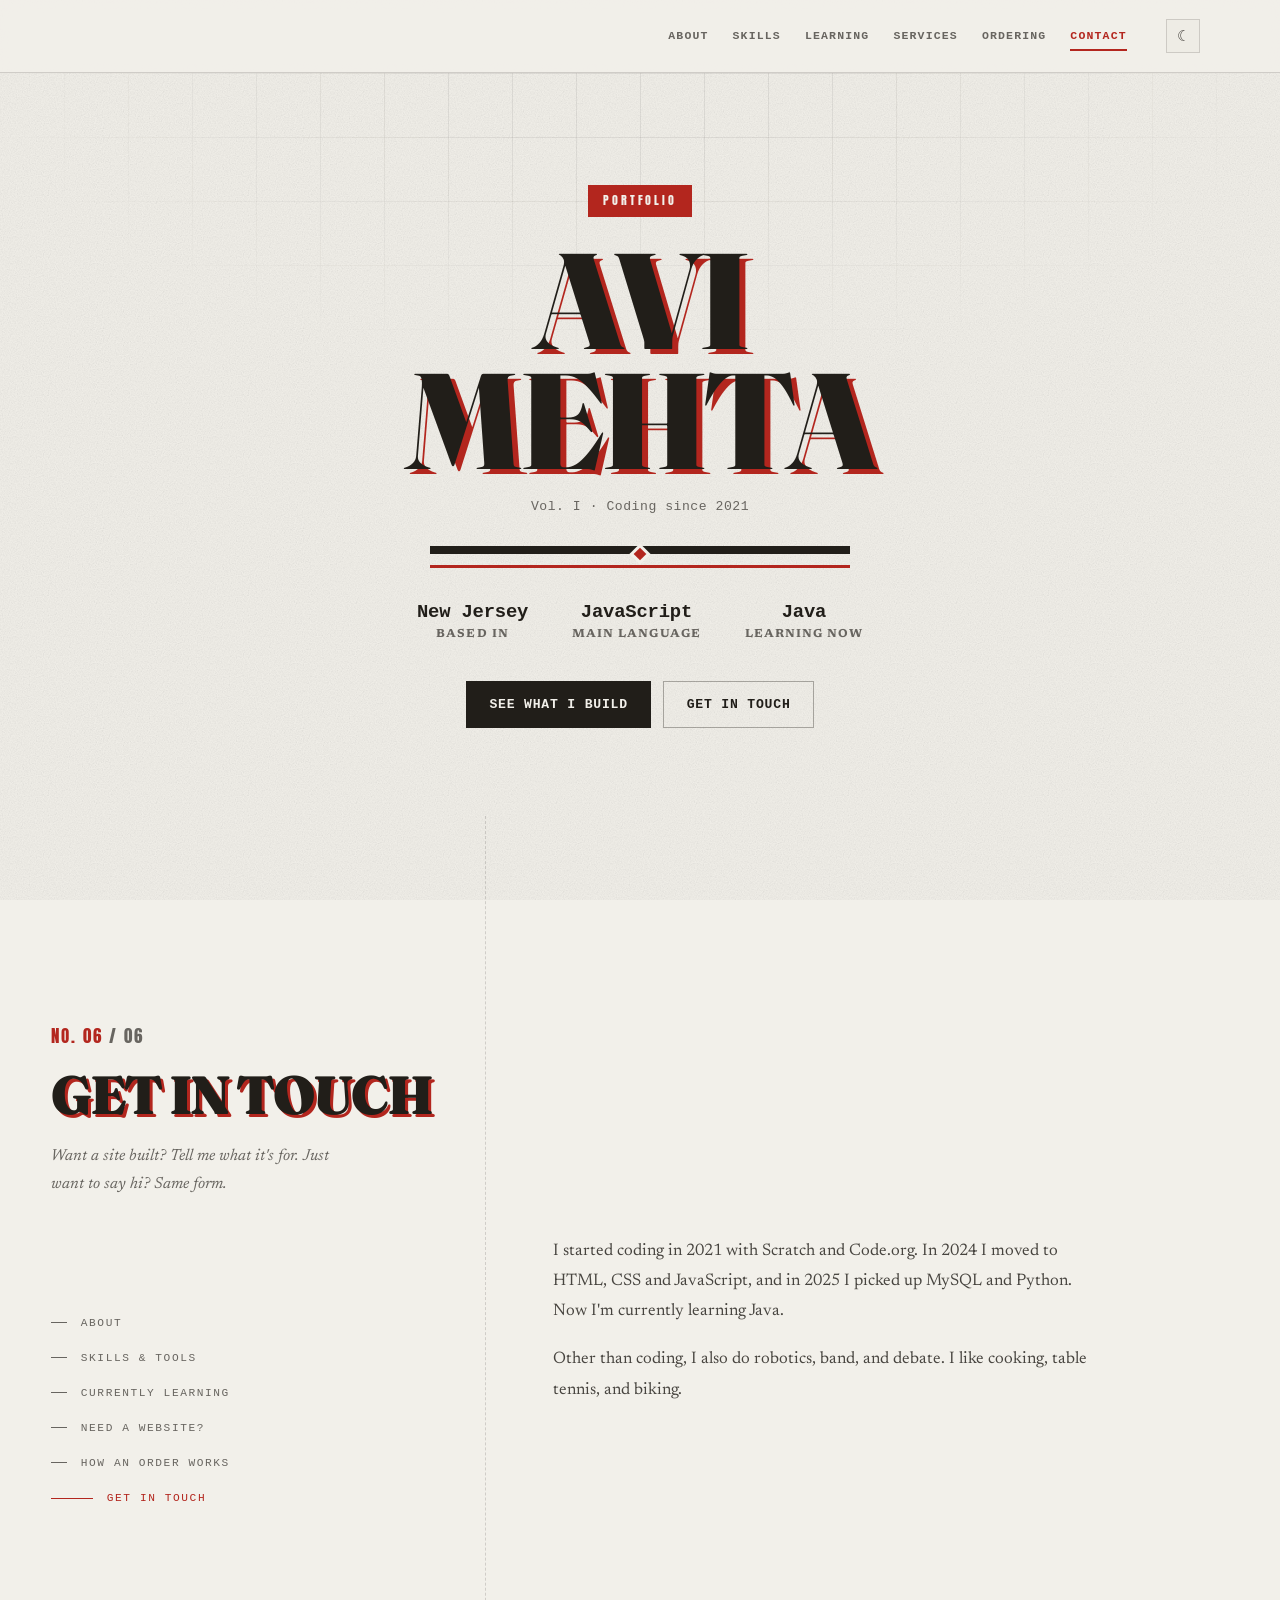
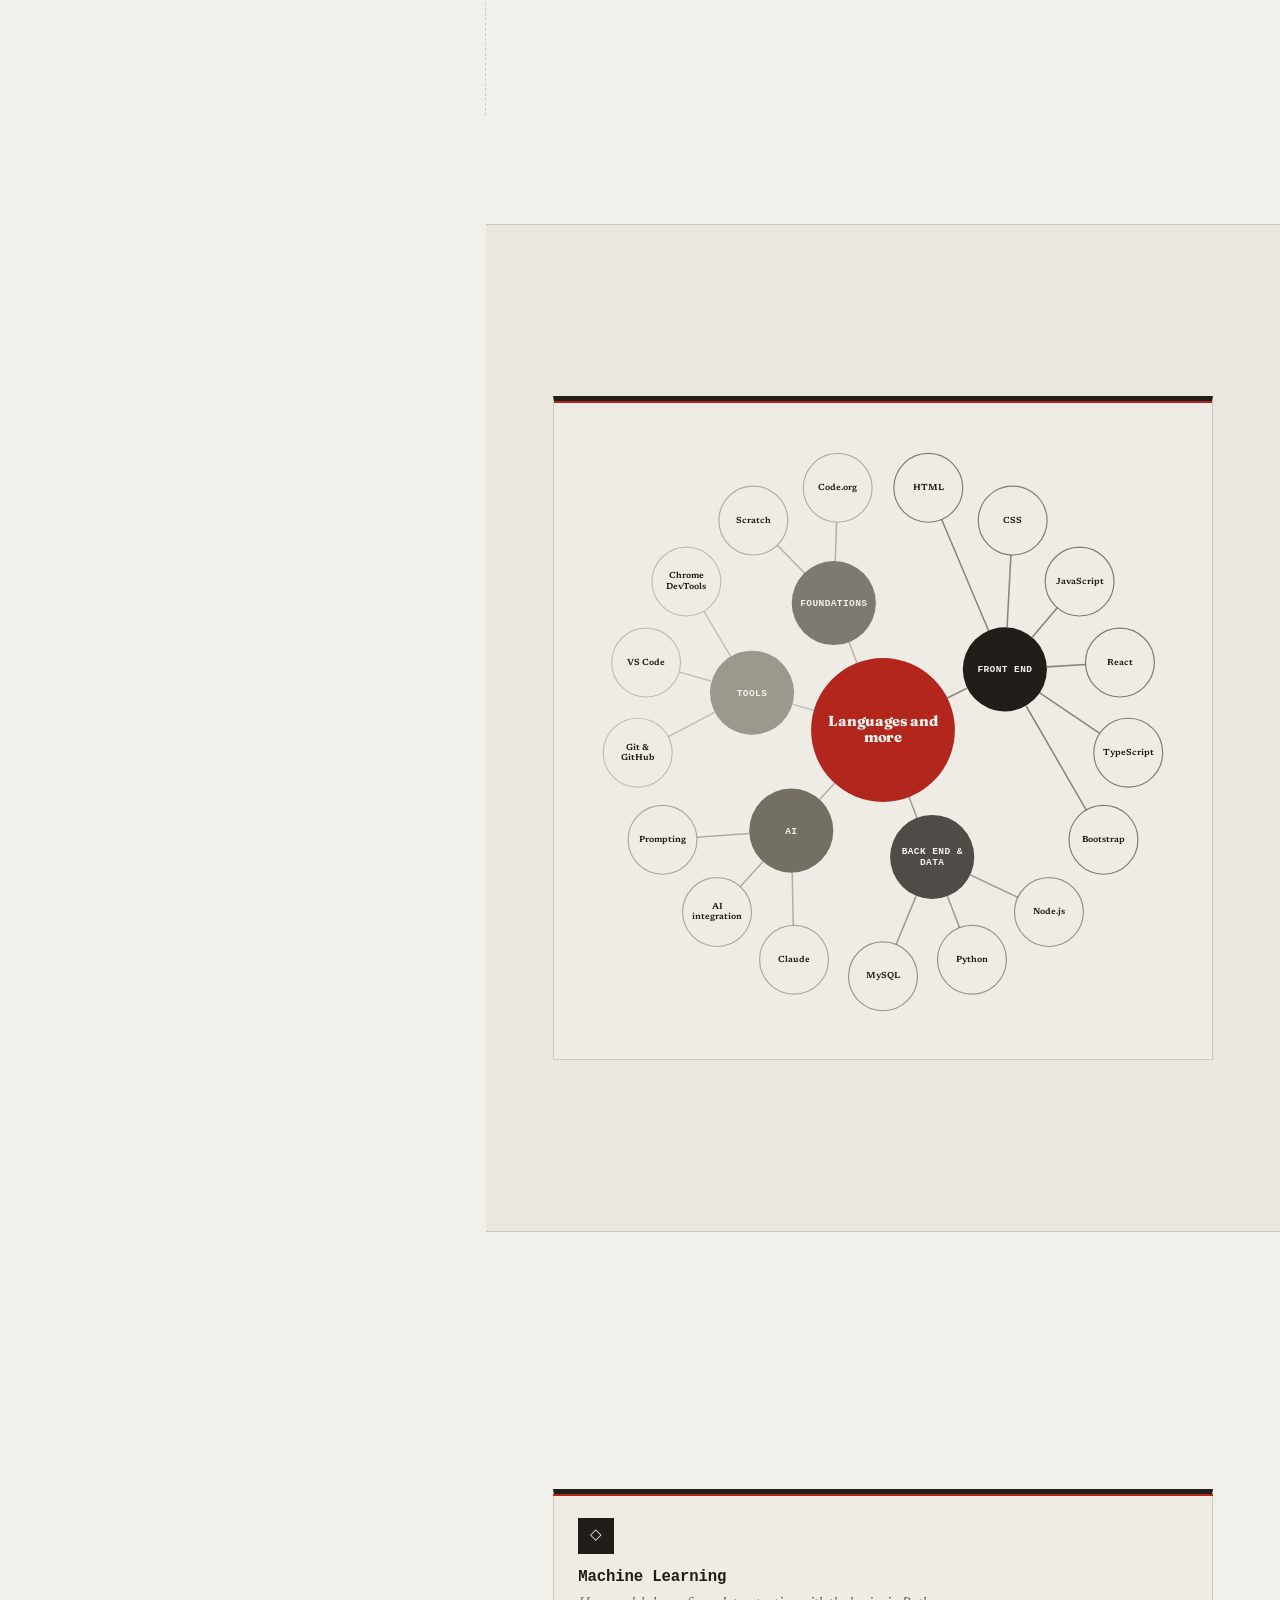
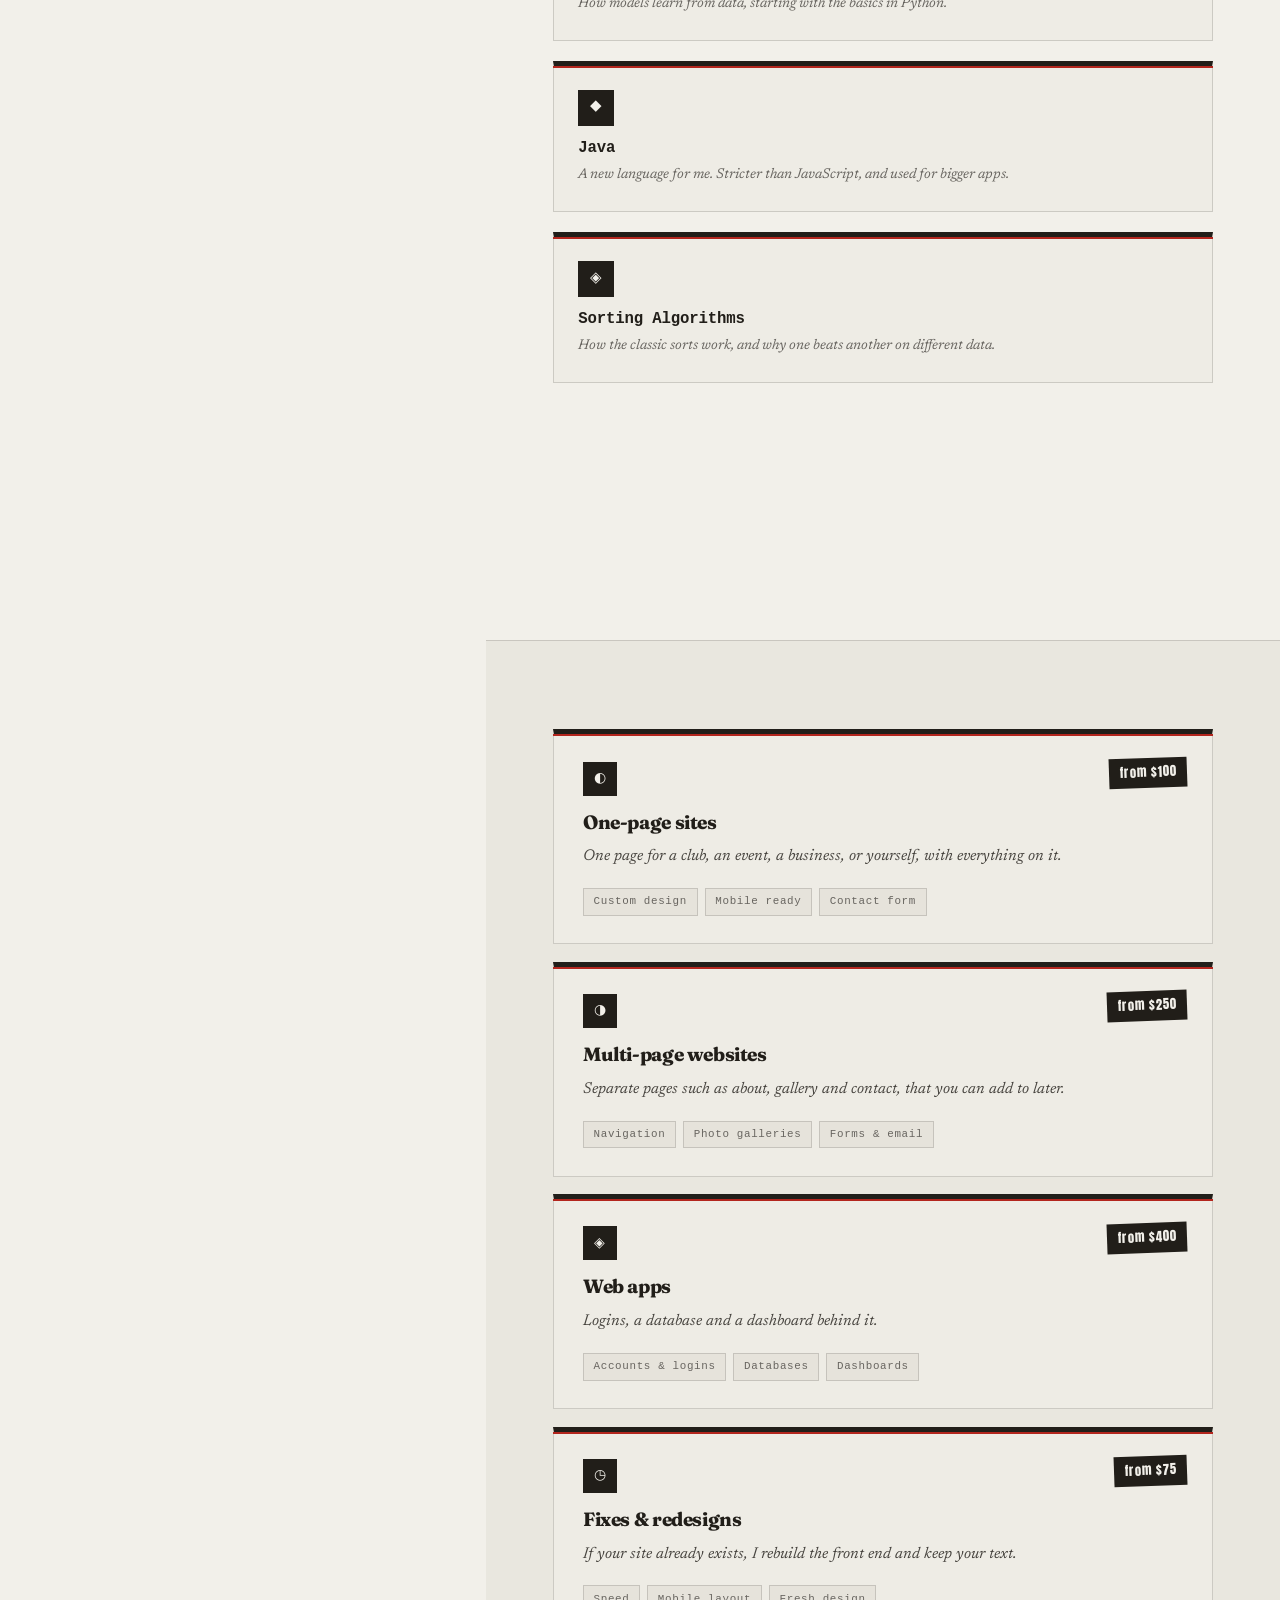
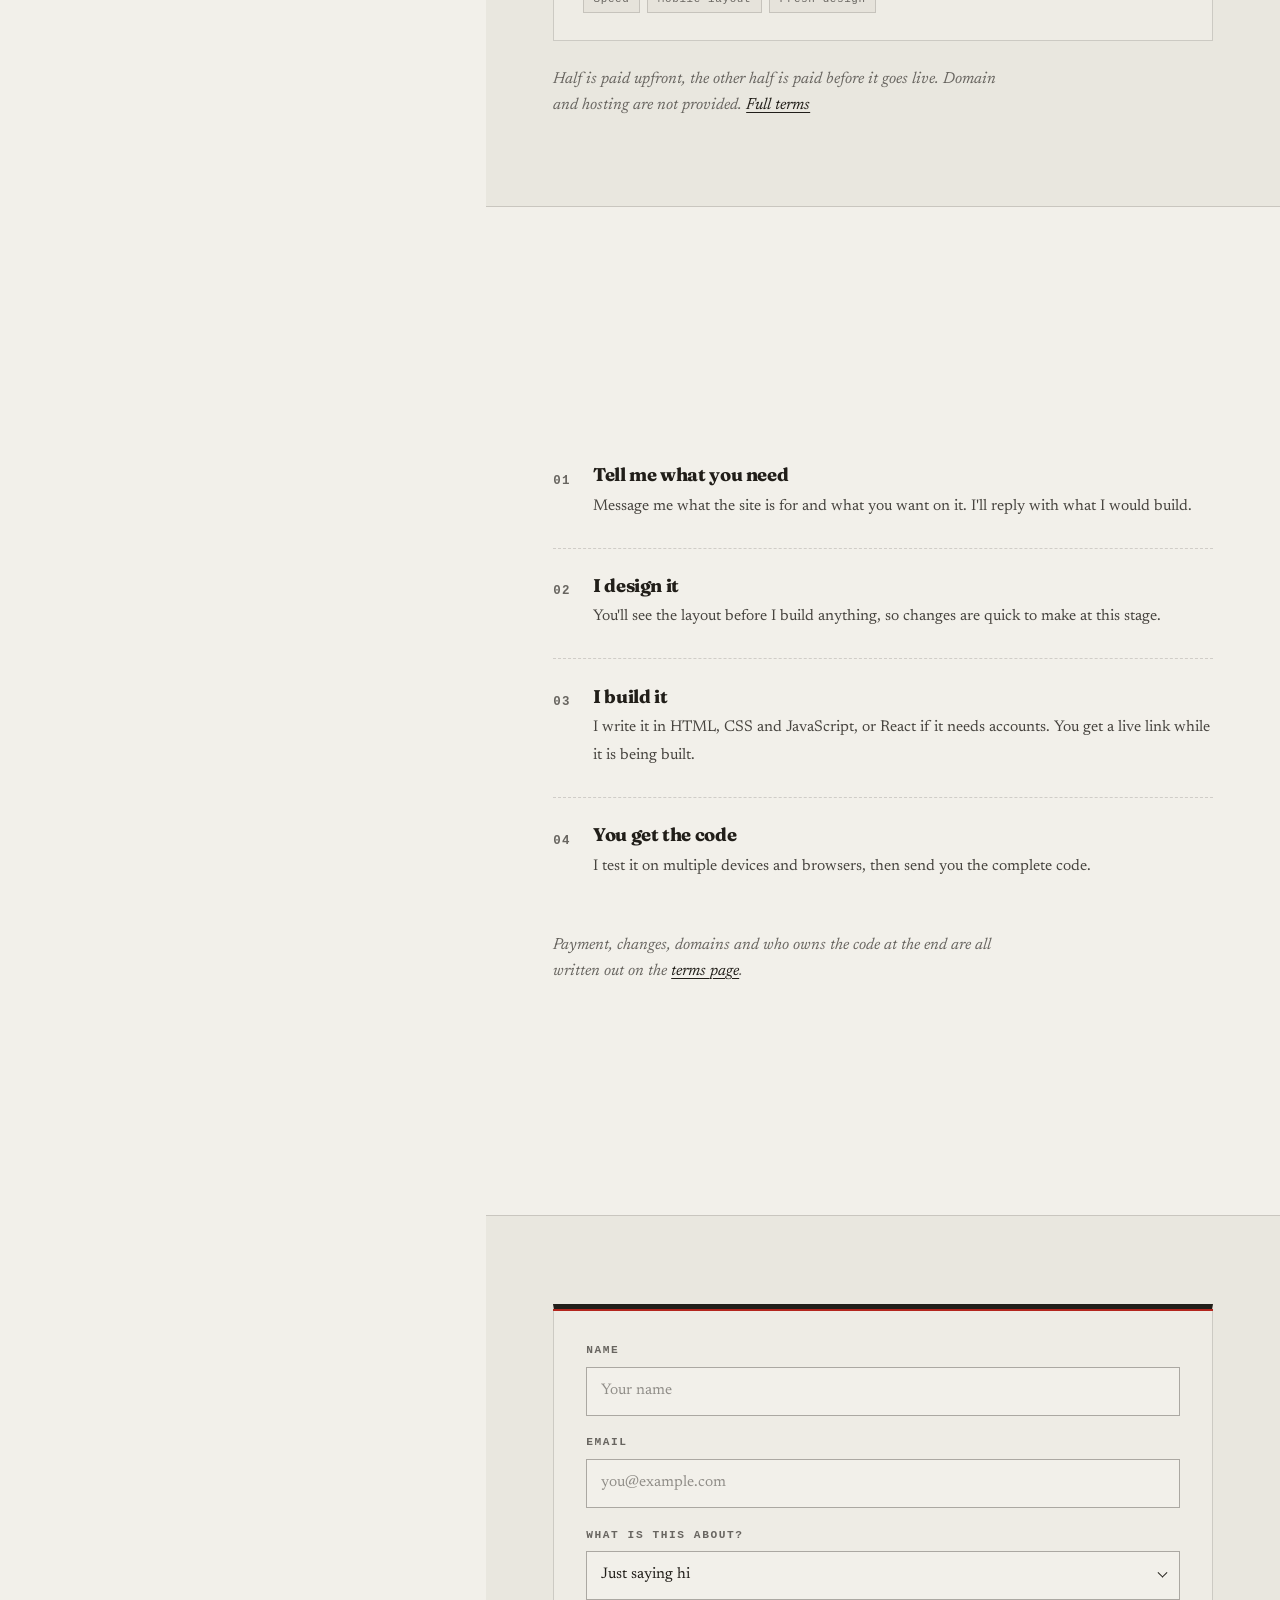
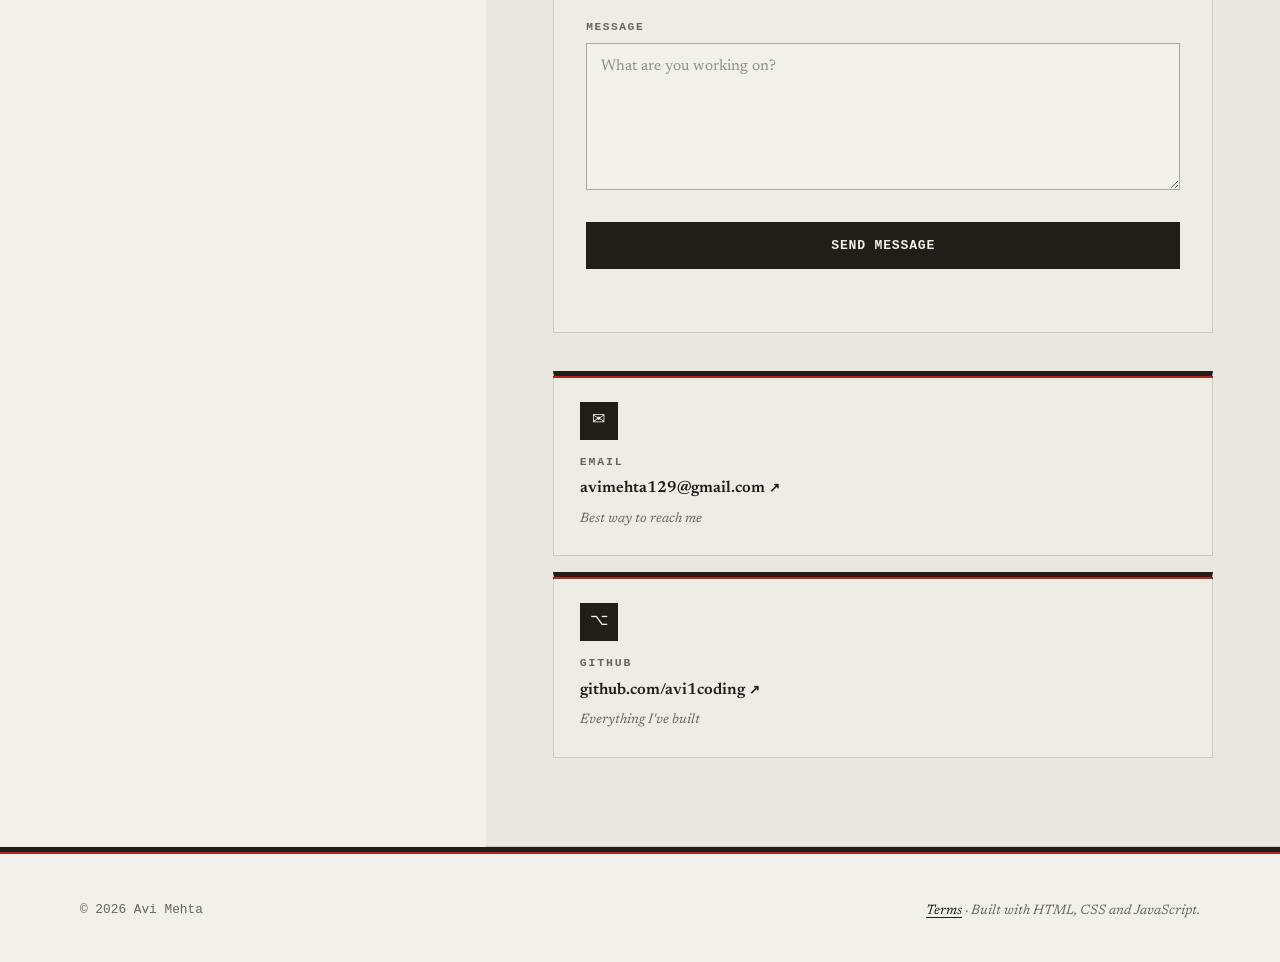
==== index.html @ 98626c2a "Give the newspaper theme a tabloid-bold makeover The grayscale-only version read as flat, so this ad" ====
<!DOCTYPE html>
<html lang="en" data-theme="light">
<head>
  <meta charset="UTF-8">
  <meta name="viewport" content="width=device-width, initial-scale=1.0">
  <title>Avi Mehta, Portfolio</title>
  <meta name="description" content="Avi Mehta, 8th grader, coding since 2021. I build websites for people who need one.">
  <link rel="preconnect" href="https://fonts.googleapis.com">
  <link rel="preconnect" href="https://fonts.gstatic.com" crossorigin>
  <link rel="stylesheet" href="https://fonts.googleapis.com/css2?family=Anton&family=Fraunces:ital,opsz,wght@0,9..144,400..900;1,9..144,400..700&family=Newsreader:ital,opsz,wght@0,6..72,400..700;1,6..72,400..600&display=swap">
  <link rel="stylesheet" href="styles.css">
</head>
<body>
  <a class="skip-link" href="#main">Skip to content</a>

  <!-- Newsprint texture. Purely decorative. -->
  <div class="grain" aria-hidden="true"></div>

  <header class="topbar">
    <div class="wrap topbar-inner">
      <nav class="nav" id="nav" aria-label="Section navigation">
        <a href="#about">About</a>
        <a href="#skills">Skills</a>
        <a href="#learning">Learning</a>
        <a href="#services">Services</a>
        <a href="#process">Ordering</a>
        <a href="#contact">Contact</a>
      </nav>

      <div class="topbar-actions">
        <button class="icon-btn" id="themeToggle" type="button" aria-label="Switch to dark mode" title="Toggle theme">
          <span aria-hidden="true" id="themeIcon">◐</span>
        </button>
        <button class="icon-btn nav-toggle" id="navToggle" type="button" aria-label="Open menu" aria-expanded="false">
          <span aria-hidden="true">☰</span>
        </button>
      </div>
    </div>
    <div class="scroll-progress" id="scrollProgress" aria-hidden="true"></div>
  </header>

  <main id="main" tabindex="-1">
    <!-- ================= HERO ================= -->
    <section class="hero" id="top">
      <div class="wrap hero-inner">
        <div class="hero-copy">
          <p class="masthead-kicker">Portfolio</p>
          <h1 class="hero-name" id="heroName"></h1>
          <p class="masthead-dateline">Vol. I &middot; Coding since 2021</p>
          <div class="masthead-rule" aria-hidden="true"></div>

          <ul class="stat-strip" id="statStrip"></ul>

          <div class="hero-actions">
            <a class="btn btn-solid" href="#services">See what I build</a>
            <a class="btn btn-ghost" href="#contact">Get in touch</a>
          </div>
        </div>

      </div>
    </section>

    <div class="split">
      <aside class="split-left">
        <!-- The deck repeats the heading of the section you are on. -->
        <div class="chapter-deck" id="chapterDeck" aria-hidden="true"></div>
        <nav class="chapter-nav" aria-label="Chapters">
          <ol class="chapter-rail" id="chapterRail"></ol>
        </nav>
      </aside>

      <div class="split-right">
    <section class="section" id="about">
      <div class="wrap">
        <header class="section-head">
          <span class="section-num">No. 01</span>
          <h2 class="section-title">About</h2>
        </header>
        <p class="section-lede">Who I am and how I got here.</p>
        <div class="prose" id="aboutText"></div>
      </div>
    </section>
    <section class="section section-alt" id="skills">
      <div class="wrap">
        <header class="section-head">
          <span class="section-num">No. 02</span>
          <h2 class="section-title">Skills &amp; Tools</h2>
        </header>
        <p class="section-lede">What I know, and what I build with.</p>
        <div class="skills-grid" id="skillsGrid"></div>
      </div>
    </section>
    <section class="section" id="learning">
      <div class="wrap">
        <header class="section-head">
          <span class="section-num">No. 03</span>
          <h2 class="section-title">Currently Learning</h2>
        </header>
        <p class="section-lede">What I'm working on next.</p>
        <div class="learning-grid" id="learningGrid"></div>
      </div>
    </section>
    <section class="section section-alt" id="services">
      <div class="wrap">
        <header class="section-head">
          <span class="section-num">No. 04</span>
          <h2 class="section-title">Need a Website?</h2>
        </header>
        <p class="section-lede" id="servicesLede"></p>
        <div class="services-grid" id="servicesGrid"></div>
        <p class="pricing-note" id="pricingNote"></p>
      </div>
    </section>
    <section class="section" id="process">
      <div class="wrap">
        <header class="section-head">
          <span class="section-num">No. 05</span>
          <h2 class="section-title">How an Order Works</h2>
        </header>
        <p class="section-lede" id="processLede"></p>
        <ol class="process-list" id="processList"></ol>
        <p class="pricing-note" id="processNote"></p>
      </div>
    </section>
    <section class="section section-alt" id="contact">
      <div class="wrap">
        <header class="section-head">
          <span class="section-num">No. 06</span>
          <h2 class="section-title">Get in Touch</h2>
        </header>
        <p class="section-lede" id="contactLede"></p>

        <div class="contact-layout">
          <form class="contact-form reveal" id="contactForm" novalidate>
            <div class="field">
              <label for="cfName">Name</label>
              <input id="cfName" name="name" type="text" required
                     autocomplete="name" placeholder="Your name"
                     aria-describedby="cfNameErr">
              <p class="field-error" id="cfNameErr"></p>
            </div>

            <div class="field">
              <label for="cfEmail">Email</label>
              <input id="cfEmail" name="email" type="email" required
                     autocomplete="email" placeholder="you@example.com"
                     aria-describedby="cfEmailErr">
              <p class="field-error" id="cfEmailErr"></p>
            </div>

            <div class="field">
              <label id="cfTypeLabel">What is this about?</label>
<div class="select" id="cfType">
                <button type="button" class="select-btn" id="cfTypeBtn"
                        aria-haspopup="listbox" aria-expanded="false"
                        aria-labelledby="cfTypeLabel cfTypeValue">
                  <span class="select-value" id="cfTypeValue">Just saying hi</span>
                  <span class="select-caret" aria-hidden="true"></span>
                </button>
                <ul class="select-list" id="cfTypeList" role="listbox"
                    aria-label="What is this about?" tabindex="-1"></ul>
                <input type="hidden" name="project_type" id="cfTypeInput" value="Just saying hi">
              </div>
            </div>

            <div class="field">
              <label for="cfMessage">Message</label>
              <textarea id="cfMessage" name="message" rows="5" required
                        placeholder="What are you working on?"
                        aria-describedby="cfMessageErr"></textarea>
              <p class="field-error" id="cfMessageErr"></p>
            </div>

            <input type="checkbox" name="botcheck" class="honeypot"
                   tabindex="-1" autocomplete="off" aria-hidden="true">

            <button class="btn btn-solid" type="submit" id="cfSubmit">Send message</button>
            <p class="form-status" id="cfStatus" role="status" aria-live="polite"></p>
          </form>

          <div class="contact-grid" id="contactGrid"></div>
        </div>
      </div>
    </section>






      </div>
    </div>
  </main>

  <footer class="footer">
    <div class="wrap footer-inner">
      <p id="footerName"></p>
      <p class="footer-note"><a href="terms.html">Terms</a> &middot; Built with HTML, CSS and JavaScript.</p>
    </div>
  </footer>

  <script src="script.js"></script>
</body>
</html>
---- styles.css ----
/* ============================================================
   Avi Mehta — Portfolio
   Palette: newsprint grayscale, matched to a camo tee
     #F2F0EA  paper   ·  #C9C5B9  fog
     #736F63  slate   ·  #211E19  ink
   Light (paper) by default. A dark "night edition" is available
   via the toggle.
   ============================================================ */

/* ---------- The palette. Every other colour is one of these four,
     or a mix of two of them. Nothing else is introduced. ---------- */
:root {
  --paper: #F2F0EA;
  --fog:   #C9C5B9;
  --slate: #736F63;
  --ink:   #211E19;
}

/* ---------- Tokens: light (default) ----------
   Paper is the ground. Surfaces deepen by mixing fog into paper. */
:root {
  --bg:            var(--paper);
  --bg-alt:        color-mix(in srgb, var(--fog) 22%, var(--paper));
  --surface:       color-mix(in srgb, var(--fog) 10%, var(--paper));
  --surface-2:     color-mix(in srgb, var(--fog) 30%, var(--paper));
  --surface-3:     color-mix(in srgb, var(--fog) 46%, var(--paper));

  --text:          var(--ink);
  --text-soft:     color-mix(in srgb, var(--ink) 82%, var(--paper));
  --text-muted:    color-mix(in srgb, var(--ink) 66%, var(--paper));
  --heading:       var(--ink);

  --accent:        var(--ink);
  --accent-solid:  var(--ink);
  --accent-deep:   color-mix(in srgb, var(--ink) 85%, var(--slate));
  --accent-soft:   color-mix(in srgb, var(--ink) 8%, transparent);
  --accent-line:   color-mix(in srgb, var(--ink) 32%, transparent);

  --border:        color-mix(in srgb, var(--ink) 16%, transparent);
  --border-strong: color-mix(in srgb, var(--ink) 34%, transparent);

  --shadow-sm: 0 1px 2px color-mix(in srgb, var(--ink) 10%, transparent);
  --shadow:    0 1px 0 color-mix(in srgb, var(--ink) 14%, transparent),
               0 8px 20px color-mix(in srgb, var(--ink) 8%, transparent);
  --shadow-lg: 0 2px 0 color-mix(in srgb, var(--ink) 16%, transparent),
               0 16px 34px color-mix(in srgb, var(--ink) 12%, transparent);
  --on-accent: var(--paper);

  /* Mind-map branches: a tonal ramp, since there is no accent hue. */
  --mm-1: var(--ink);
  --mm-2: color-mix(in srgb, var(--ink) 78%, var(--paper));
  --mm-3: var(--slate);
  --mm-4: color-mix(in srgb, var(--slate) 68%, var(--paper));
  --mm-5: color-mix(in srgb, var(--fog) 55%, var(--ink));

  /* One spot color, used narrowly: numerals, wayfinding, the misregistration
     ghost, the price stamp and form errors. Never body text, links or fills
     outside that list. 5.74:1 on paper, verified. */
  --tabloid-red: #B3261E;

  --font-display: "Fraunces", Georgia, "Iowan Old Style", serif;
  --font-serif: "Newsreader", Georgia, "Iowan Old Style", serif;
  --font-mono: ui-monospace, SFMono-Regular, "SF Mono", Menlo, Consolas, monospace;
  --font-stamp: "Anton", var(--font-mono);

  --wrap: 1120px;
  --r-sm: 0px;
  --r-md: 0px;
  --r-lg: 0px;
  --r-xl: 2px;
}

/* ---------- Tokens: dark, "night edition" ----------
   Ink is the ground. Surfaces lift by mixing paper into ink. */
:root[data-theme="dark"] {
  --bg:            var(--ink);
  --bg-alt:        color-mix(in srgb, var(--paper) 6%, var(--ink));
  --surface:       color-mix(in srgb, var(--paper) 9%, var(--ink));
  --surface-2:     color-mix(in srgb, var(--paper) 14%, var(--ink));
  --surface-3:     color-mix(in srgb, var(--paper) 21%, var(--ink));

  --text:          var(--paper);
  --text-soft:     color-mix(in srgb, var(--paper) 80%, var(--ink));
  --text-muted:    color-mix(in srgb, var(--paper) 58%, var(--ink));
  --heading:       var(--paper);

  --accent:        var(--paper);
  --accent-solid:  var(--paper);
  --accent-deep:   color-mix(in srgb, var(--paper) 85%, var(--fog));
  --accent-soft:   color-mix(in srgb, var(--paper) 10%, transparent);
  --accent-line:   color-mix(in srgb, var(--paper) 34%, transparent);

  --border:        color-mix(in srgb, var(--paper) 13%, transparent);
  --border-strong: color-mix(in srgb, var(--paper) 27%, transparent);

  --shadow-sm: 0 1px 2px color-mix(in srgb, black 40%, transparent);
  --shadow:    0 1px 0 color-mix(in srgb, black 50%, transparent),
               0 12px 28px color-mix(in srgb, black 45%, transparent);
  --shadow-lg: 0 2px 0 color-mix(in srgb, black 55%, transparent),
               0 22px 46px color-mix(in srgb, black 55%, transparent);
  --on-accent: var(--ink);

  --mm-1: var(--paper);
  --mm-2: color-mix(in srgb, var(--paper) 78%, var(--ink));
  --mm-3: var(--fog);
  --mm-4: color-mix(in srgb, var(--fog) 62%, var(--ink));
  --mm-5: var(--slate);

  /* Lifted so the ghost/numerals still clear 4.5:1 against ink. 5.60:1 verified. */
  --tabloid-red: color-mix(in srgb, #B3261E 55%, var(--paper) 45%);
}

/* ---------- Reset ---------- */
*, *::before, *::after { box-sizing: border-box; }
html {
  scroll-behavior: smooth;
  scroll-padding-top: 92px;
  -webkit-text-size-adjust: 100%;
}
body {
  margin: 0;
  background: var(--bg);
  color: var(--text);
  font-family: var(--font-serif);
  font-size: 16.5px;
  line-height: 1.62;
  -webkit-font-smoothing: antialiased;
  -moz-osx-font-smoothing: grayscale;
  overflow-x: hidden;
}
h1, h2, h3, h4 {
  font-family: var(--font-display);
  font-optical-sizing: auto;
  color: var(--heading);
  line-height: 1.1;
  letter-spacing: -0.02em;
  margin: 0;
  font-weight: 750;
}
p { margin: 0 0 1rem; }
p:last-child { margin-bottom: 0; }
a { color: var(--accent); text-decoration-thickness: 1px; text-underline-offset: 3px; }
ul, ol, dl, dd { margin: 0; padding: 0; }
li { list-style: none; }
img { max-width: 100%; height: auto; display: block; }
pre { margin: 0; }
::selection { background: var(--accent-solid); color: var(--on-accent); }

:focus-visible { outline: 2px solid var(--accent); outline-offset: 3px; border-radius: var(--r-sm); }

.skip-link {
  position: absolute; left: -9999px; top: 0; z-index: 200;
  background: var(--accent-solid); color: var(--on-accent);
  padding: 0.7rem 1.1rem; border-radius: 0 0 var(--r-sm) 0; font-weight: 650;
}
.skip-link:focus { left: 0; }

.wrap { width: min(var(--wrap), 100% - 3rem); margin-inline: auto; }

/* ---------- Placeholders: quiet, not alarming ---------- */
.ph {
  color: var(--text-muted);
  border-bottom: 1px dotted var(--border-strong);
  font-style: italic;
  font-weight: 400;
  opacity: 0.85;
}

/* ---------- Newsprint texture ---------- */
.grain {
  position: fixed; inset: 0; z-index: 1; pointer-events: none;
  opacity: 0.45; mix-blend-mode: multiply;
  background-image: url("data:image/svg+xml,%3Csvg xmlns='http://www.w3.org/2000/svg' width='200' height='200'%3E%3Cfilter id='n'%3E%3CfeTurbulence type='fractalNoise' baseFrequency='0.85' numOctaves='3' stitchTiles='stitch'/%3E%3CfeColorMatrix type='saturate' values='0'/%3E%3C/filter%3E%3Crect width='200' height='200' filter='url(%23n)' opacity='0.5'/%3E%3C/svg%3E");
}
:root[data-theme="dark"] .grain { opacity: 0.3; mix-blend-mode: overlay; }
.topbar, main, .footer { position: relative; z-index: 2; }

/* ============================================================
   Top bar
   ============================================================ */
.topbar {
  position: sticky; top: 0; z-index: 100;
  background: color-mix(in srgb, var(--bg) 88%, transparent);
  backdrop-filter: saturate(1.1) blur(10px);
  -webkit-backdrop-filter: saturate(1.1) blur(10px);
  border-bottom: 1px solid var(--border);
  transition: background 0.3s ease;
}
.topbar.scrolled { border-bottom-color: var(--border-strong); }
.topbar-inner { display: flex; align-items: center; gap: 1.25rem; height: 72px; }

.nav { display: flex; gap: 0.1rem; margin-left: auto; flex-wrap: wrap; }
.nav a {
  position: relative;
  color: var(--text-muted); text-decoration: none;
  font-family: var(--font-mono); font-size: 0.72rem; font-weight: 600;
  letter-spacing: 0.1em; text-transform: uppercase;
  padding: 0.45rem 0.7rem; border-radius: var(--r-sm);
  transition: color 0.18s ease;
  white-space: nowrap;
}
.nav a:hover { color: var(--text); }
.nav a.active { color: var(--tabloid-red); }
.nav a.active::after {
  content: ""; position: absolute; left: 0.7rem; right: 0.7rem; bottom: 0.1rem;
  height: 2px; background: var(--tabloid-red);
}

.topbar-actions { display: flex; align-items: center; gap: 0.5rem; margin-left: 0.5rem; }

.icon-btn {
  display: grid; place-items: center;
  width: 34px; height: 34px; border-radius: var(--r-sm);
  background: var(--surface); color: var(--text-soft);
  border: 1px solid var(--border); cursor: pointer;
  font-size: 0.95rem; line-height: 1;
  transition: border-color 0.18s ease, color 0.18s ease;
}
.icon-btn:hover { border-color: var(--accent-line); color: var(--accent); }
.nav-toggle { display: none; }

.scroll-progress {
  position: absolute; left: 0; bottom: -1px; height: 2px; width: 0%;
  background: var(--tabloid-red);
  transition: width 0.1s linear;
}

/* ---------- Buttons ---------- */
.btn {
  display: inline-flex; align-items: center; justify-content: center; gap: 0.45rem;
  font: inherit; font-family: var(--font-mono); font-size: 0.82rem; font-weight: 650;
  letter-spacing: 0.06em; text-transform: uppercase;
  padding: 0.75rem 1.4rem; border-radius: var(--r-md);
  border: 1px solid transparent; cursor: pointer; text-decoration: none;
  transition: transform 0.16s ease, box-shadow 0.2s ease, background 0.2s ease,
              color 0.2s ease, border-color 0.2s ease;
}
.btn-solid {
  background: var(--accent-solid);
  color: var(--on-accent);
}
.btn-solid:hover { transform: translateY(-2px); box-shadow: var(--shadow); }
.btn-ghost { background: transparent; color: var(--text); border-color: var(--border-strong); }
.btn-ghost:hover { border-color: var(--accent); color: var(--accent); transform: translateY(-2px); }

/* ============================================================
   Hero / masthead
   ============================================================ */
.hero {
  position: relative;
  padding: clamp(4rem, 9vw, 7rem) 0 clamp(3.5rem, 7vw, 5.5rem);
  overflow: hidden;
  text-align: center;
}
.hero::after {
  content: ""; position: absolute; inset: 0;
  background-image:
    linear-gradient(var(--border) 1px, transparent 1px),
    linear-gradient(90deg, var(--border) 1px, transparent 1px);
  background-size: 64px 64px;
  mask-image: radial-gradient(ellipse 70% 55% at 50% 0%, #000 20%, transparent 75%);
  -webkit-mask-image: radial-gradient(ellipse 70% 55% at 50% 0%, #000 20%, transparent 75%);
  opacity: 0.5; pointer-events: none;
}
.hero-inner { position: relative; z-index: 1; }

.hero-copy { min-width: 0; max-width: 56ch; margin-inline: auto; }

.masthead-kicker {
  display: inline-block;
  font-family: var(--font-stamp); font-weight: 400;
  font-size: 0.74rem; letter-spacing: 0.24em; text-transform: uppercase;
  color: var(--on-accent); background: var(--tabloid-red);
  padding: 0.4rem 0.95rem; margin: 0 0 1.5rem;
}

.hero-name {
  font-size: clamp(3.75rem, 13vw, 8.5rem);
  font-weight: 900; letter-spacing: -0.035em; line-height: 0.88;
  text-transform: uppercase;
  margin: 0 0 1rem;
  color: var(--heading);
  text-shadow: 6px 5px 0 var(--tabloid-red);
}
@media (max-width: 480px) {
  .hero-name { text-shadow: 4px 3px 0 var(--tabloid-red); }
}

.masthead-dateline {
  font-family: var(--font-mono); font-size: 0.82rem;
  letter-spacing: 0.04em;
  color: var(--text-muted); margin: 0;
}

.masthead-rule {
  position: relative;
  width: 100%; max-width: 420px; margin: 1.75rem auto 2.5rem;
  border-top: 8px solid var(--ink); border-bottom: none;
  padding-top: 6px;
}
.masthead-rule::after {
  content: ""; position: absolute; top: 11px; left: 0; right: 0; height: 3px;
  background: var(--tabloid-red);
}
.masthead-rule::before {
  content: ""; position: absolute; left: 50%; top: 0;
  width: 9px; height: 9px; z-index: 1;
  background: var(--tabloid-red);
  transform: translate(-50%, -50%) rotate(45deg);
  box-shadow: 0 0 0 3px var(--paper);
}
:root[data-theme="dark"] .masthead-rule { border-top-color: var(--paper); }
:root[data-theme="dark"] .masthead-rule::before { box-shadow: 0 0 0 3px var(--ink); }

/* Stat strip — flex so it reads well at any number of stats. */
.stat-strip {
  display: flex; flex-wrap: wrap; justify-content: center;
  gap: 2.75rem; margin: 0 0 2.25rem;
}
.stat { display: grid; gap: 0.15rem; }
.stat-num {
  font-family: var(--font-mono); font-size: clamp(0.98rem, 1.5vw, 1.18rem);
  font-weight: 800; line-height: 1.3; letter-spacing: -0.01em;
  color: var(--heading);
}
.stat-label {
  font-size: 0.72rem; letter-spacing: 0.09em; text-transform: uppercase;
  color: var(--text-muted); font-weight: 700;
}

.hero-actions { display: flex; flex-wrap: wrap; justify-content: center; gap: 0.75rem; }

/* ============================================================
   Sections
   ============================================================ */
.section { padding: clamp(4rem, 9vw, 6.5rem) 0; position: relative; }
.section-alt { background: var(--bg-alt); border-block: 1px solid var(--border); }

.section-head {
  display: flex; align-items: flex-end; gap: 1.2rem;
  padding-bottom: 1rem;
  border-bottom: 6px solid var(--ink);
  margin-bottom: clamp(2.75rem, 4.5vw, 3.75rem);
  position: relative;
}
:root[data-theme="dark"] .section-head { border-bottom-color: var(--paper); }
.section-head::after {
  content: ""; position: absolute; left: 0; right: 0; bottom: -3px; height: 2px;
  background: var(--tabloid-red);
}
.section-num {
  font-family: var(--font-stamp); font-weight: 400;
  font-size: clamp(2.75rem, 6.5vw, 4.75rem); line-height: 0.7;
  letter-spacing: 0; text-transform: uppercase;
  color: var(--tabloid-red); flex-shrink: 0;
}
.section-title {
  min-width: 0;
  font-size: clamp(1.7rem, 5.5vw, 3.6rem);
  font-weight: 900; letter-spacing: -0.035em; text-transform: uppercase;
  text-shadow: 3px 3px 0 var(--tabloid-red);
}
.section-lede {
  max-width: 60ch; color: var(--text-soft); margin: 1rem 0 0;
  font-size: 1.02rem; line-height: 1.7; font-style: italic;
}
.section-head + .section-lede { margin-top: -1.5rem; margin-bottom: 2.5rem; }

/* ---------- About ---------- */
.prose { font-size: 1.05rem; color: var(--text-soft); max-width: 60ch; line-height: 1.8; }
.prose p + p { margin-top: 1.1rem; }

/* ---------- Empty slots ----------
   Cards whose content is still a [placeholder] render as deliberate
   outlines rather than looking like broken content. */
.is-slot {
  background: transparent;
  border-style: dashed;
  border-color: var(--border-strong);
  box-shadow: none;
  opacity: 0.55;
  transition: opacity 0.28s ease, border-color 0.28s ease;
}
.is-slot:hover { opacity: 0.85; border-color: var(--accent-line); }
.is-slot .learn-icon { background: transparent; border: 1px dashed var(--border-strong); color: var(--text-muted); }
.is-slot .tag { background: transparent; border-style: dashed; }

/* ---------- Tags ---------- */
.tag-row { display: flex; flex-wrap: wrap; gap: 0.4rem; }
.tag {
  font-family: var(--font-mono); font-size: 0.7rem; font-weight: 500;
  letter-spacing: 0.02em;
  background: var(--surface-2); color: var(--text-soft);
  border: 1px solid var(--border);
  padding: 0.28rem 0.6rem; border-radius: var(--r-sm);
}

/* ---------- Shared card treatment ----------
   Every card-like surface gets the same signature: a thick ink top border
   with a thin red hairline right under it. On hover or focus the two merge
   into one solid red edge — that's deliberate, not a rendering glitch. */
.service, .learn-card, .contact-card, .contact-form, .mindmap {
  position: relative;
  background: var(--surface);
  border: 1px solid var(--border);
  border-top: 5px solid var(--ink);
  border-radius: var(--r-lg);
  transition: border-top-color 0.2s ease, transform 0.25s ease, box-shadow 0.25s ease;
}
:root[data-theme="dark"] .service,
:root[data-theme="dark"] .learn-card,
:root[data-theme="dark"] .contact-card,
:root[data-theme="dark"] .contact-form,
:root[data-theme="dark"] .mindmap { border-top-color: var(--paper); }

.service::before, .learn-card::before, .contact-card::before,
.contact-form::before, .mindmap::before {
  content: ""; position: absolute; top: 0; left: -1px; right: -1px; height: 2px;
  background: var(--tabloid-red); pointer-events: none;
}

.service:hover, .learn-card:hover,
a.contact-card:hover, a.contact-card:focus-visible {
  border-top-color: var(--tabloid-red);
}
/* The dark-theme override two rules up (:root[data-theme="dark"] .contact-card,
   specificity 0,3,0) otherwise beats a.contact-card:focus-visible (0,2,1) and
   silently wins, so hover/focus feedback would do nothing in dark mode. */
:root[data-theme="dark"] .service:hover,
:root[data-theme="dark"] .learn-card:hover,
:root[data-theme="dark"] a.contact-card:hover,
:root[data-theme="dark"] a.contact-card:focus-visible {
  border-top-color: var(--tabloid-red);
}

/* Placeholder cards stay quiet — the ink/red signature would fight the
   deliberately unfinished, dashed look .is-slot already has. */
.is-slot { border-top-style: dashed; border-top-color: var(--border-strong); }
.is-slot::before { display: none; }

/* ---------- Skills mind map ---------- */
.skills-grid { display: block; }

.mindmap {
  padding: clamp(1.25rem, 3vw, 2.25rem);
  overflow: hidden;
}

.mm-svg { display: block; width: 100%; height: auto; margin-inline: auto; max-width: 780px; }

.mm-node { transition: fill 0.25s ease, stroke 0.25s ease; }
.mm-node-root { fill: var(--tabloid-red); stroke: none; }
.mm-node-branch { stroke: none; }
.mm-node-leaf { fill: var(--surface); stroke-width: 1.5; stroke-opacity: 0.55; }

.mm-spoke { stroke-width: 2; stroke-opacity: 0.5; }

.mm-label { font-family: var(--font-serif); dominant-baseline: middle; }
.mm-label-root {
  font-family: var(--font-display);
  font-size: 19px; font-weight: 800; letter-spacing: -0.02em;
  fill: var(--on-accent);
}
.mm-label-branch {
  font-family: var(--font-mono);
  font-size: 12.5px; font-weight: 700; letter-spacing: 0.04em;
  text-transform: uppercase;
  fill: var(--paper);
}
:root[data-theme="dark"] .mm-label-branch { fill: var(--ink); }
.mm-label-leaf { font-size: 11.5px; font-weight: 600; fill: var(--text); }

.mm-leaf { cursor: default; }

/* Hovering one arm dims the rest, so a single branch reads at a time. */
.mm-svg:hover .mm-group { opacity: 0.25; transition: opacity 0.25s ease; }
.mm-svg .mm-group:hover { opacity: 1; }
.mm-svg .mm-group:hover .mm-node-leaf { fill: var(--surface-2); }

/* List form: the accessible copy, and the visible layout on small screens. */
.mm-list {
  position: absolute; width: 1px; height: 1px;
  padding: 0; overflow: hidden; clip: rect(0 0 0 0); white-space: nowrap; border: 0;
}
.mm-item h3 { font-size: 0.95rem; margin-bottom: 0.6rem; font-style: normal; }

/* ---------- Currently learning ---------- */
.learning-grid { display: grid; grid-template-columns: repeat(auto-fit, minmax(250px, 1fr)); gap: 1.25rem; }
.learn-card { padding: 1.5rem; }
.learn-card:hover { transform: translateY(-3px); box-shadow: var(--shadow); }
.learn-icon {
  display: grid; place-items: center; width: 36px; height: 36px;
  margin-bottom: 0.9rem;
  background: var(--ink); color: var(--paper); font-size: 0.95rem;
}
:root[data-theme="dark"] .learn-icon { background: var(--paper); color: var(--ink); }
.learn-card h3 { font-size: 0.98rem; margin-bottom: 0.4rem; font-family: var(--font-mono); letter-spacing: -0.01em; }
.learn-card p { font-size: 0.88rem; color: var(--text-muted); line-height: 1.65; font-style: italic; }

/* ---------- Contact ---------- */
.contact-layout {
  display: grid; grid-template-columns: minmax(0, 1.1fr) minmax(0, 0.9fr);
  gap: clamp(1.5rem, 3vw, 2.5rem); align-items: start;
}
.contact-grid { display: grid; gap: 1rem; }

/* ---------- Contact form ---------- */
.contact-form { padding: clamp(1.4rem, 2.5vw, 2rem); }
.field { margin-bottom: 1.1rem; }
.field label {
  display: block;
  font-family: var(--font-mono); font-size: 0.7rem; font-weight: 600;
  letter-spacing: 0.14em; text-transform: uppercase;
  color: var(--text-muted); margin-bottom: 0.45rem;
}
.field input,
.field textarea {
  width: 100%;
  font: inherit; font-family: var(--font-serif); font-size: 0.96rem;
  color: var(--text);
  background: var(--bg);
  border: 1px solid var(--border-strong);
  border-radius: var(--r-sm);
  padding: 0.7rem 0.85rem;
  transition: border-color 0.2s ease, box-shadow 0.2s ease;
}
.field textarea { resize: vertical; min-height: 120px; line-height: 1.6; }
.field input::placeholder,
.field textarea::placeholder { color: var(--text-muted); opacity: 0.7; }
.field input:focus,
.field textarea:focus {
  outline: none;
  border-color: var(--accent);
  box-shadow: 0 0 0 3px var(--accent-soft);
}
.field input.invalid,
.field textarea.invalid { border-color: var(--tabloid-red); }

.field-error {
  margin: 0.4rem 0 0;
  font-size: 0.8rem; color: var(--tabloid-red);
  min-height: 1em;
}
.field-error:empty { min-height: 0; }

/* Hidden from people, visible to bots. Not display:none — some bots skip those. */
.honeypot {
  position: absolute; left: -9999px;
  width: 1px; height: 1px; opacity: 0; pointer-events: none;
}

.contact-form .btn { width: 100%; margin-top: 0.25rem; }
.contact-form .btn:disabled { opacity: 0.6; cursor: wait; transform: none; }

.form-status {
  margin: 0.9rem 0 0; font-size: 0.86rem; line-height: 1.55;
  min-height: 1.2em;
}
.form-status.is-ok { color: var(--text-muted); }
.form-status.is-error { color: var(--tabloid-red); font-weight: 600; }
.form-status.is-error::before { content: "! "; }

.contact-card {
  display: block; text-decoration: none;
  padding: 1.6rem;
  color: inherit;
}
a.contact-card:hover { transform: translateY(-4px); box-shadow: var(--shadow); }
.contact-card.is-static { cursor: default; }

.contact-icon {
  display: grid; place-items: center; width: 38px; height: 38px;
  margin-bottom: 1rem;
  background: var(--ink); color: var(--paper);
  font-size: 1rem;
}
:root[data-theme="dark"] .contact-icon { background: var(--paper); color: var(--ink); }
.contact-card h3 {
  font-family: var(--font-mono); font-size: 0.72rem; font-weight: 600;
  letter-spacing: 0.16em; text-transform: uppercase;
  color: var(--text-muted); margin-bottom: 0.5rem;
}
.contact-value {
  font-size: 1rem; font-weight: 600; color: var(--heading);
  margin-bottom: 0.35rem; word-break: break-word;
}
a.contact-card:hover .contact-value { color: var(--accent); }
.contact-arrow {
  display: inline-block; font-size: 0.8rem; color: var(--accent);
  transition: transform 0.22s ease;
}
a.contact-card:hover .contact-arrow { transform: translate(2px, -2px); }
.contact-note { font-size: 0.85rem; color: var(--text-muted); margin: 0; font-style: italic; }

/* ---------- Footer ---------- */
.footer { position: relative; padding: 3rem 0 2.5rem; border-top: 5px solid var(--ink); }
:root[data-theme="dark"] .footer { border-top-color: var(--paper); }
.footer::before {
  content: ""; position: absolute; top: 0; left: 0; right: 0; height: 2px;
  background: var(--tabloid-red);
}
.footer-inner { display: flex; flex-wrap: wrap; gap: 0.75rem; justify-content: space-between; align-items: center; }
.footer p { margin: 0; font-size: 0.8rem; color: var(--text-muted); font-family: var(--font-mono); }
.footer p.footer-note { font-family: var(--font-serif); font-style: italic; font-size: 0.85rem; }

/* ---------- Reveal ---------- */
.reveal { opacity: 0; transform: translateY(16px); transition: opacity 0.5s ease, transform 0.5s cubic-bezier(0.22, 1, 0.36, 1); }
.reveal.visible { opacity: 1; transform: none; }

/* Headings arrive a word at a time. */
.section-title .w { display: inline-block; overflow: hidden; vertical-align: bottom; }
.section-title .w i {
  display: inline-block; font-style: normal;
  transform: translateY(105%);
  opacity: 0;
  transition: transform 0.6s cubic-bezier(0.22, 1, 0.36, 1), opacity 0.5s ease;
}
.reveal-title.visible .section-title .w i { transform: translateY(0); opacity: 1; }

.hero-name { animation: settle 0.9s cubic-bezier(0.22, 1, 0.36, 1) both; }
.stat-strip   { animation: settle 0.9s cubic-bezier(0.22, 1, 0.36, 1) 0.15s both; }
.hero-actions { animation: settle 0.9s cubic-bezier(0.22, 1, 0.36, 1) 0.25s both; }
@keyframes settle {
  from { opacity: 0; transform: translateY(14px); }
  to   { opacity: 1; transform: none; }
}

@media (prefers-reduced-motion: reduce) {
  html { scroll-behavior: auto; }
  *, *::before, *::after { animation-duration: 0.001ms !important; transition-duration: 0.001ms !important; }
  .reveal { opacity: 1; transform: none; }
  .section-title .w i { transform: none; opacity: 1; }
  .hero-name, .stat-strip, .hero-actions { animation: none !important; }
}

/* ============================================================
   Responsive
   ============================================================ */
@media (max-width: 980px) {
  .wrap { width: min(var(--wrap), 100% - 2rem); }
  .stat-strip { gap: 2rem; }
  .contact-layout { grid-template-columns: 1fr; }

  /* Below this width the map's labels get too small to read, so the
     grouped list takes over as the visible layout. */
  .mm-svg { display: none; }
  .mm-list {
    position: static; width: auto; height: auto;
    clip: auto; white-space: normal; overflow: visible;
    display: grid; gap: 1.5rem;
  }
  .nav-toggle { display: grid; }
  .nav {
    position: absolute; top: 72px; left: 0; right: 0;
    flex-direction: column; gap: 0;
    background: var(--surface); border-bottom: 1px solid var(--border);
    box-shadow: var(--shadow-lg); padding: 0.5rem; display: none;
  }
  .nav.open { display: flex; }
  .nav a { padding: 0.75rem 1rem; }
  .nav a.active::after { display: none; }
}

@media (max-width: 480px) {
  body { font-size: 16px; }
  .hero-actions .btn { flex: 1 1 100%; }

  /* The numeral and a long title (e.g. "Currently Learning") no longer fit
     comfortably side by side at phone width, so the numeral moves above. */
  .section-head { flex-direction: column; align-items: flex-start; gap: 0.3rem; }
  .section-num { font-size: clamp(1.8rem, 11vw, 2.75rem); }
}

/* ============================================================
   Print
   ============================================================ */
@media print {
  :root, :root[data-theme="dark"] {
    --bg: #fff; --bg-alt: #fff; --surface: #fff;
    --surface-2: color-mix(in srgb, var(--fog) 40%, #fff);
    --surface-3: color-mix(in srgb, var(--fog) 25%, #fff);
    --text: var(--ink);
    --text-muted: color-mix(in srgb, var(--ink) 68%, #fff);
    --text-soft: color-mix(in srgb, var(--ink) 85%, #fff);
    --heading: var(--ink); --accent: var(--ink); --accent-solid: var(--ink); --accent-deep: var(--ink);
    --accent-soft: color-mix(in srgb, var(--ink) 10%, #fff);
    --accent-line: color-mix(in srgb, var(--ink) 32%, #fff);
    --border: color-mix(in srgb, var(--ink) 22%, #fff);
    --border-strong: color-mix(in srgb, var(--ink) 45%, #fff);
    --shadow-sm: none; --shadow: none; --shadow-lg: none;
    --tabloid-red: var(--ink);
  }
  .topbar, .hero-actions, .footer-note, .skip-link, .scroll-progress,
  .contact-form { display: none !important; }
  body { font-size: 10.5pt; line-height: 1.45; }
  .hero { padding: 0 0 1rem; }
  .hero::before, .hero::after { display: none; }
  .hero-name { font-size: 24pt; color: var(--ink); text-shadow: none; }
  .stat-num { color: var(--ink); }
  .section { padding: 0.9rem 0; break-inside: avoid; }
  .wrap { width: 100%; }
  .section-title { font-size: 15pt; text-shadow: none; }
  .chapter-title { text-shadow: none; }
  .contact-card, .learn-card, .mindmap {
    break-inside: avoid; box-shadow: none; border: 1px solid color-mix(in srgb, var(--ink) 20%, #fff);
  }
  .reveal { opacity: 1 !important; transform: none !important; }
  a { color: var(--ink); text-decoration: none; }
  .grain { display: none !important; }
}

@media (forced-colors: active) {
  .hero-name, .section-title, .chapter-title { text-shadow: none; }
}

/* ============================================================
   THE SPLIT
   Left: a sticky chapter panel that cross-fades.
   Right: the content, one screen at a time.
   ============================================================ */

@media (min-width: 1000px) {
  .split {
    display: grid;
    grid-template-columns: minmax(0, 38%) minmax(0, 62%);
    align-items: start;
  }

  .split-left {
    position: sticky; top: 0;
    height: 100vh;
    display: grid; align-content: center;
    padding: 0 clamp(2rem, 4vw, 4.5rem);
    border-right: 1px dashed var(--border);
  }

  .chapter-deck { position: relative; }
  .chapter {
    position: absolute; inset: 0;
    opacity: 0; transform: translateY(14px);
    pointer-events: none;
    transition: opacity 0.6s cubic-bezier(0.22, 1, 0.36, 1), transform 0.6s cubic-bezier(0.22, 1, 0.36, 1);
  }
  .chapter.active { opacity: 1; transform: none; pointer-events: auto; }

  .chapter-num {
    font-family: var(--font-stamp); font-weight: 400; font-size: 1.05rem;
    letter-spacing: 0.12em; text-transform: uppercase; color: var(--tabloid-red);
    margin: 0 0 1.1rem;
  }
  .chapter-num span { color: var(--text-muted); }
  .chapter-title {
    font-size: clamp(2.4rem, 4.2vw, 3.8rem);
    font-weight: 900; letter-spacing: -0.04em; text-transform: uppercase;
    line-height: 1.02; margin: 0 0 1.2rem;
    text-shadow: 3px 3px 0 var(--tabloid-red);
  }
  .chapter-lede {
    font-size: 1rem; line-height: 1.75; font-style: italic;
    color: var(--text-muted); max-width: 34ch; margin: 0;
  }

  .chapter-rail { list-style: none; margin: 3rem 0 0; padding: 0; display: grid; gap: 0.7rem; }
  .chapter-nav { margin: 0; }
  .rail-item { display: block; }

  .rail-item a {
    display: flex; align-items: center; gap: 0.85rem;
    padding: 0.18rem 0;
    font-family: var(--font-mono); font-size: 0.7rem;
    letter-spacing: 0.14em; text-transform: uppercase;
    color: var(--text-muted); opacity: 0.5;
    text-decoration: none; cursor: pointer;
    transition: color 0.25s ease, opacity 0.25s ease, gap 0.25s ease;
  }
  .rail-item a::before {
    content: ""; width: 16px; height: 1px; flex-shrink: 0;
    background: currentColor;
    transition: width 0.3s ease, background 0.3s ease;
  }
  .rail-item a:hover,
  .rail-item a:focus-visible { color: var(--accent); opacity: 1; gap: 1.1rem; }
  .rail-item a:hover::before,
  .rail-item a:focus-visible::before { width: 30px; background: var(--accent); }

  .rail-item.on a { color: var(--tabloid-red); opacity: 1; }
  .rail-item.on a::before { width: 42px; background: var(--tabloid-red); }

  .split-right .section {
    display: grid; align-content: center;
    padding: clamp(3.5rem, 7vw, 5.5rem) 0;
  }
  .split-right .wrap {
    width: min(100% - 4rem, 660px);
    margin-inline: auto;
    padding: 0 !important;
  }
  /* Visually hidden, not removed: the left panel that repeats these is
     aria-hidden, so display:none would strip every <h2> from the a11y tree. */
  .split-right .section-head,
  .split-right .section-lede {
    position: absolute; width: 1px; height: 1px; margin: -1px;
    padding: 0; overflow: hidden; clip: rect(0 0 0 0);
    white-space: nowrap; border: 0;
  }

  .split-right .contact-layout { grid-template-columns: 1fr; }
  .split-right .learning-grid { grid-template-columns: 1fr; }
}

@media (max-width: 999px) {
  .split-left { display: none; }
}

@media (min-width: 1000px) {
  /* Each chapter holds the screen for longer than it needs, so you
     arrive, settle, read, and only then move on. */
  .split-right .section { min-height: 112vh; scroll-snap-align: center; }

  /* Snapping is for browsers doing their own scrolling. When the damped
     scroller is active it drives the page, so snap would fight it. */
  html:not(.js-scroll) { scroll-snap-type: y proximity; }

  .chapter-deck { min-height: 240px; }
}

/* ============================================================
   SERVICES & PROCESS
   ============================================================ */

.services-grid { display: grid; gap: 1.1rem; }

.service { padding: 1.7rem 1.8rem; transition: transform 0.25s ease; }
.service:hover { transform: translateX(5px); }

.service-icon {
  display: inline-grid; place-items: center;
  width: 34px; height: 34px;
  background: var(--ink); color: var(--paper);
  font-size: 0.9rem; margin-bottom: 1rem;
}
:root[data-theme="dark"] .service-icon { background: var(--paper); color: var(--ink); }
.service h3 { font-size: 1.2rem; letter-spacing: -0.02em; margin-bottom: 0.6rem; padding-right: 6.5rem; }
.service-desc {
  font-size: 0.98rem; line-height: 1.8; font-style: italic;
  color: var(--text-soft); margin-bottom: 1.1rem;
}
.service-points { display: flex; flex-wrap: wrap; gap: 0.45rem; }
.service-points li {
  font-family: var(--font-mono); font-size: 0.68rem;
  letter-spacing: 0.06em;
  color: var(--text-muted);
  background: var(--surface-2);
  border: 1px solid var(--border);
  padding: 0.26rem 0.6rem;
}

.service-price {
  position: absolute; top: 1.5rem; right: 1.6rem;
  font-family: var(--font-stamp); font-weight: 400;
  font-size: 0.8rem; letter-spacing: 0.06em;
  color: var(--paper);
  background: var(--ink);
  padding: 0.28rem 0.65rem;
  white-space: nowrap;
  transform: rotate(-2deg);
}
:root[data-theme="dark"] .service-price { background: var(--paper); color: var(--ink); }

.pricing-note {
  margin: 1.6rem 0 0;
  font-size: 1rem; line-height: 1.6; font-style: italic;
  color: var(--text-muted);
  max-width: 52ch;
}
.pricing-note a {
  color: var(--accent); text-decoration: underline;
  text-underline-offset: 3px; text-decoration-thickness: 1px;
}

/* ---------- Process: a numbered walk ---------- */
.process-list { list-style: none; margin: 0; padding: 0; display: grid; gap: 0; }
.step {
  display: grid; grid-template-columns: auto 1fr; gap: 1.4rem;
  padding: 1.7rem 0;
  border-bottom: 1px dashed var(--border);
}
.step:last-child { border-bottom: none; }
.step-num {
  font-family: var(--font-mono); font-size: 0.78rem; font-weight: 700;
  letter-spacing: 0.1em; color: var(--text-muted);
  padding-top: 0.35rem;
}
.step-body h3 { font-size: 1.15rem; letter-spacing: -0.02em; margin-bottom: 0.45rem; }
.step-body p {
  font-size: 0.97rem; line-height: 1.8;
  color: var(--text-soft); margin: 0;
}

/* ============================================================
   CUSTOM SELECT
   ============================================================ */
.select { position: relative; }

.select-btn {
  display: flex; align-items: center; justify-content: space-between; gap: 0.75rem;
  width: 100%;
  font: inherit; font-family: var(--font-serif); font-size: 0.96rem; text-align: left;
  color: var(--text);
  background: var(--bg);
  border: 1px solid var(--border-strong);
  border-radius: var(--r-sm);
  padding: 0.7rem 0.85rem;
  cursor: pointer;
  transition: border-color 0.2s ease, box-shadow 0.2s ease;
}
.select-btn:hover { border-color: var(--accent-line); }
.select.open .select-btn,
.select-btn:focus-visible {
  outline: none;
  border-color: var(--accent);
  box-shadow: 0 0 0 3px var(--accent-soft);
}

.select-value { flex: 1; min-width: 0; }

.select-caret {
  width: 7px; height: 7px; flex-shrink: 0;
  border-right: 1.5px solid var(--accent);
  border-bottom: 1.5px solid var(--accent);
  transform: rotate(45deg) translate(-2px, -2px);
  transition: transform 0.25s ease;
}
.select.open .select-caret { transform: rotate(-135deg) translate(-3px, -3px); }

.select-list {
  position: absolute; left: 0; right: 0; top: calc(100% + 0.4rem); z-index: 20;
  margin: 0; padding: 0.35rem; list-style: none;
  background: var(--surface-2);
  border: 1px solid var(--accent-line);
  border-radius: var(--r-sm);
  box-shadow: var(--shadow-lg);
  opacity: 0; visibility: hidden;
  transform: translateY(-6px);
  transition: opacity 0.2s ease, transform 0.2s ease, visibility 0.2s;
}
.select.open .select-list { opacity: 1; visibility: visible; transform: none; }
.select-list:focus { outline: none; }

.select-option {
  padding: 0.55rem 0.7rem;
  border-radius: var(--r-sm);
  font-size: 0.9rem; color: var(--text-soft);
  cursor: pointer;
  transition: background 0.2s ease, color 0.2s ease;
}
.select-option:hover,
.select-option.active { background: var(--accent-soft); color: var(--text); }
.select-option.selected {
  color: var(--accent); font-weight: 600;
  position: relative; padding-right: 1.6rem;
}
.select-option.selected::after {
  content: ""; position: absolute; right: 0.75rem; top: 50%;
  width: 5px; height: 9px; margin-top: -6px;
  border-right: 1.5px solid var(--accent);
  border-bottom: 1.5px solid var(--accent);
  transform: rotate(45deg);
}

/* The damped scroller positions the page itself; native smooth scrolling
   would animate on top of it and the two would stutter. */
html.js-scroll { scroll-behavior: auto; }

/* ============================================================
   TERMS PAGE
   ============================================================ */
.legal { position: relative; z-index: 2; padding: clamp(3rem, 7vw, 5.5rem) 0 clamp(3rem, 6vw, 4.5rem); }
.legal-wrap { width: min(680px, 100% - 3rem); }

.legal-kicker {
  font-family: var(--font-mono); font-size: 0.72rem; font-weight: 600;
  letter-spacing: 0.22em; text-transform: uppercase;
  color: var(--text-muted); margin: 0 0 0.9rem;
}
.legal-title {
  font-size: clamp(2rem, 5vw, 3.1rem); font-weight: 700;
  letter-spacing: -0.02em; margin: 0 0 1.1rem;
}
.legal-lede {
  font-size: 1.1rem; line-height: 1.6; font-style: italic;
  color: var(--text-soft); margin: 0 0 3rem; max-width: 46ch;
}

.legal-block {
  padding: 2rem 0;
  border-top: 1px dashed var(--border);
}
.legal-block h2 {
  font-size: 1.35rem; font-weight: 700; letter-spacing: -0.015em;
  margin: 0 0 1rem;
}
.legal-block p {
  font-size: 1rem; line-height: 1.85;
  color: var(--text-soft); margin: 0 0 1rem;
}
.legal-block p:last-child { margin-bottom: 0; }
.legal-block ul { display: grid; gap: 0.75rem; margin: 0 0 1rem; }
.legal-block li {
  position: relative; padding-left: 1.4rem;
  font-size: 1rem; line-height: 1.8;
  color: var(--text-soft);
}
.legal-block li::before {
  content: ""; position: absolute; left: 0; top: 0.78em;
  width: 6px; height: 6px;
  background: var(--accent);
}

.legal-table {
  width: 100%; border-collapse: collapse; margin: 0 0 1.25rem;
  font-family: var(--font-mono); font-size: 0.86rem;
}
.legal-table th {
  text-align: left; font-weight: 600; font-size: 0.7rem;
  letter-spacing: 0.14em; text-transform: uppercase;
  color: var(--text-muted); padding: 0 0 0.6rem;
  border-bottom: 1px solid var(--border);
}
.legal-table td {
  padding: 0.7rem 0;
  border-bottom: 1px dashed var(--border);
  color: var(--text);
}
.legal-table td:last-child { text-align: right; color: var(--text); font-weight: 600; }

.legal-note {
  background: var(--surface);
  border: 1px solid var(--border);
  border-left: 3px solid var(--ink);
  border-radius: var(--r-sm);
  padding: 1rem 1.2rem;
  font-size: 0.95rem !important;
}
:root[data-theme="dark"] .legal-note { border-left-color: var(--paper); }
.legal-updated {
  margin-top: 2.5rem;
  font-family: var(--font-mono); font-size: 0.72rem;
  color: var(--text-muted);
}
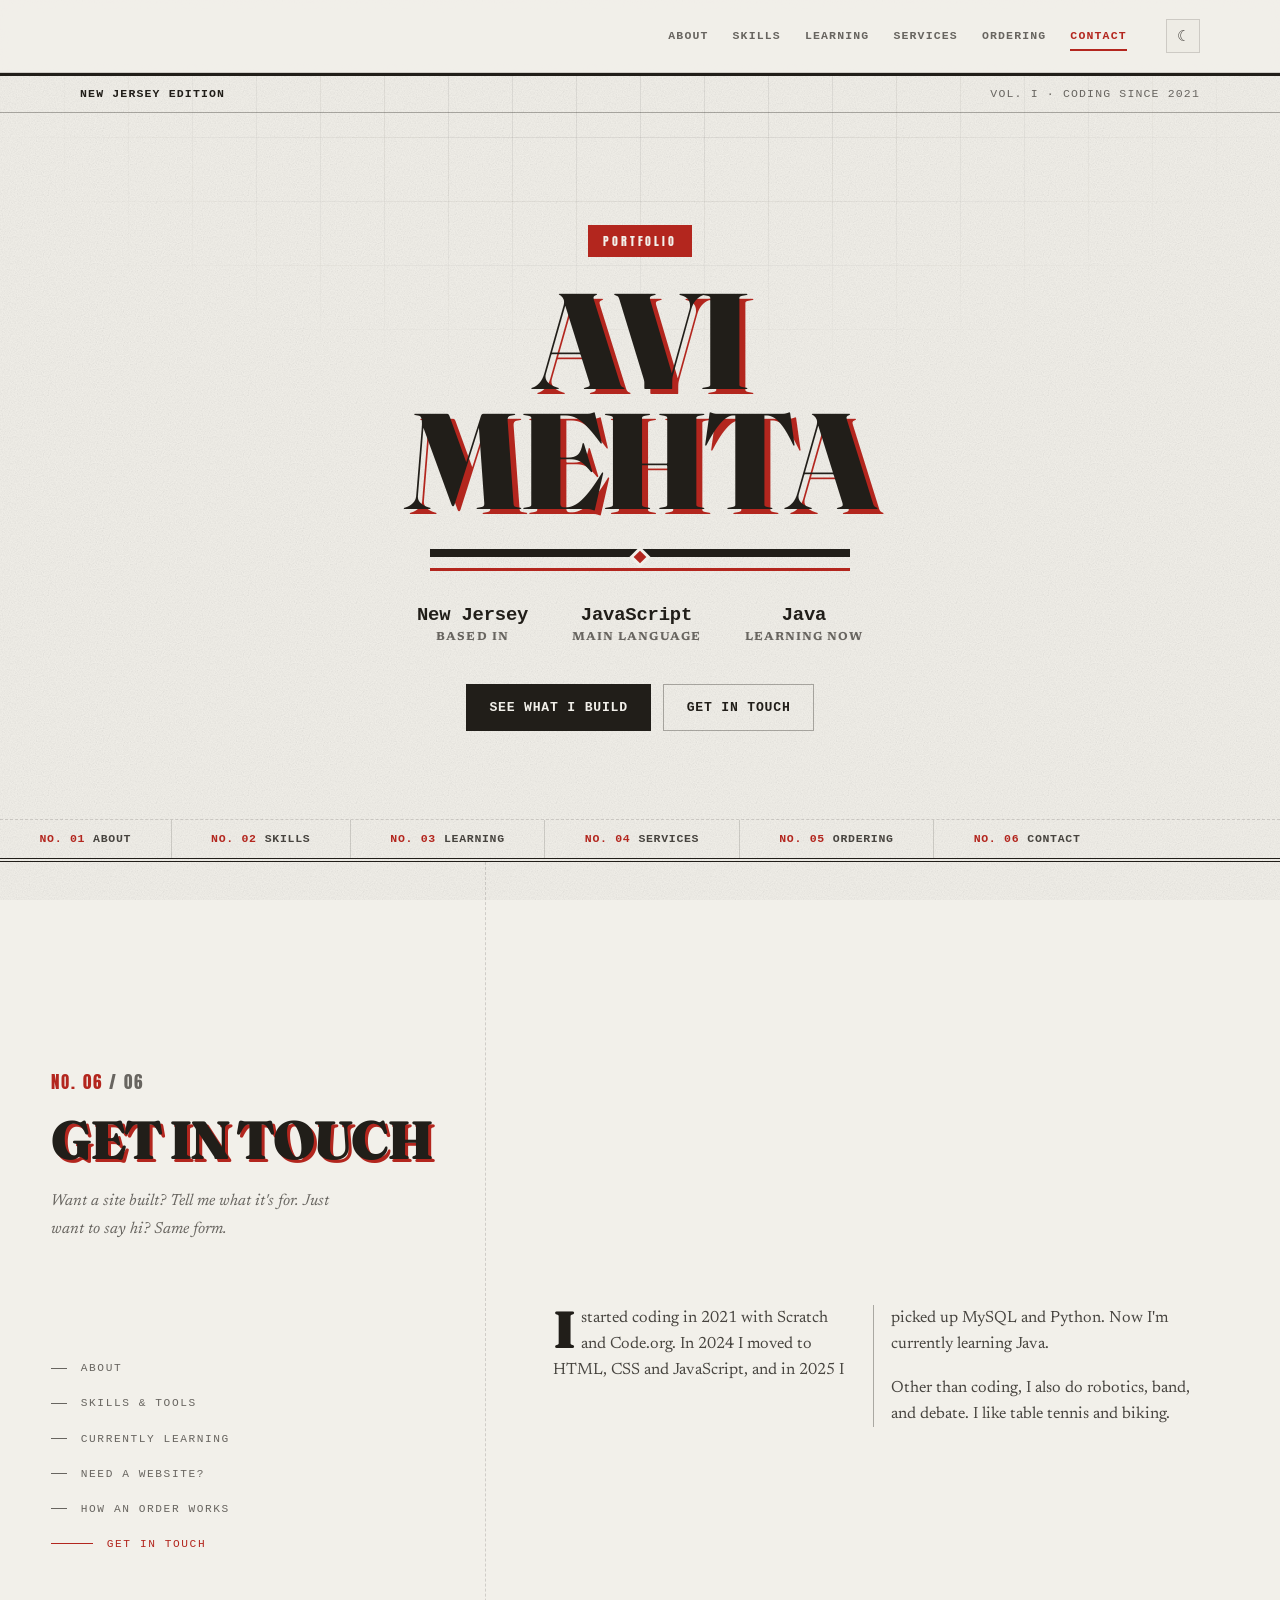
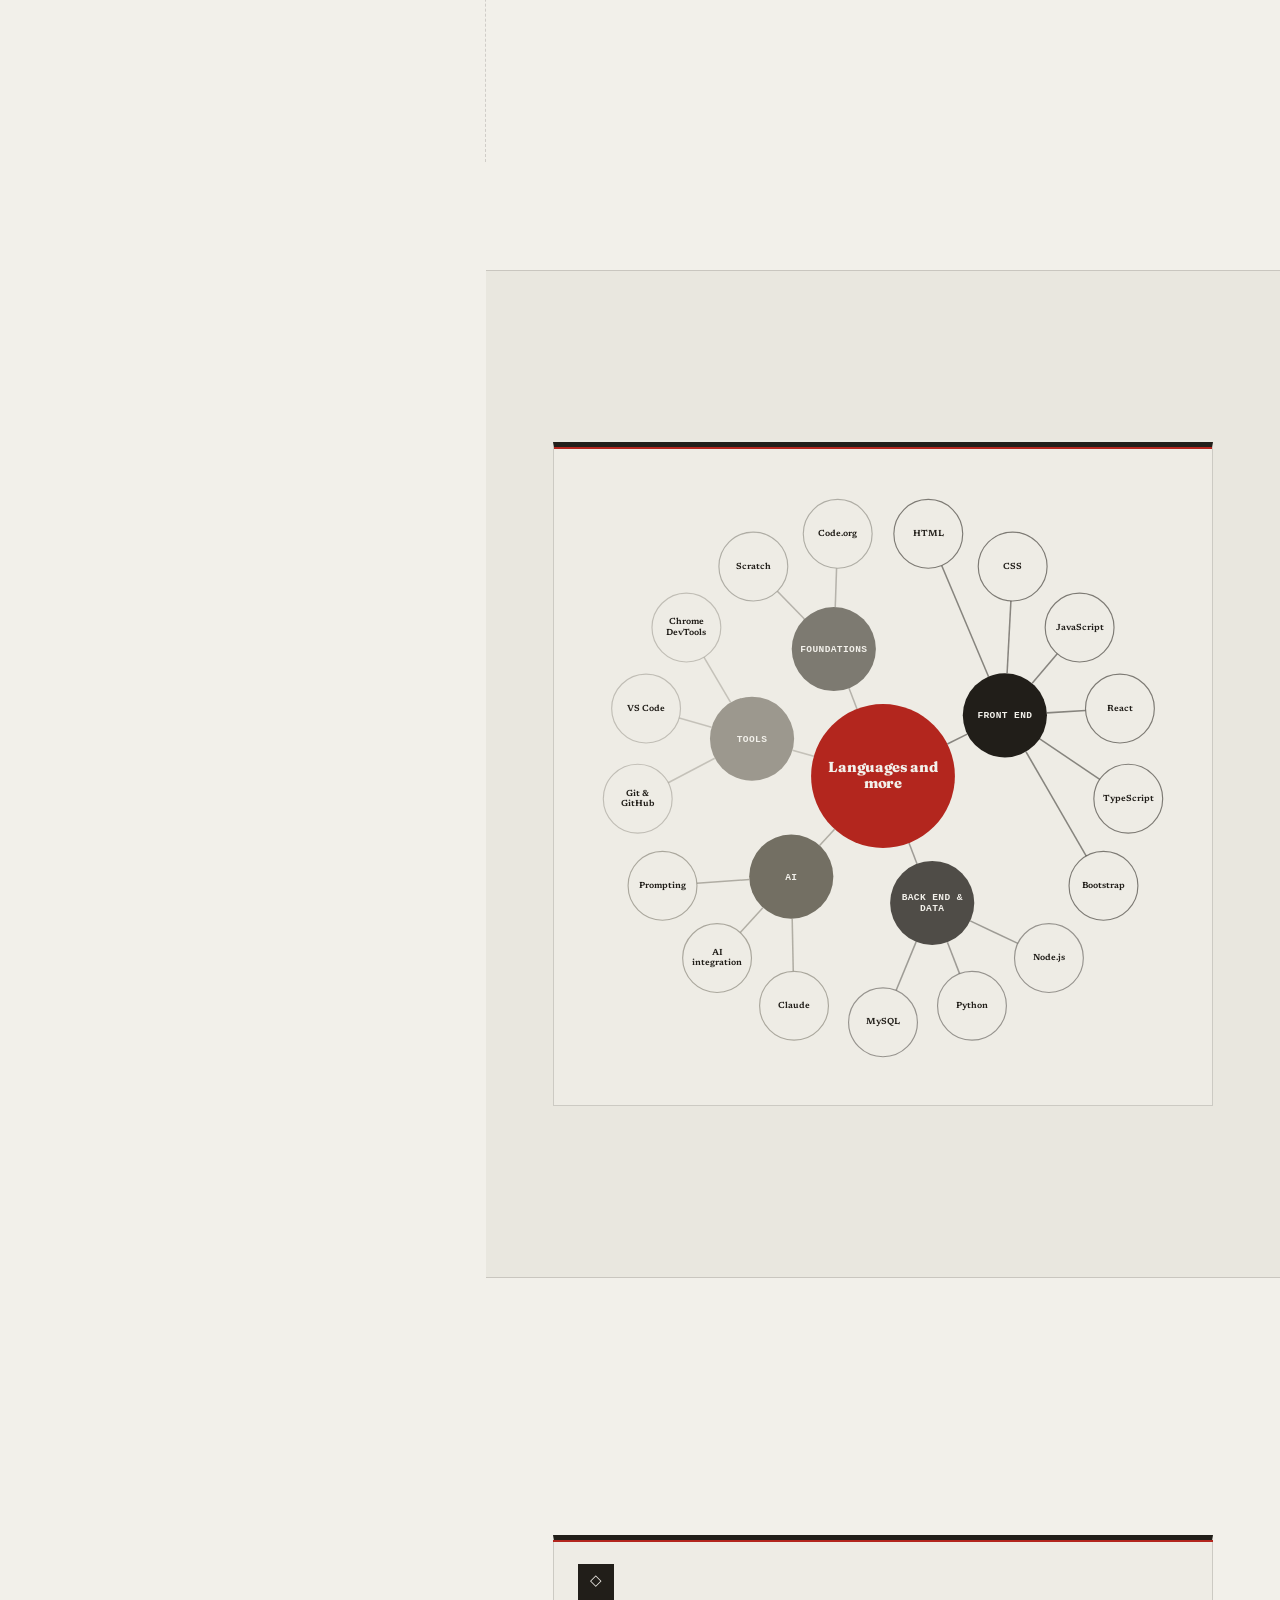
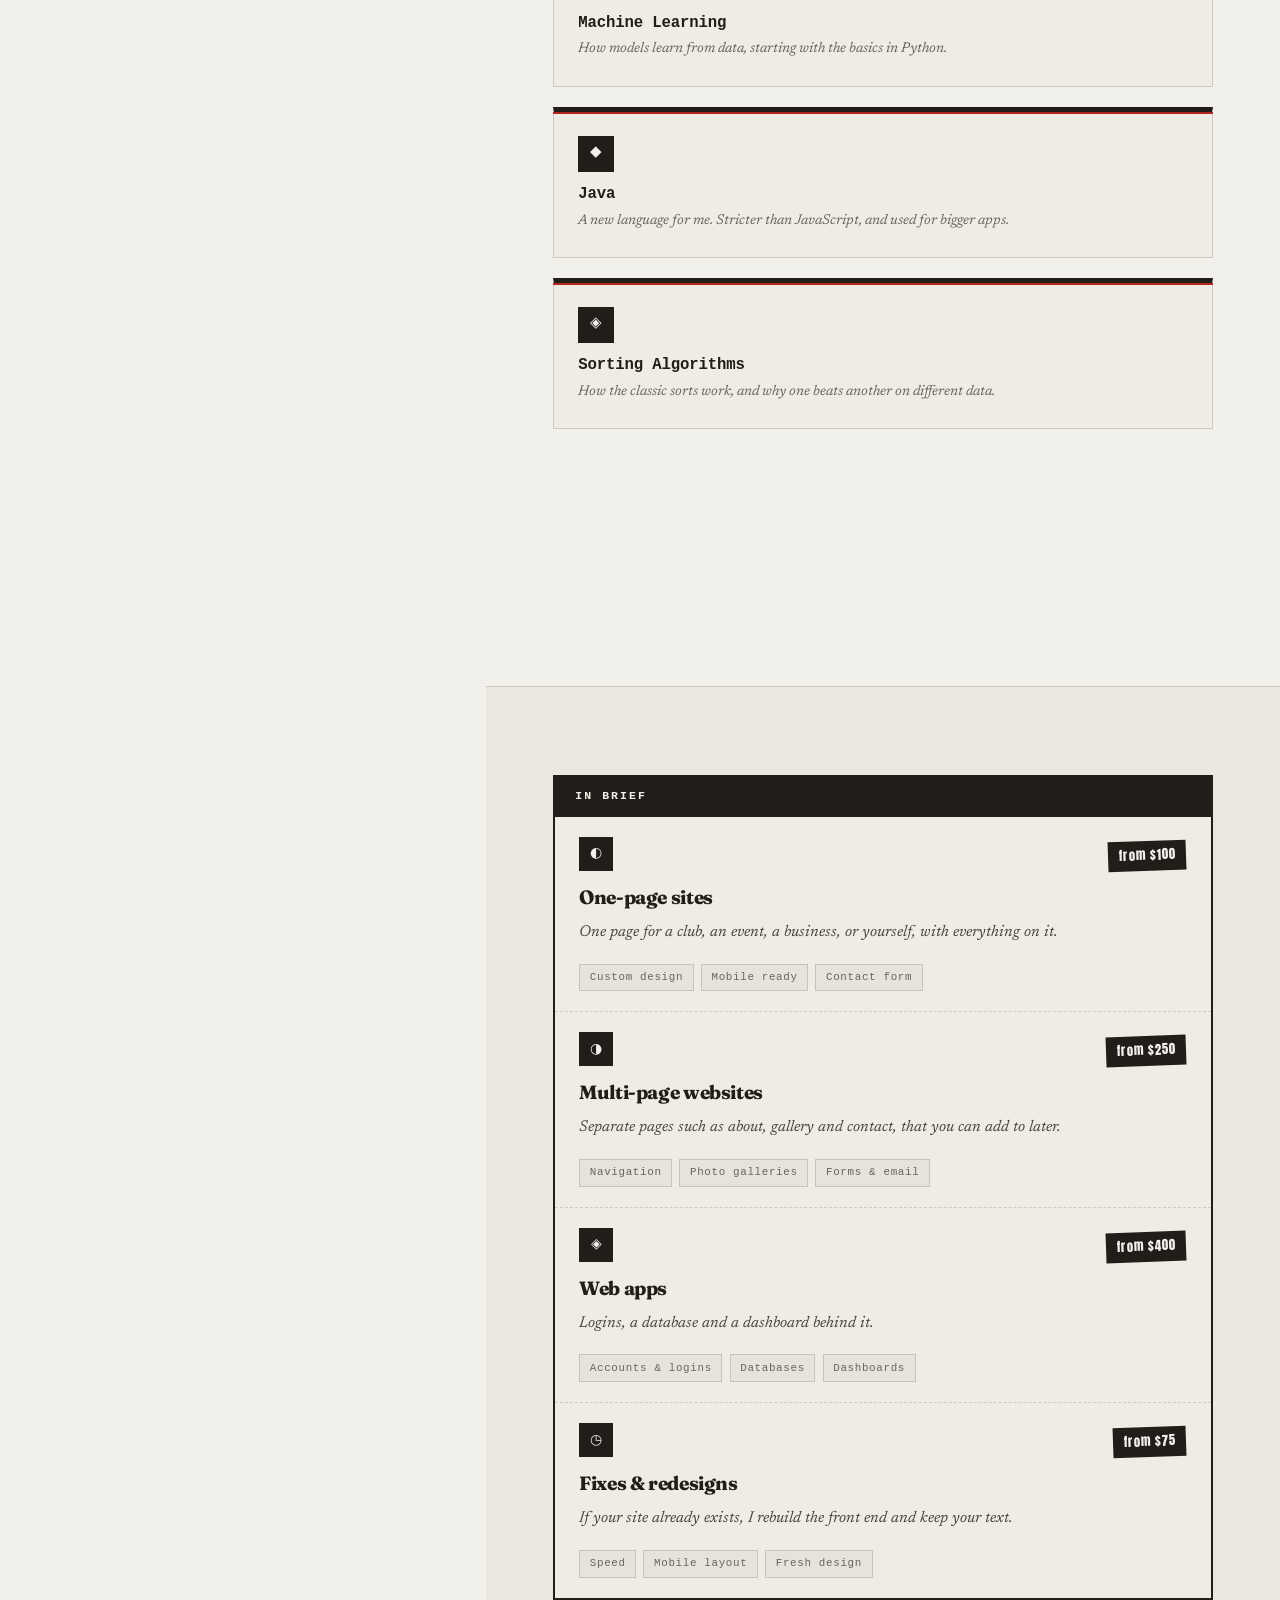
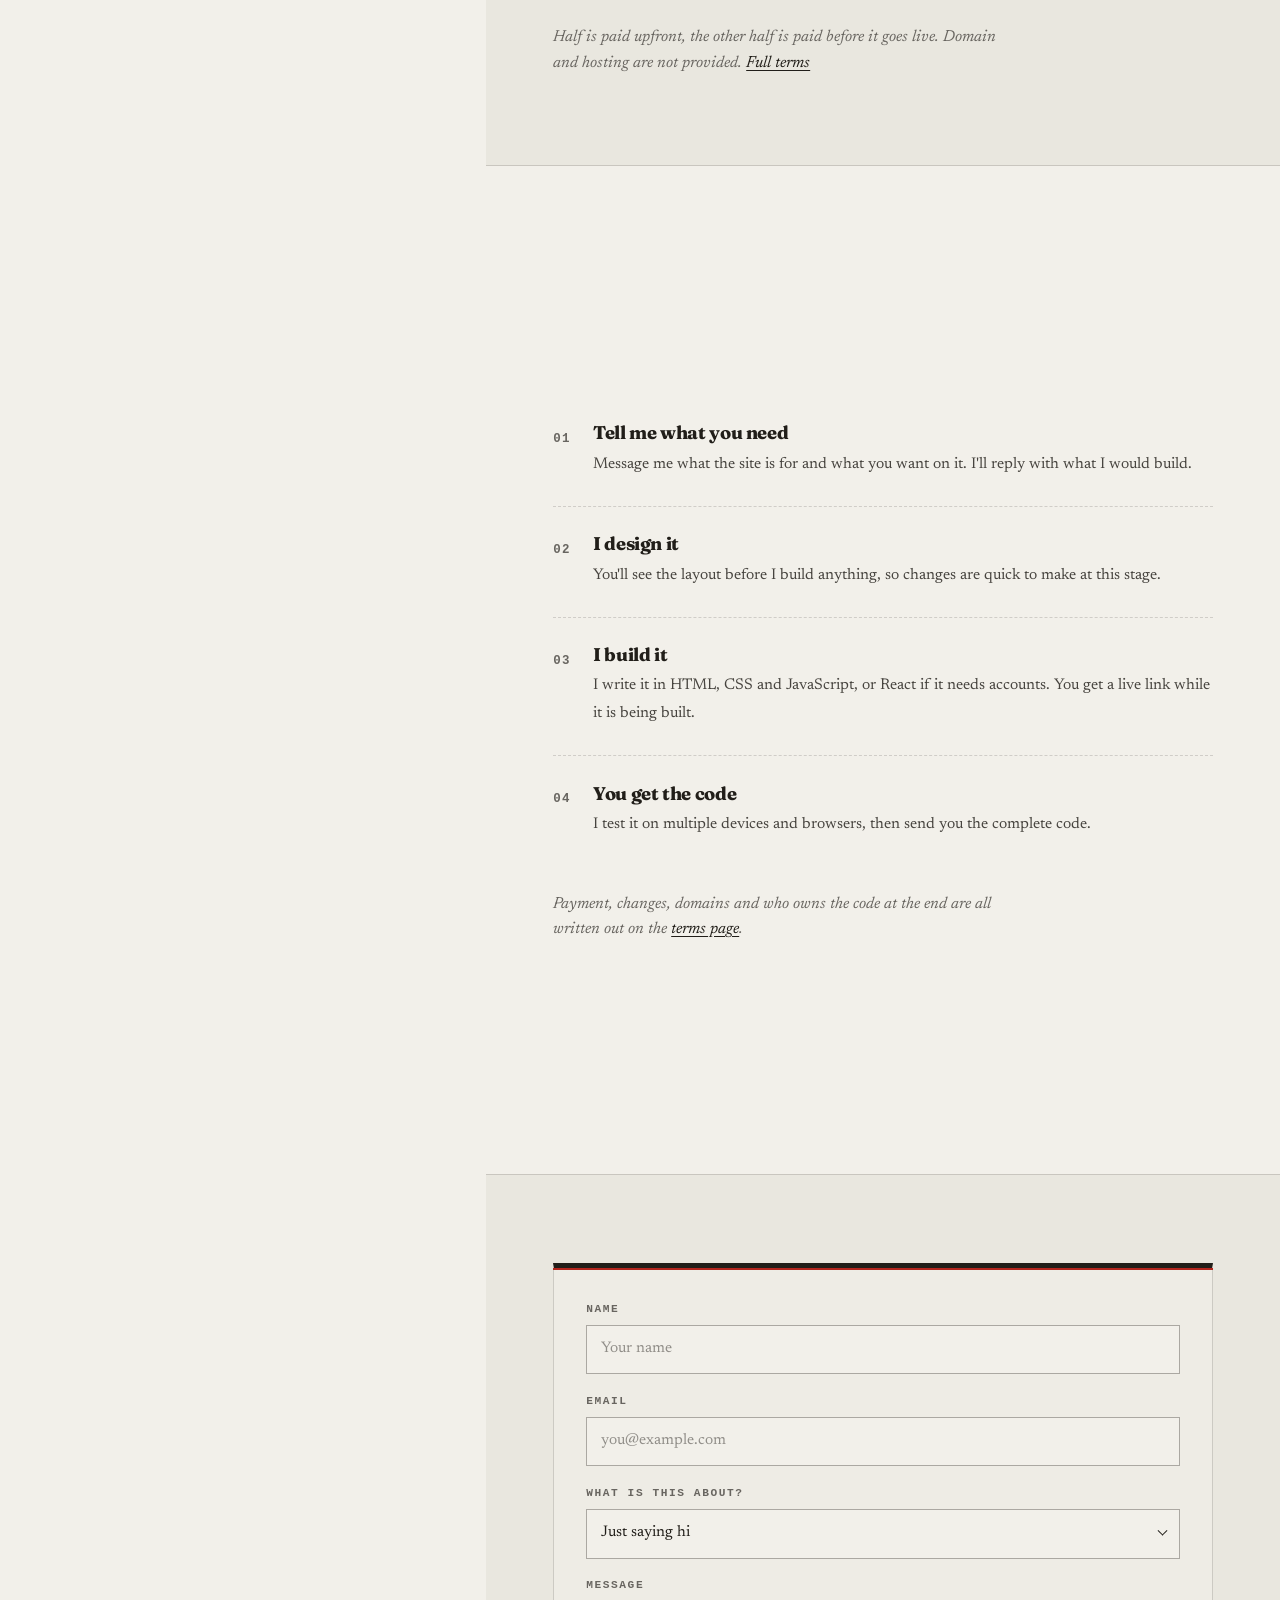
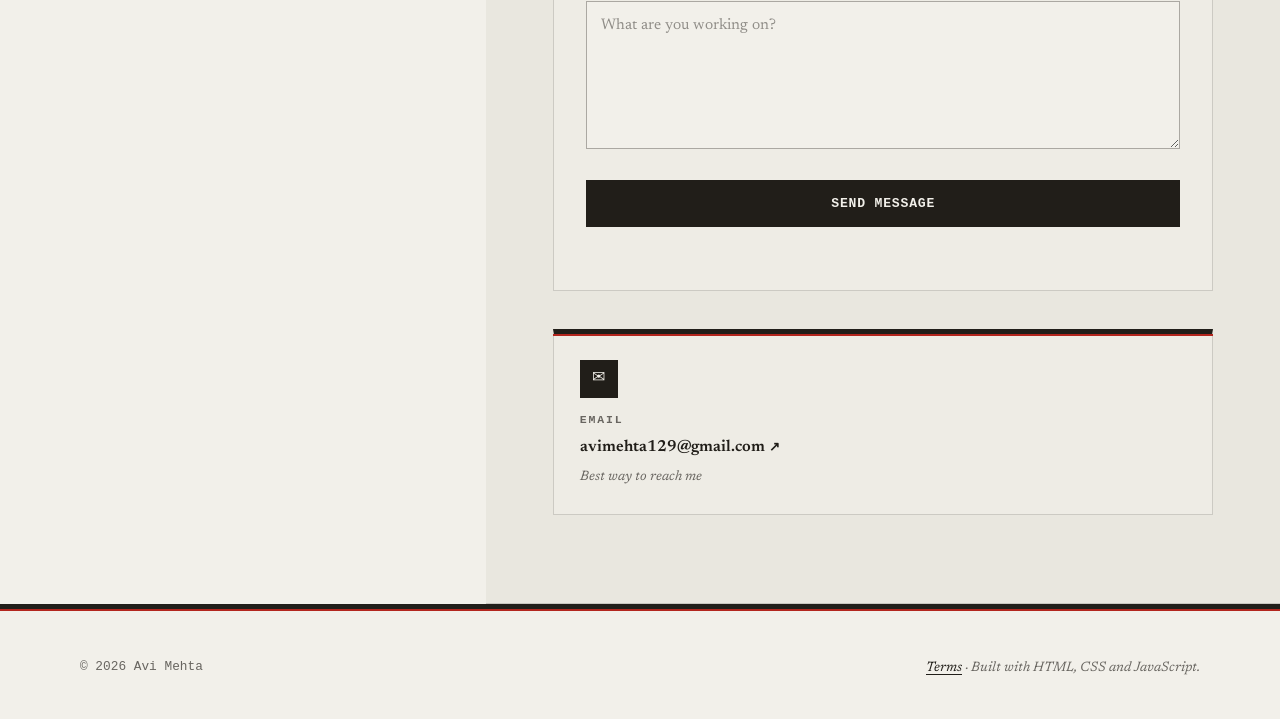
==== commit 1181d496: "Give the site actual newspaper structure, not just newspaper colors Tabloid Bold fixed palette and t" ====
--- a/index.html
+++ b/index.html
@@ -42,11 +42,17 @@
   <main id="main" tabindex="-1">
     <!-- ================= HERO ================= -->
     <section class="hero" id="top">
+      <div class="masthead-band">
+        <div class="wrap masthead-band-inner">
+          <span class="masthead-edition">New Jersey Edition</span>
+          <p class="masthead-dateline">Vol. I &middot; Coding since 2021</p>
+        </div>
+      </div>
+
       <div class="wrap hero-inner">
         <div class="hero-copy">
           <p class="masthead-kicker">Portfolio</p>
           <h1 class="hero-name" id="heroName"></h1>
-          <p class="masthead-dateline">Vol. I &middot; Coding since 2021</p>
           <div class="masthead-rule" aria-hidden="true"></div>
 
           <ul class="stat-strip" id="statStrip"></ul>
@@ -56,7 +62,17 @@
             <a class="btn btn-ghost" href="#contact">Get in touch</a>
           </div>
         </div>
-
+      </div>
+
+      <div class="masthead-index">
+        <ol class="wrap masthead-index-inner">
+          <li><span class="mi-num">No. 01</span>About</li>
+          <li><span class="mi-num">No. 02</span>Skills</li>
+          <li><span class="mi-num">No. 03</span>Learning</li>
+          <li><span class="mi-num">No. 04</span>Services</li>
+          <li><span class="mi-num">No. 05</span>Ordering</li>
+          <li><span class="mi-num">No. 06</span>Contact</li>
+        </ol>
       </div>
     </section>
 
@@ -107,7 +123,10 @@
           <h2 class="section-title">Need a Website?</h2>
         </header>
         <p class="section-lede" id="servicesLede"></p>
-        <div class="services-grid" id="servicesGrid"></div>
+        <div class="briefs-box">
+          <p class="briefs-label">In Brief</p>
+          <div class="services-grid" id="servicesGrid"></div>
+        </div>
         <p class="pricing-note" id="pricingNote"></p>
       </div>
     </section>
--- a/styles.css
+++ b/styles.css
@@ -248,7 +248,6 @@
    ============================================================ */
 .hero {
   position: relative;
-  padding: clamp(4rem, 9vw, 7rem) 0 clamp(3.5rem, 7vw, 5.5rem);
   overflow: hidden;
   text-align: center;
 }
@@ -262,7 +261,55 @@
   -webkit-mask-image: radial-gradient(ellipse 70% 55% at 50% 0%, #000 20%, transparent 75%);
   opacity: 0.5; pointer-events: none;
 }
-.hero-inner { position: relative; z-index: 1; }
+.hero-inner {
+  position: relative; z-index: 1;
+  padding: clamp(4rem, 9vw, 7rem) 0 clamp(3.5rem, 7vw, 5.5rem);
+}
+
+/* ---------- Masthead: a band and an index, both full-bleed ----------
+   .hero has no ancestor .wrap and no side padding of its own, so a plain
+   100%-width child already reaches the true viewport edge. */
+.masthead-band, .masthead-index { position: relative; z-index: 1; width: 100%; }
+
+.masthead-band {
+  border-top: 3px solid var(--ink);
+  border-bottom: 1px solid var(--border-strong);
+}
+:root[data-theme="dark"] .masthead-band { border-top-color: var(--paper); }
+
+.masthead-band-inner {
+  display: flex; flex-wrap: wrap; justify-content: space-between; gap: 0.4rem 1.5rem;
+  padding-block: 0.55rem;
+  font-family: var(--font-mono); font-size: 0.72rem; letter-spacing: 0.1em;
+  text-transform: uppercase; color: var(--text-muted); text-align: left;
+}
+.masthead-edition { font-weight: 700; color: var(--text); }
+.masthead-band .masthead-dateline {
+  margin: 0; font-size: inherit; letter-spacing: inherit; color: inherit;
+}
+
+.masthead-index {
+  border-top: 1px dashed var(--border);
+  border-bottom: 4px double var(--ink);
+}
+:root[data-theme="dark"] .masthead-index { border-bottom-color: var(--paper); }
+
+.masthead-index-inner { display: flex; flex-wrap: wrap; list-style: none; margin: 0; padding: 0; }
+.masthead-index-inner li {
+  flex: 1 1 auto; border-left: 1px solid var(--border);
+  display: flex; align-items: baseline; justify-content: center; gap: 0.5rem;
+  padding: 0.6rem 1rem;
+  font-family: var(--font-mono); font-size: 0.72rem; font-weight: 600;
+  letter-spacing: 0.06em; text-transform: uppercase; color: var(--text-soft);
+}
+.masthead-index-inner li:first-child { border-left: none; }
+.mi-num { color: var(--tabloid-red); font-weight: 700; }
+
+@media (max-width: 640px) {
+  .masthead-index-inner { display: grid; grid-template-columns: repeat(2, 1fr); }
+  .masthead-index-inner li { border-left: none; border-bottom: 1px solid var(--border); }
+  .masthead-index-inner li:nth-child(odd) { border-right: 1px solid var(--border); }
+}
 
 .hero-copy { min-width: 0; max-width: 56ch; margin-inline: auto; }
 
@@ -367,8 +414,40 @@
 .section-head + .section-lede { margin-top: -1.5rem; margin-bottom: 2.5rem; }
 
 /* ---------- About ---------- */
-.prose { font-size: 1.05rem; color: var(--text-soft); max-width: 60ch; line-height: 1.8; }
+/* ---------- About: a real two-column story ----------
+   column-width caps at 2 columns and collapses to 1 on its own once the
+   container is too narrow — no breakpoint needed for that part. */
+.prose {
+  font-size: 1.02rem;
+  color: var(--text-soft);
+  max-width: 640px;
+  line-height: 1.6;
+  text-align: left;
+  column-width: 260px;
+  column-count: 2;
+  column-gap: 2.25rem;
+  column-rule: 1px solid var(--border-strong);
+  column-fill: balance;
+  hyphens: auto;
+  -webkit-hyphens: auto;
+  orphans: 2;
+  widows: 2;
+}
 .prose p + p { margin-top: 1.1rem; }
+
+.prose p:first-of-type::first-letter {
+  float: left;
+  font-family: var(--font-display);
+  font-weight: 900;
+  font-size: 3.2em;
+  line-height: 0.82;
+  padding: 0.02em 0.09em 0 0;
+  margin-top: 0.03em;
+  color: var(--heading);
+}
+
+@media (max-width: 480px) { .prose { column-count: 1; } }
+@media print { .prose { column-count: 1; } }
 
 /* ---------- Empty slots ----------
    Cards whose content is still a [placeholder] render as deliberate
@@ -828,10 +907,31 @@
    SERVICES & PROCESS
    ============================================================ */
 
-.services-grid { display: grid; gap: 1.1rem; }
-
-.service { padding: 1.7rem 1.8rem; transition: transform 0.25s ease; }
-.service:hover { transform: translateX(5px); }
+.services-grid { display: block; }
+
+.briefs-box { border: 2px solid var(--ink); background: var(--surface); }
+:root[data-theme="dark"] .briefs-box { border-color: var(--paper); }
+
+.briefs-label {
+  margin: 0; padding: 0.6rem 1.25rem;
+  background: var(--ink); color: var(--paper);
+  border-bottom: 2px solid var(--ink);
+  font-family: var(--font-mono); font-size: 0.72rem; font-weight: 700;
+  letter-spacing: 0.18em; text-transform: uppercase;
+}
+:root[data-theme="dark"] .briefs-label { background: var(--paper); color: var(--ink); border-bottom-color: var(--paper); }
+
+.service {
+  padding: 1.25rem 1.5rem;
+  border: none;
+  border-radius: 0;
+  background: transparent;
+  border-bottom: 1px dashed var(--border);
+  transition: background 0.2s ease;
+}
+.service:last-child { border-bottom: none; }
+.service::before { display: none; }
+.service:hover { transform: none; background: var(--surface-2); }
 
 .service-icon {
   display: inline-grid; place-items: center;
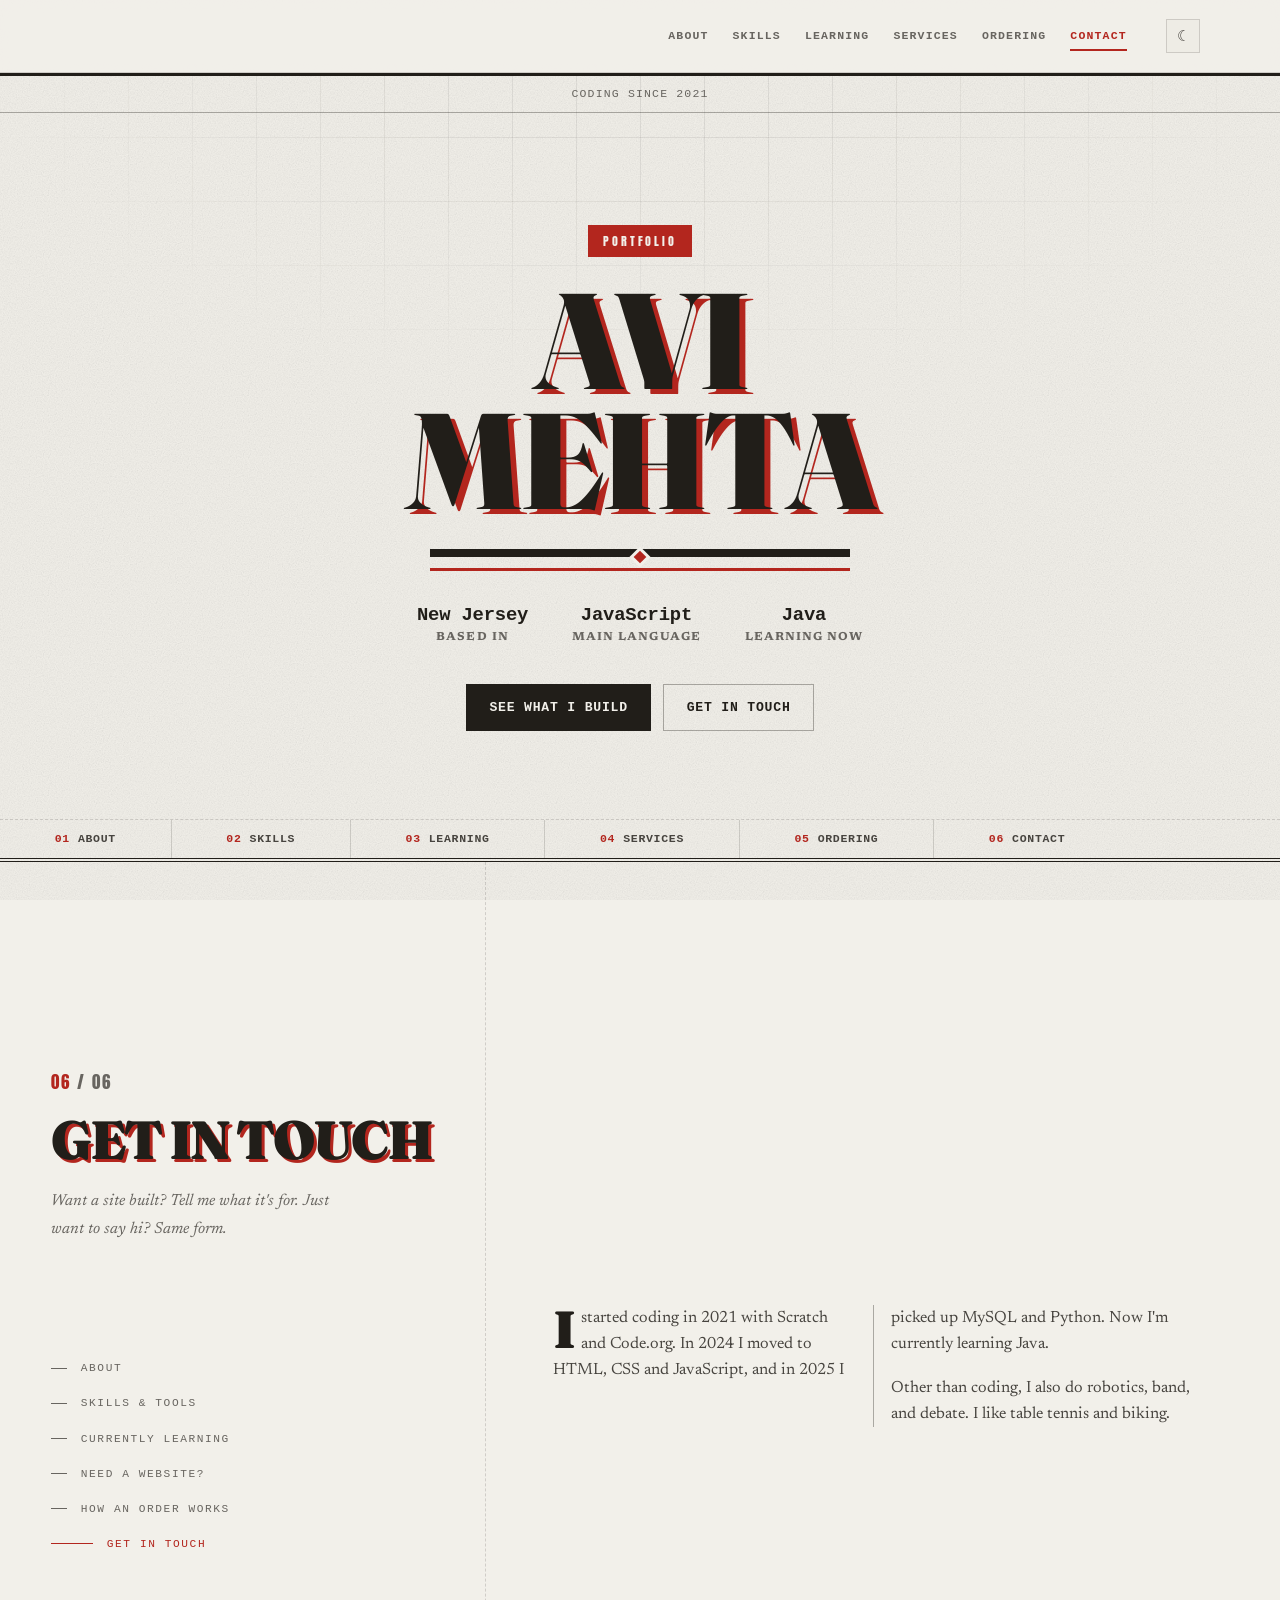
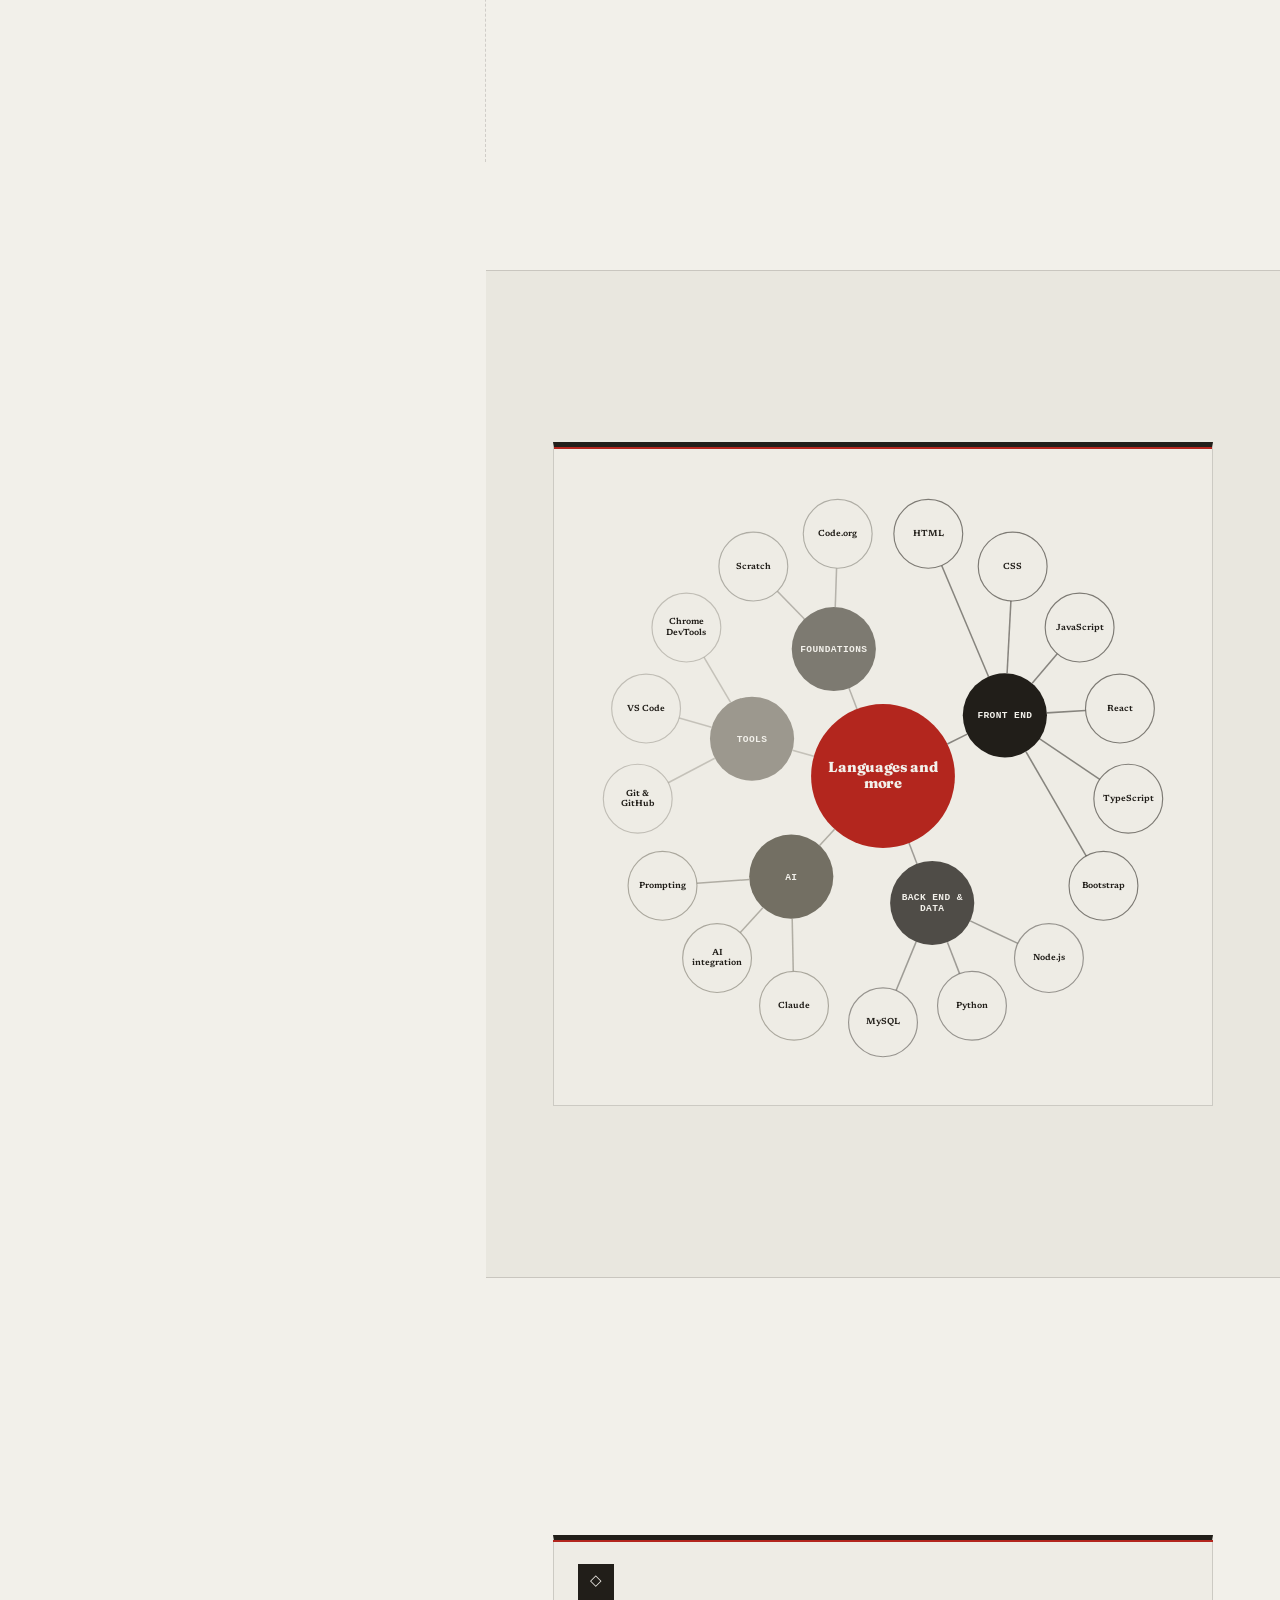
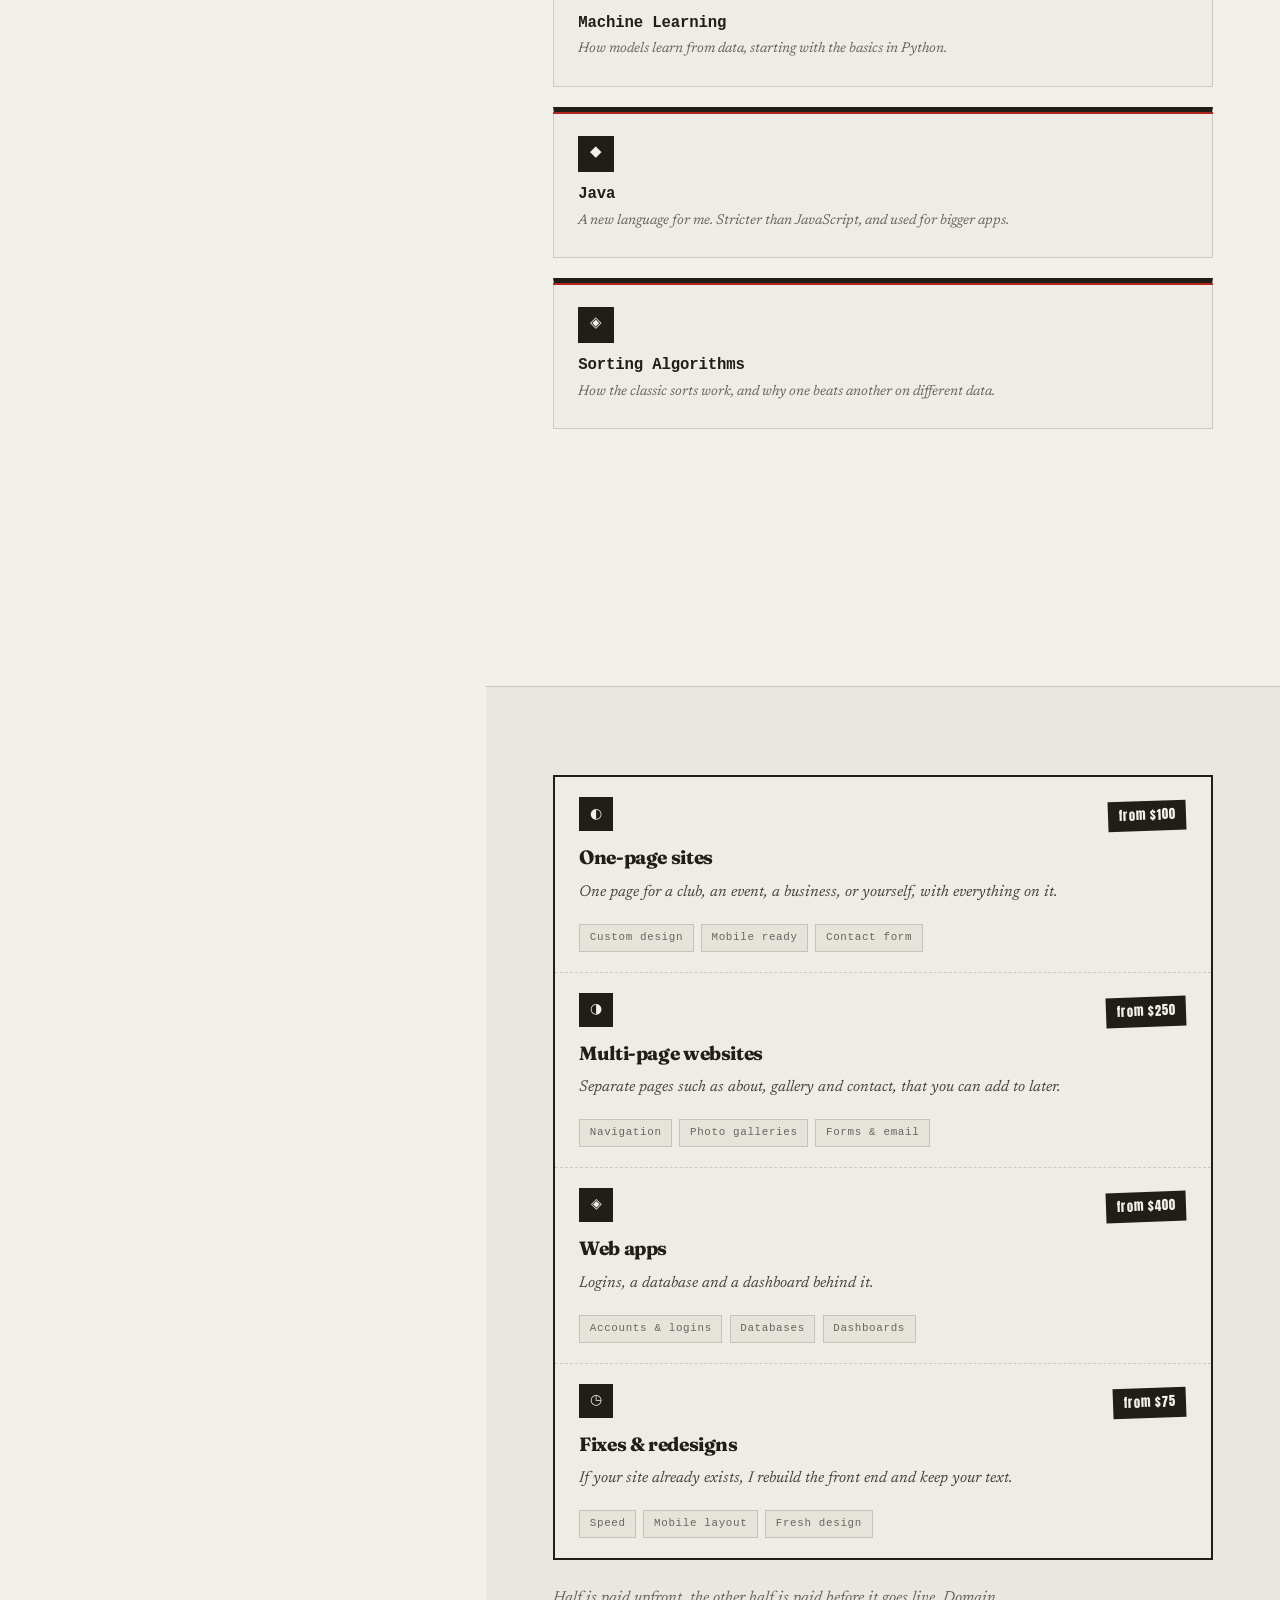
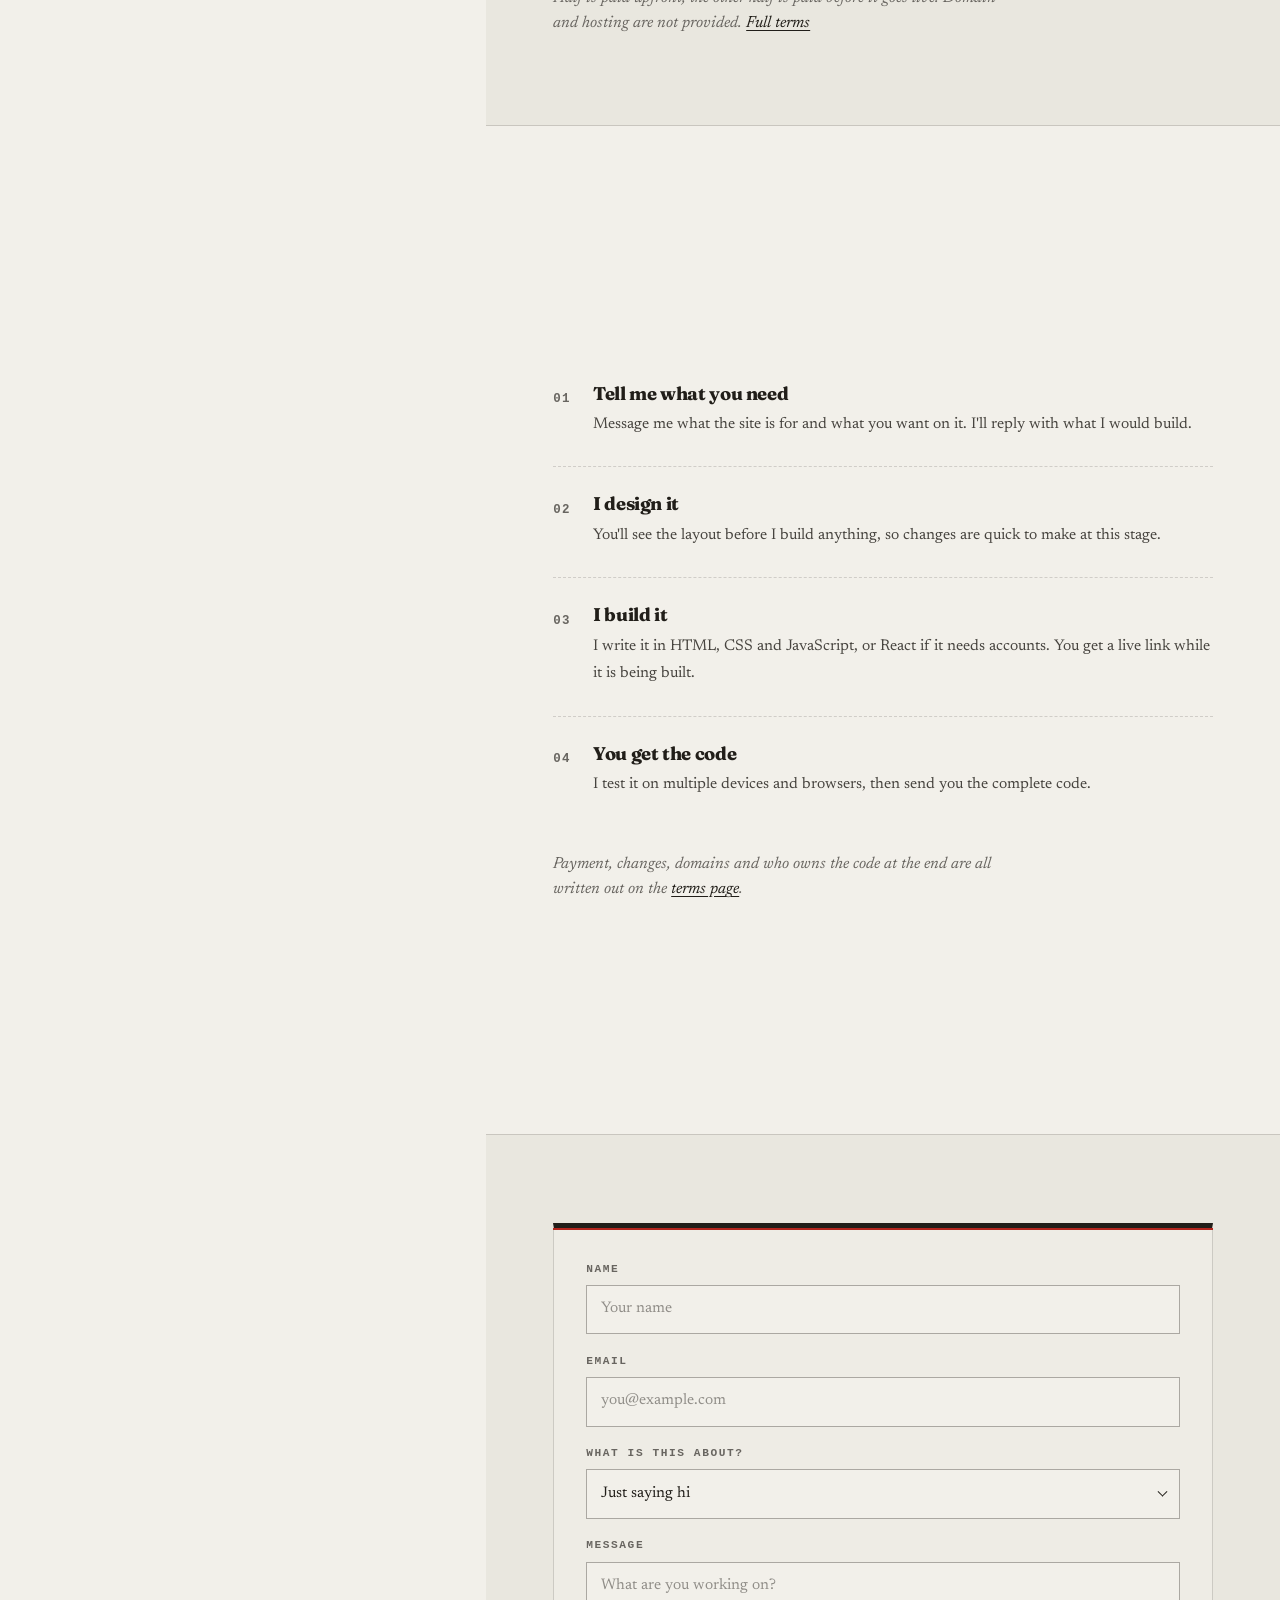
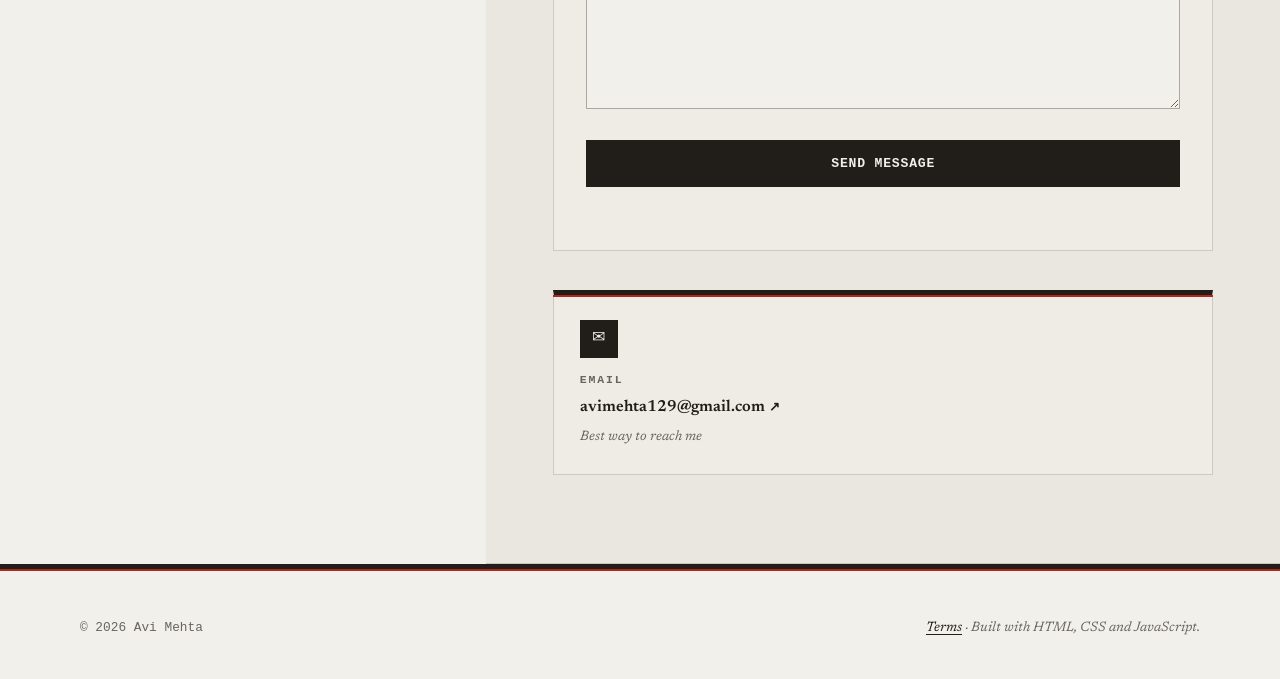
==== commit eb448bd7: "Drop the newspaper-jargon labels, keep the newspaper structure Removed "New Jersey Edition", "Vol. I" ====
--- a/index.html
+++ b/index.html
@@ -44,8 +44,7 @@
     <section class="hero" id="top">
       <div class="masthead-band">
         <div class="wrap masthead-band-inner">
-          <span class="masthead-edition">New Jersey Edition</span>
-          <p class="masthead-dateline">Vol. I &middot; Coding since 2021</p>
+          <p class="masthead-dateline">Coding since 2021</p>
         </div>
       </div>
 
@@ -66,12 +65,12 @@
 
       <div class="masthead-index">
         <ol class="wrap masthead-index-inner">
-          <li><span class="mi-num">No. 01</span>About</li>
-          <li><span class="mi-num">No. 02</span>Skills</li>
-          <li><span class="mi-num">No. 03</span>Learning</li>
-          <li><span class="mi-num">No. 04</span>Services</li>
-          <li><span class="mi-num">No. 05</span>Ordering</li>
-          <li><span class="mi-num">No. 06</span>Contact</li>
+          <li><span class="mi-num">01</span>About</li>
+          <li><span class="mi-num">02</span>Skills</li>
+          <li><span class="mi-num">03</span>Learning</li>
+          <li><span class="mi-num">04</span>Services</li>
+          <li><span class="mi-num">05</span>Ordering</li>
+          <li><span class="mi-num">06</span>Contact</li>
         </ol>
       </div>
     </section>
@@ -89,7 +88,7 @@
     <section class="section" id="about">
       <div class="wrap">
         <header class="section-head">
-          <span class="section-num">No. 01</span>
+          <span class="section-num">01</span>
           <h2 class="section-title">About</h2>
         </header>
         <p class="section-lede">Who I am and how I got here.</p>
@@ -99,7 +98,7 @@
     <section class="section section-alt" id="skills">
       <div class="wrap">
         <header class="section-head">
-          <span class="section-num">No. 02</span>
+          <span class="section-num">02</span>
           <h2 class="section-title">Skills &amp; Tools</h2>
         </header>
         <p class="section-lede">What I know, and what I build with.</p>
@@ -109,7 +108,7 @@
     <section class="section" id="learning">
       <div class="wrap">
         <header class="section-head">
-          <span class="section-num">No. 03</span>
+          <span class="section-num">03</span>
           <h2 class="section-title">Currently Learning</h2>
         </header>
         <p class="section-lede">What I'm working on next.</p>
@@ -119,12 +118,11 @@
     <section class="section section-alt" id="services">
       <div class="wrap">
         <header class="section-head">
-          <span class="section-num">No. 04</span>
+          <span class="section-num">04</span>
           <h2 class="section-title">Need a Website?</h2>
         </header>
         <p class="section-lede" id="servicesLede"></p>
         <div class="briefs-box">
-          <p class="briefs-label">In Brief</p>
           <div class="services-grid" id="servicesGrid"></div>
         </div>
         <p class="pricing-note" id="pricingNote"></p>
@@ -133,7 +131,7 @@
     <section class="section" id="process">
       <div class="wrap">
         <header class="section-head">
-          <span class="section-num">No. 05</span>
+          <span class="section-num">05</span>
           <h2 class="section-title">How an Order Works</h2>
         </header>
         <p class="section-lede" id="processLede"></p>
@@ -144,7 +142,7 @@
     <section class="section section-alt" id="contact">
       <div class="wrap">
         <header class="section-head">
-          <span class="section-num">No. 06</span>
+          <span class="section-num">06</span>
           <h2 class="section-title">Get in Touch</h2>
         </header>
         <p class="section-lede" id="contactLede"></p>
--- a/styles.css
+++ b/styles.css
@@ -278,12 +278,11 @@
 :root[data-theme="dark"] .masthead-band { border-top-color: var(--paper); }
 
 .masthead-band-inner {
-  display: flex; flex-wrap: wrap; justify-content: space-between; gap: 0.4rem 1.5rem;
+  display: flex; flex-wrap: wrap; justify-content: center; gap: 0.4rem 1.5rem;
   padding-block: 0.55rem;
   font-family: var(--font-mono); font-size: 0.72rem; letter-spacing: 0.1em;
-  text-transform: uppercase; color: var(--text-muted); text-align: left;
-}
-.masthead-edition { font-weight: 700; color: var(--text); }
+  text-transform: uppercase; color: var(--text-muted); text-align: center;
+}
 .masthead-band .masthead-dateline {
   margin: 0; font-size: inherit; letter-spacing: inherit; color: inherit;
 }
@@ -912,15 +911,6 @@
 .briefs-box { border: 2px solid var(--ink); background: var(--surface); }
 :root[data-theme="dark"] .briefs-box { border-color: var(--paper); }
 
-.briefs-label {
-  margin: 0; padding: 0.6rem 1.25rem;
-  background: var(--ink); color: var(--paper);
-  border-bottom: 2px solid var(--ink);
-  font-family: var(--font-mono); font-size: 0.72rem; font-weight: 700;
-  letter-spacing: 0.18em; text-transform: uppercase;
-}
-:root[data-theme="dark"] .briefs-label { background: var(--paper); color: var(--ink); border-bottom-color: var(--paper); }
-
 .service {
   padding: 1.25rem 1.5rem;
   border: none;
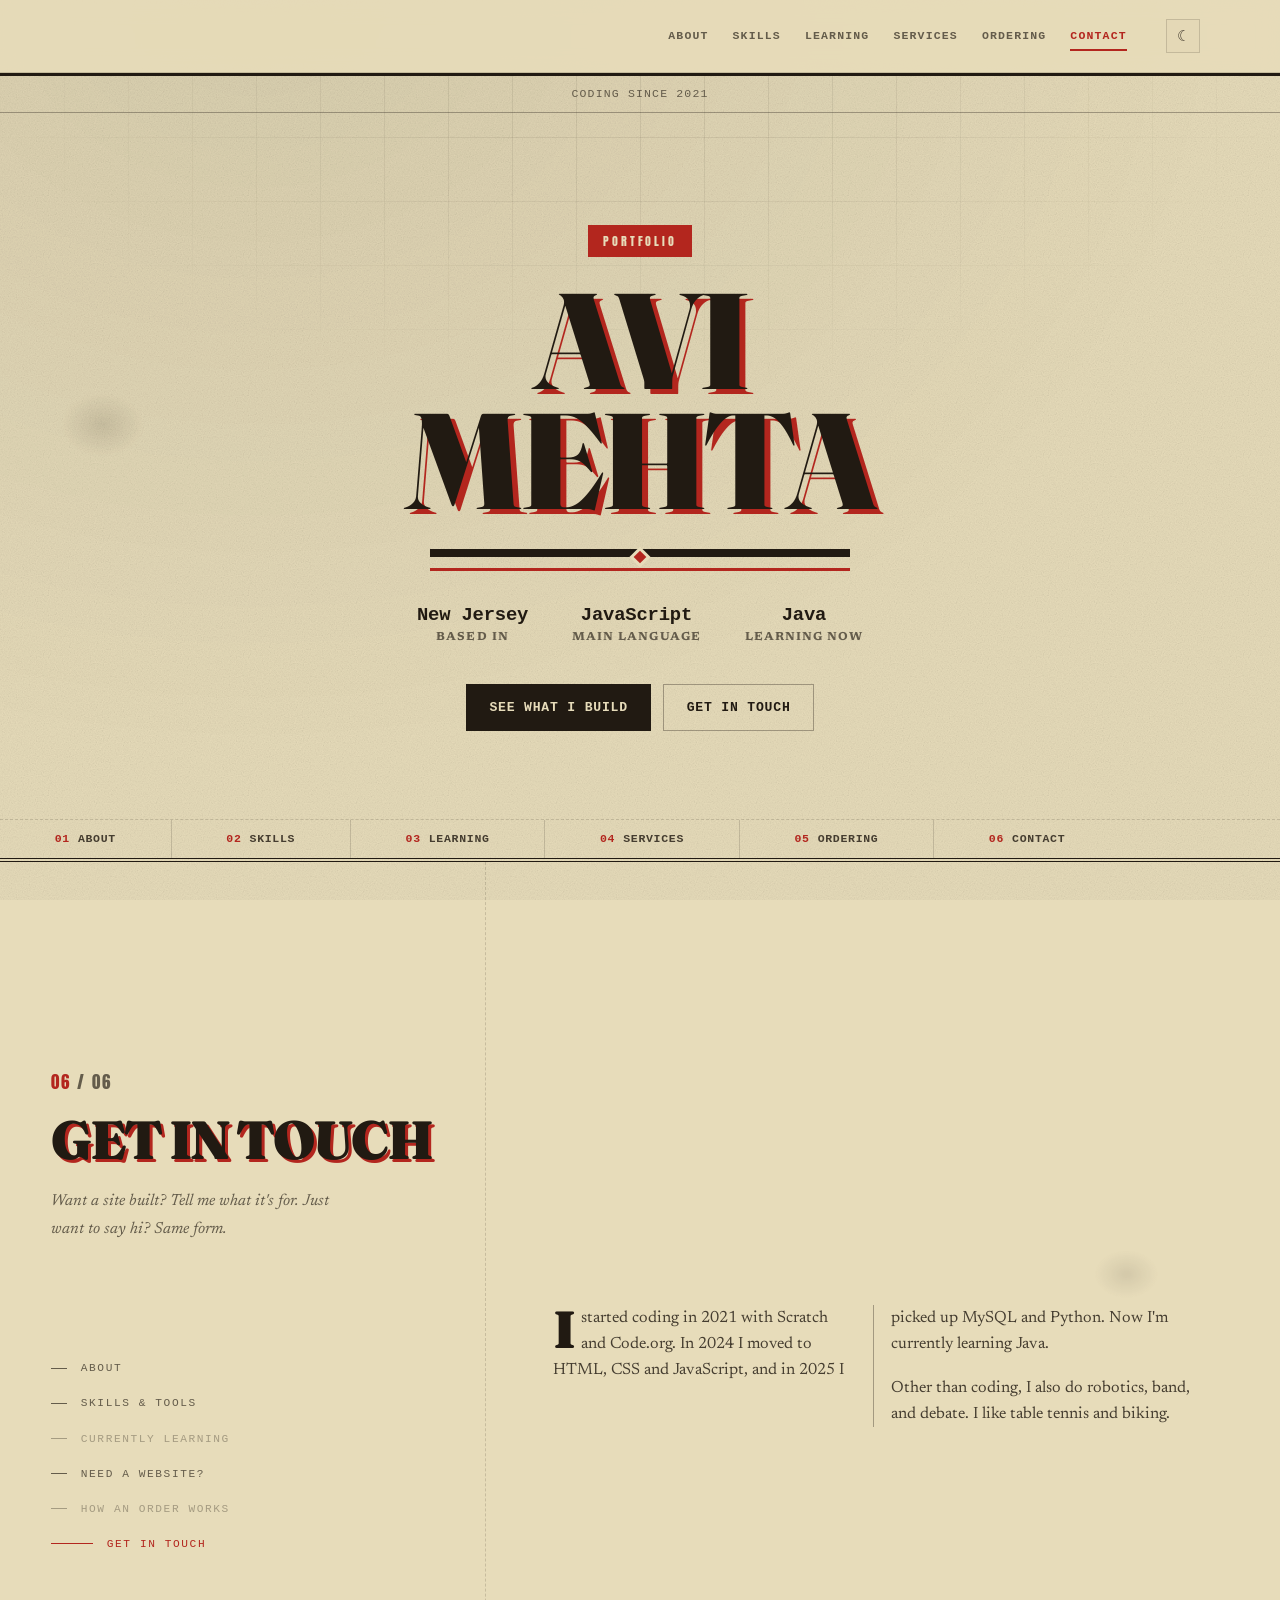
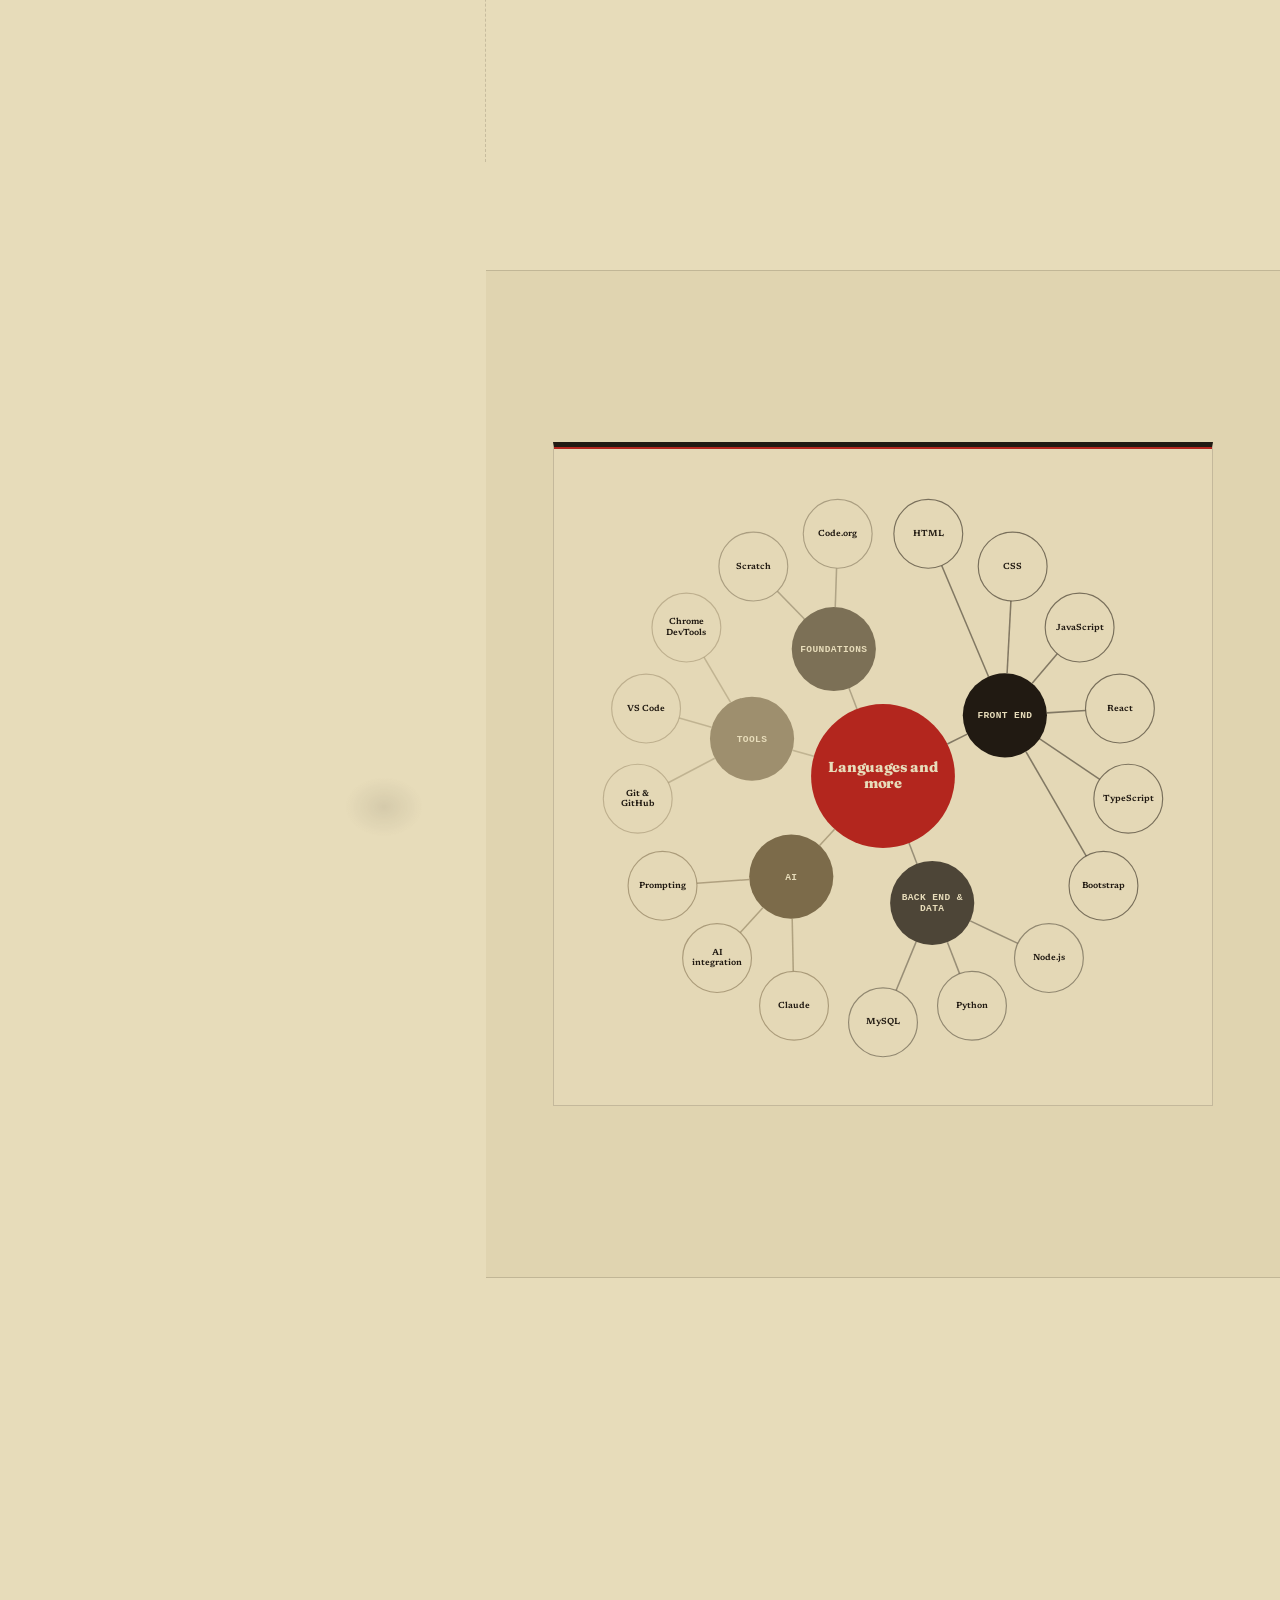
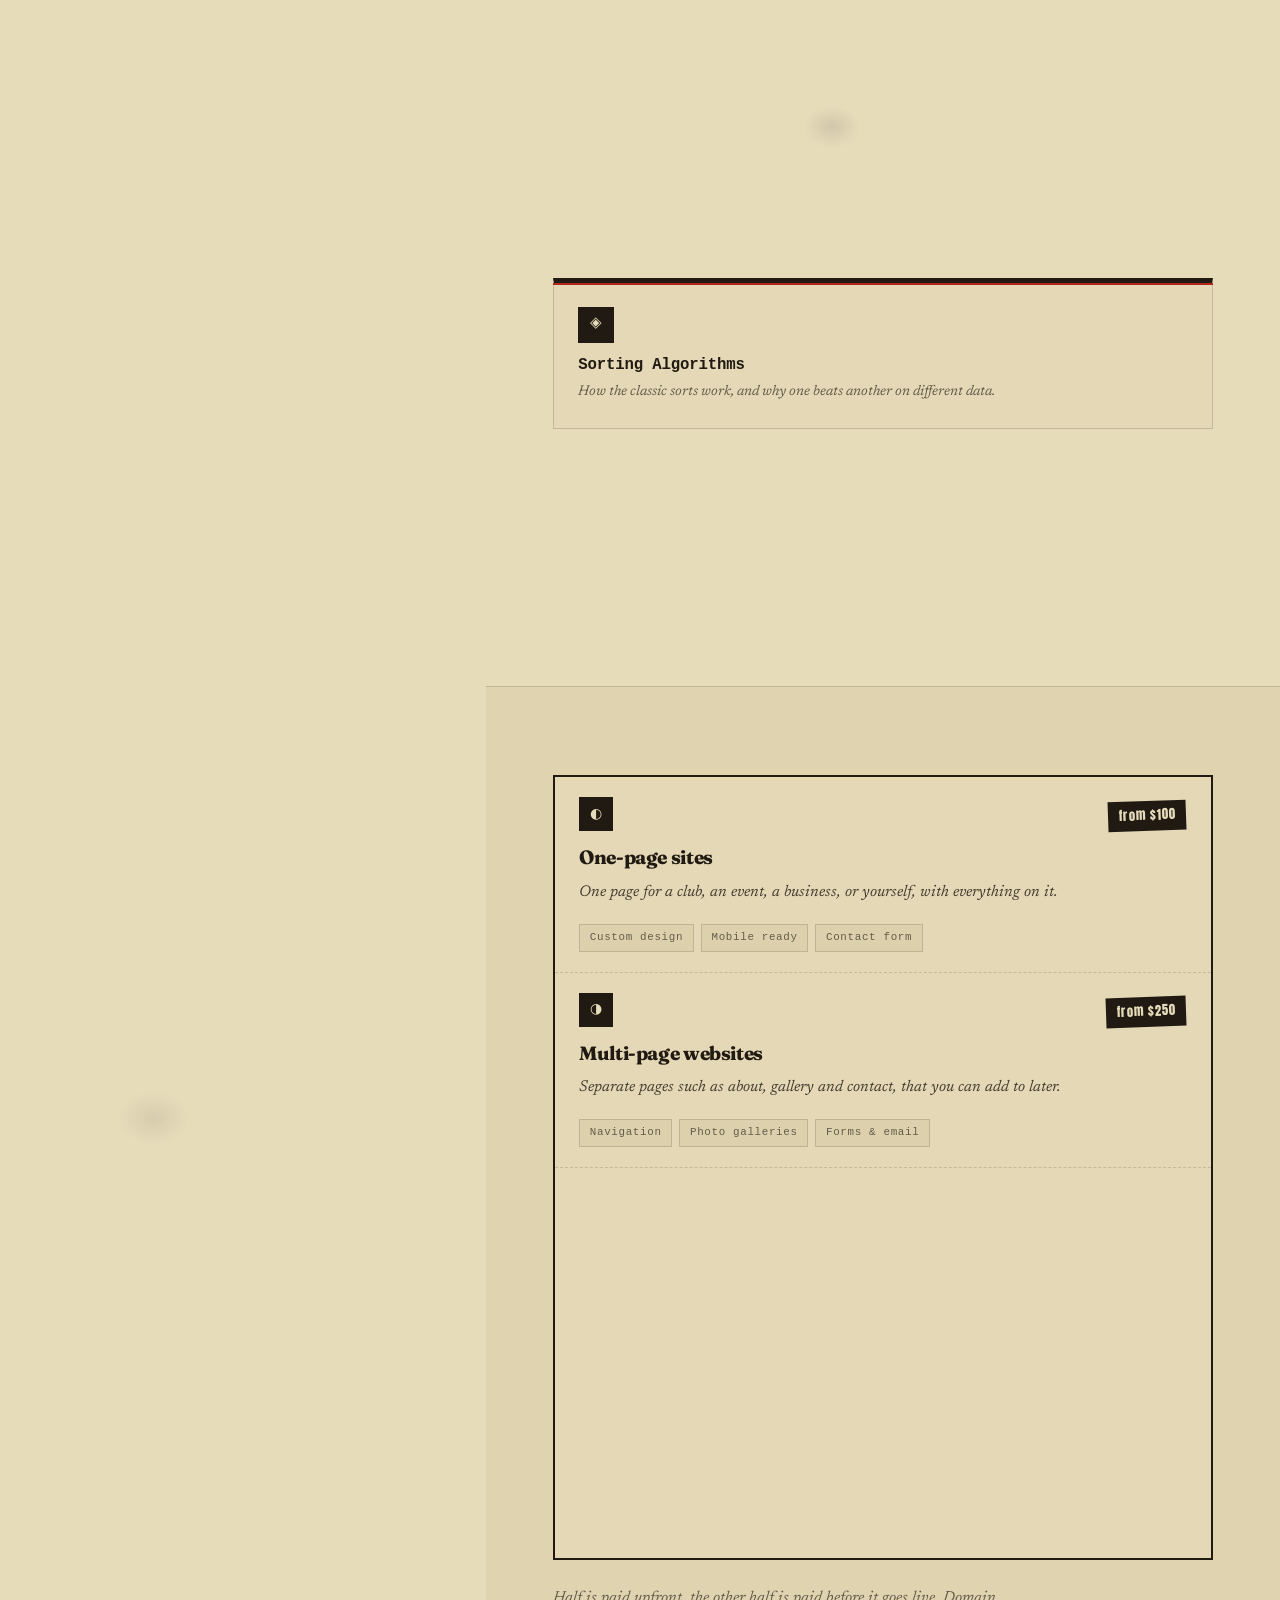
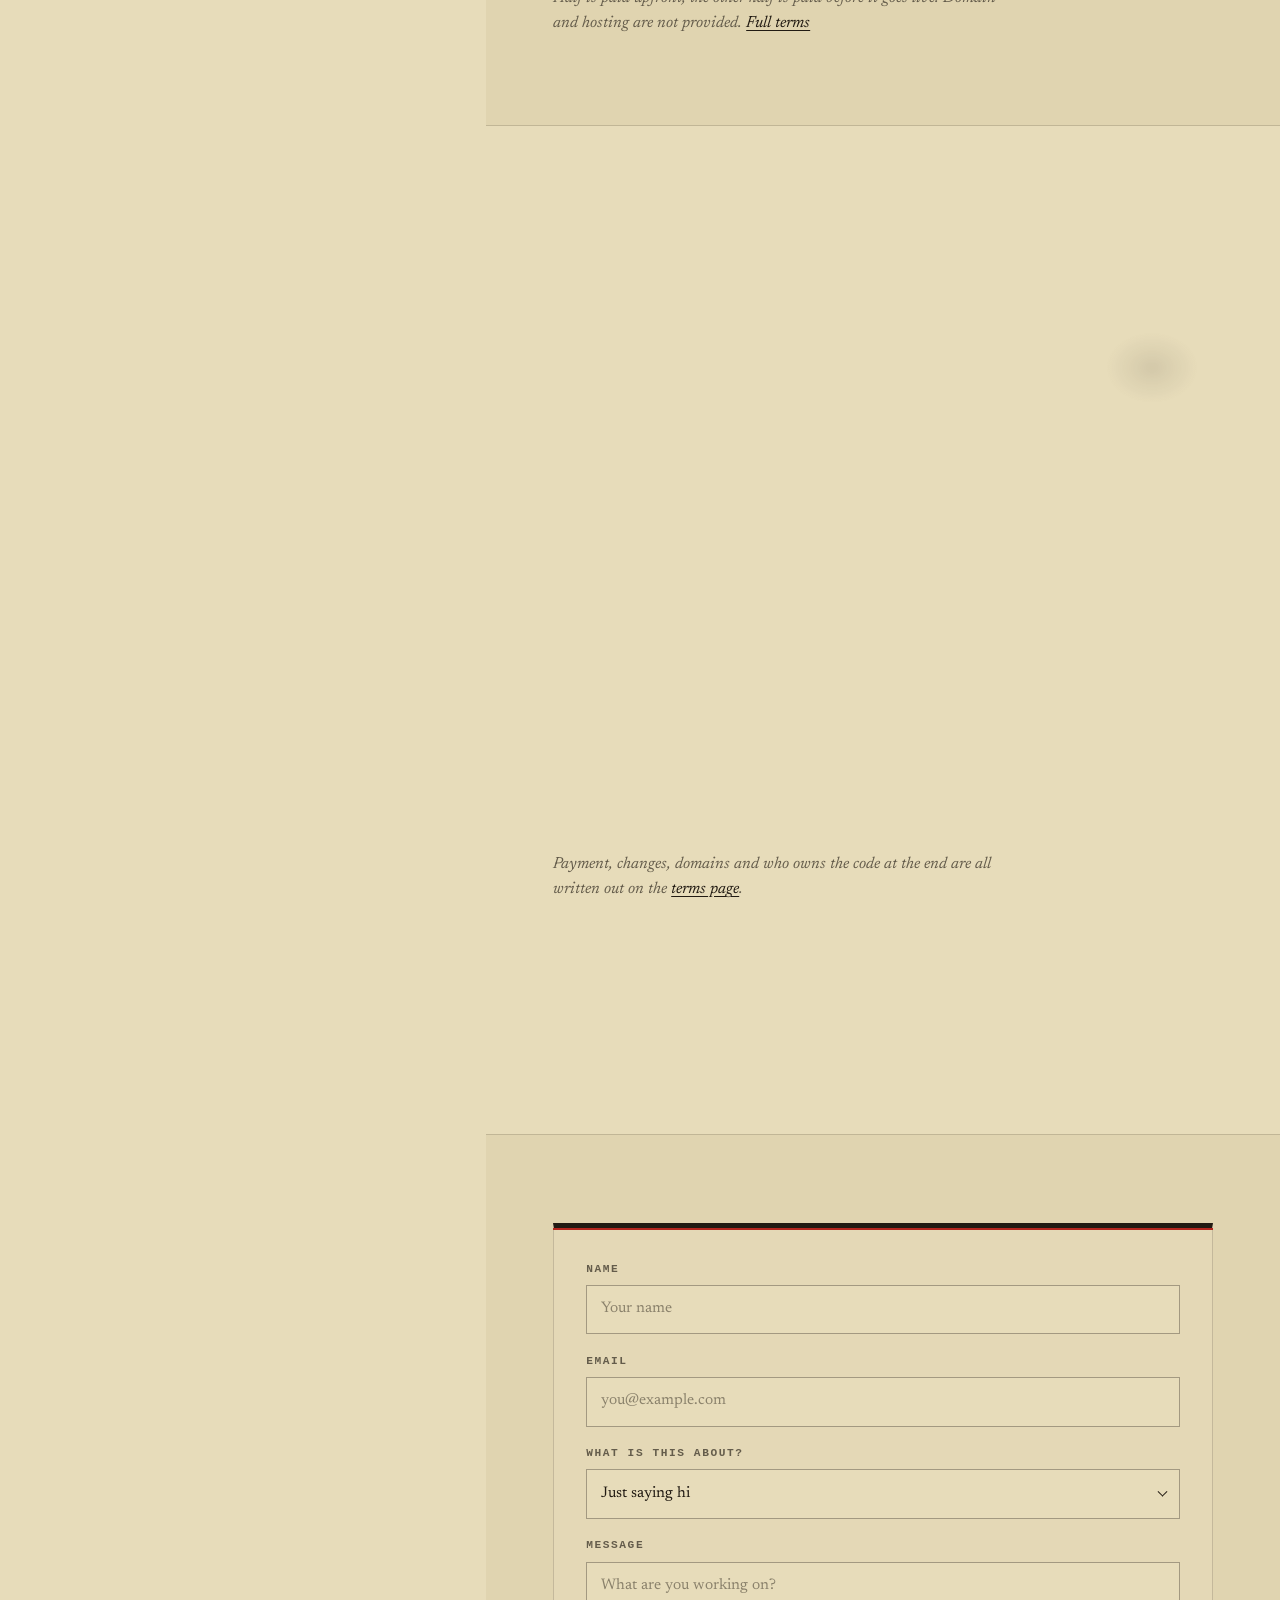
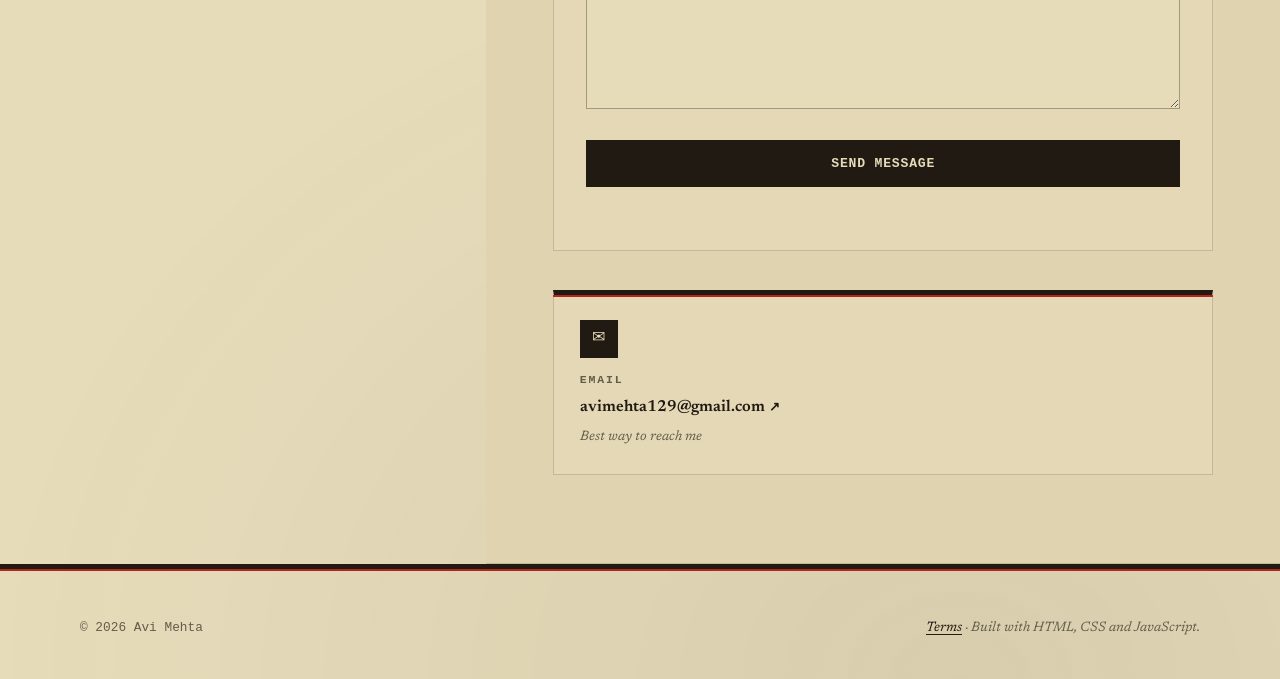
==== commit fa66b9ca: "Make the paper actually look old Shifted the base palette from a clean neutral off-white/gray to a y" ====
--- a/index.html
+++ b/index.html
@@ -13,8 +13,9 @@
 <body>
   <a class="skip-link" href="#main">Skip to content</a>
 
-  <!-- Newsprint texture. Purely decorative. -->
+  <!-- Newsprint texture and age staining. Purely decorative. -->
   <div class="grain" aria-hidden="true"></div>
+  <div class="age-stains" aria-hidden="true"></div>
 
   <header class="topbar">
     <div class="wrap topbar-inner">
--- a/styles.css
+++ b/styles.css
@@ -1,8 +1,8 @@
 /* ============================================================
    Avi Mehta — Portfolio
-   Palette: newsprint grayscale, matched to a camo tee
-     #F2F0EA  paper   ·  #C9C5B9  fog
-     #736F63  slate   ·  #211E19  ink
+   Palette: aged newsprint
+     #E7DCBA  paper (yellowed)   ·  #C7B78E  fog
+     #7C6B4A  slate              ·  #211A12  ink
    Light (paper) by default. A dark "night edition" is available
    via the toggle.
    ============================================================ */
@@ -10,10 +10,10 @@
 /* ---------- The palette. Every other colour is one of these four,
      or a mix of two of them. Nothing else is introduced. ---------- */
 :root {
-  --paper: #F2F0EA;
-  --fog:   #C9C5B9;
-  --slate: #736F63;
-  --ink:   #211E19;
+  --paper: #E7DCBA;
+  --fog:   #C7B78E;
+  --slate: #7C6B4A;
+  --ink:   #211A12;
 }
 
 /* ---------- Tokens: light (default) ----------
@@ -118,6 +118,7 @@
   -webkit-text-size-adjust: 100%;
 }
 body {
+  position: relative;
   margin: 0;
   background: var(--bg);
   color: var(--text);
@@ -169,10 +170,42 @@
 /* ---------- Newsprint texture ---------- */
 .grain {
   position: fixed; inset: 0; z-index: 1; pointer-events: none;
-  opacity: 0.45; mix-blend-mode: multiply;
+  opacity: 0.5; mix-blend-mode: multiply;
   background-image: url("data:image/svg+xml,%3Csvg xmlns='http://www.w3.org/2000/svg' width='200' height='200'%3E%3Cfilter id='n'%3E%3CfeTurbulence type='fractalNoise' baseFrequency='0.85' numOctaves='3' stitchTiles='stitch'/%3E%3CfeColorMatrix type='saturate' values='0'/%3E%3C/filter%3E%3Crect width='200' height='200' filter='url(%23n)' opacity='0.5'/%3E%3C/svg%3E");
 }
-:root[data-theme="dark"] .grain { opacity: 0.3; mix-blend-mode: overlay; }
+:root[data-theme="dark"] .grain { opacity: 0.32; mix-blend-mode: overlay; }
+
+/* ---------- Age: foxing stains and a worn top/bottom edge ----------
+   Real old newsprint doesn't yellow evenly — a handful of rust-brown
+   foxing spots, sparse, not a repeating pattern, plus a bit more wear at
+   the very top and bottom of the sheet than in the middle. This is
+   `absolute`, not `fixed`, and tied to `body` (position: relative, above)
+   so it sits on the PAGE and scrolls with it — a `fixed` version repeats
+   the exact same blotch at the same spot on every screenful, which reads
+   as dirt on the glass, not wear on the paper. Every spot below is a
+   one-off placed by percentage of the whole document, so it scales with
+   however long the page is instead of tiling into a visible grid. */
+.age-stains {
+  position: absolute; inset: 0; z-index: 1; pointer-events: none;
+  background-repeat: no-repeat;
+  background-image:
+    radial-gradient(ellipse 100% 14% at 20% 0%,   color-mix(in srgb, var(--ink) 16%, transparent), transparent 75%),
+    radial-gradient(ellipse 100% 14% at 75% 100%, color-mix(in srgb, var(--ink) 18%, transparent), transparent 75%),
+    radial-gradient(ellipse 60px 46px at 8% 6%,   color-mix(in srgb, var(--ink) 30%, transparent), transparent 70%),
+    radial-gradient(ellipse 45px 34px at 88% 18%, color-mix(in srgb, var(--ink) 24%, transparent), transparent 70%),
+    radial-gradient(ellipse 55px 42px at 30% 34%, color-mix(in srgb, var(--ink) 22%, transparent), transparent 70%),
+    radial-gradient(ellipse 40px 30px at 65% 47%, color-mix(in srgb, var(--ink) 26%, transparent), transparent 70%),
+    radial-gradient(ellipse 50px 38px at 12% 61%, color-mix(in srgb, var(--ink) 20%, transparent), transparent 70%),
+    radial-gradient(ellipse 65px 50px at 90% 73%, color-mix(in srgb, var(--ink) 24%, transparent), transparent 70%),
+    radial-gradient(ellipse 42px 32px at 45% 86%, color-mix(in srgb, var(--ink) 18%, transparent), transparent 70%),
+    radial-gradient(ellipse 55px 42px at 78% 94%, color-mix(in srgb, var(--ink) 22%, transparent), transparent 70%);
+  mix-blend-mode: multiply;
+  opacity: 0.4;
+}
+:root[data-theme="dark"] .age-stains { opacity: 0.3; mix-blend-mode: overlay; }
+
+@media print { .age-stains { display: none !important; } }
+
 .topbar, main, .footer { position: relative; z-index: 2; }
 
 /* ============================================================
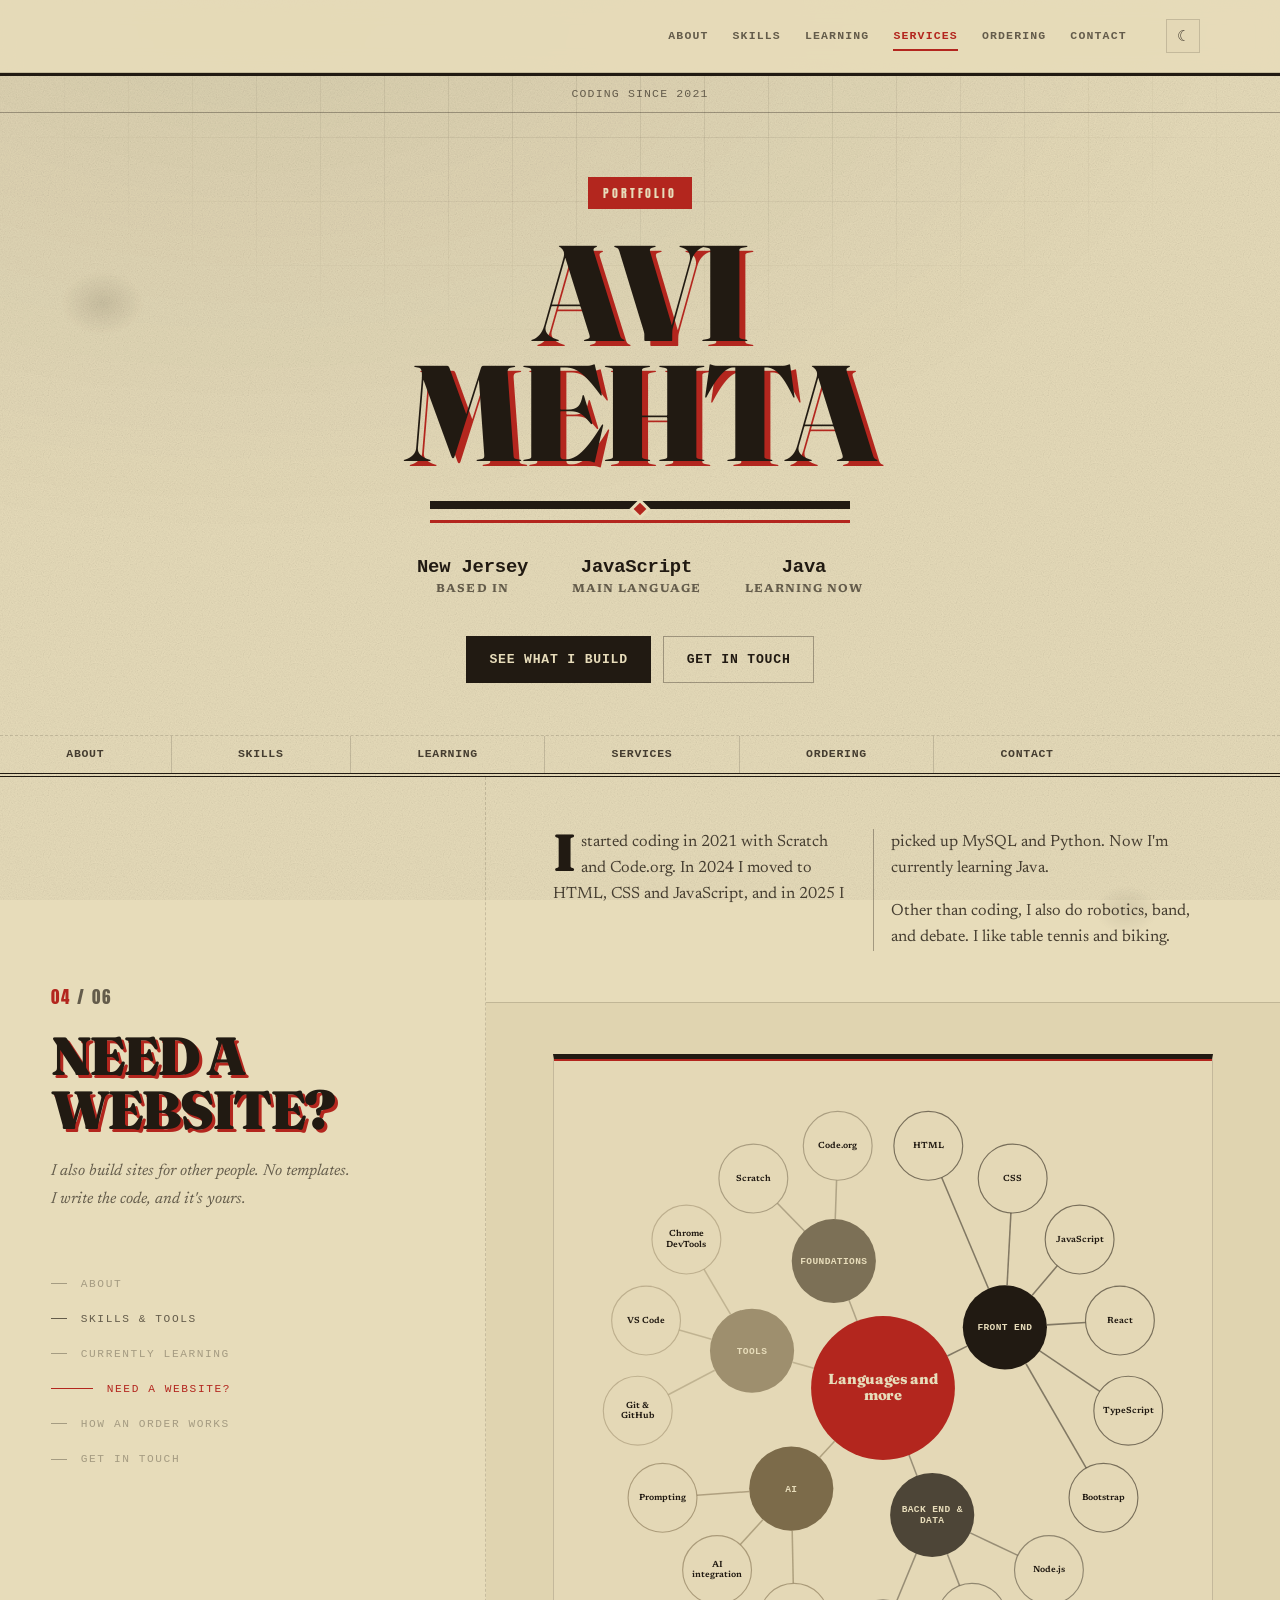
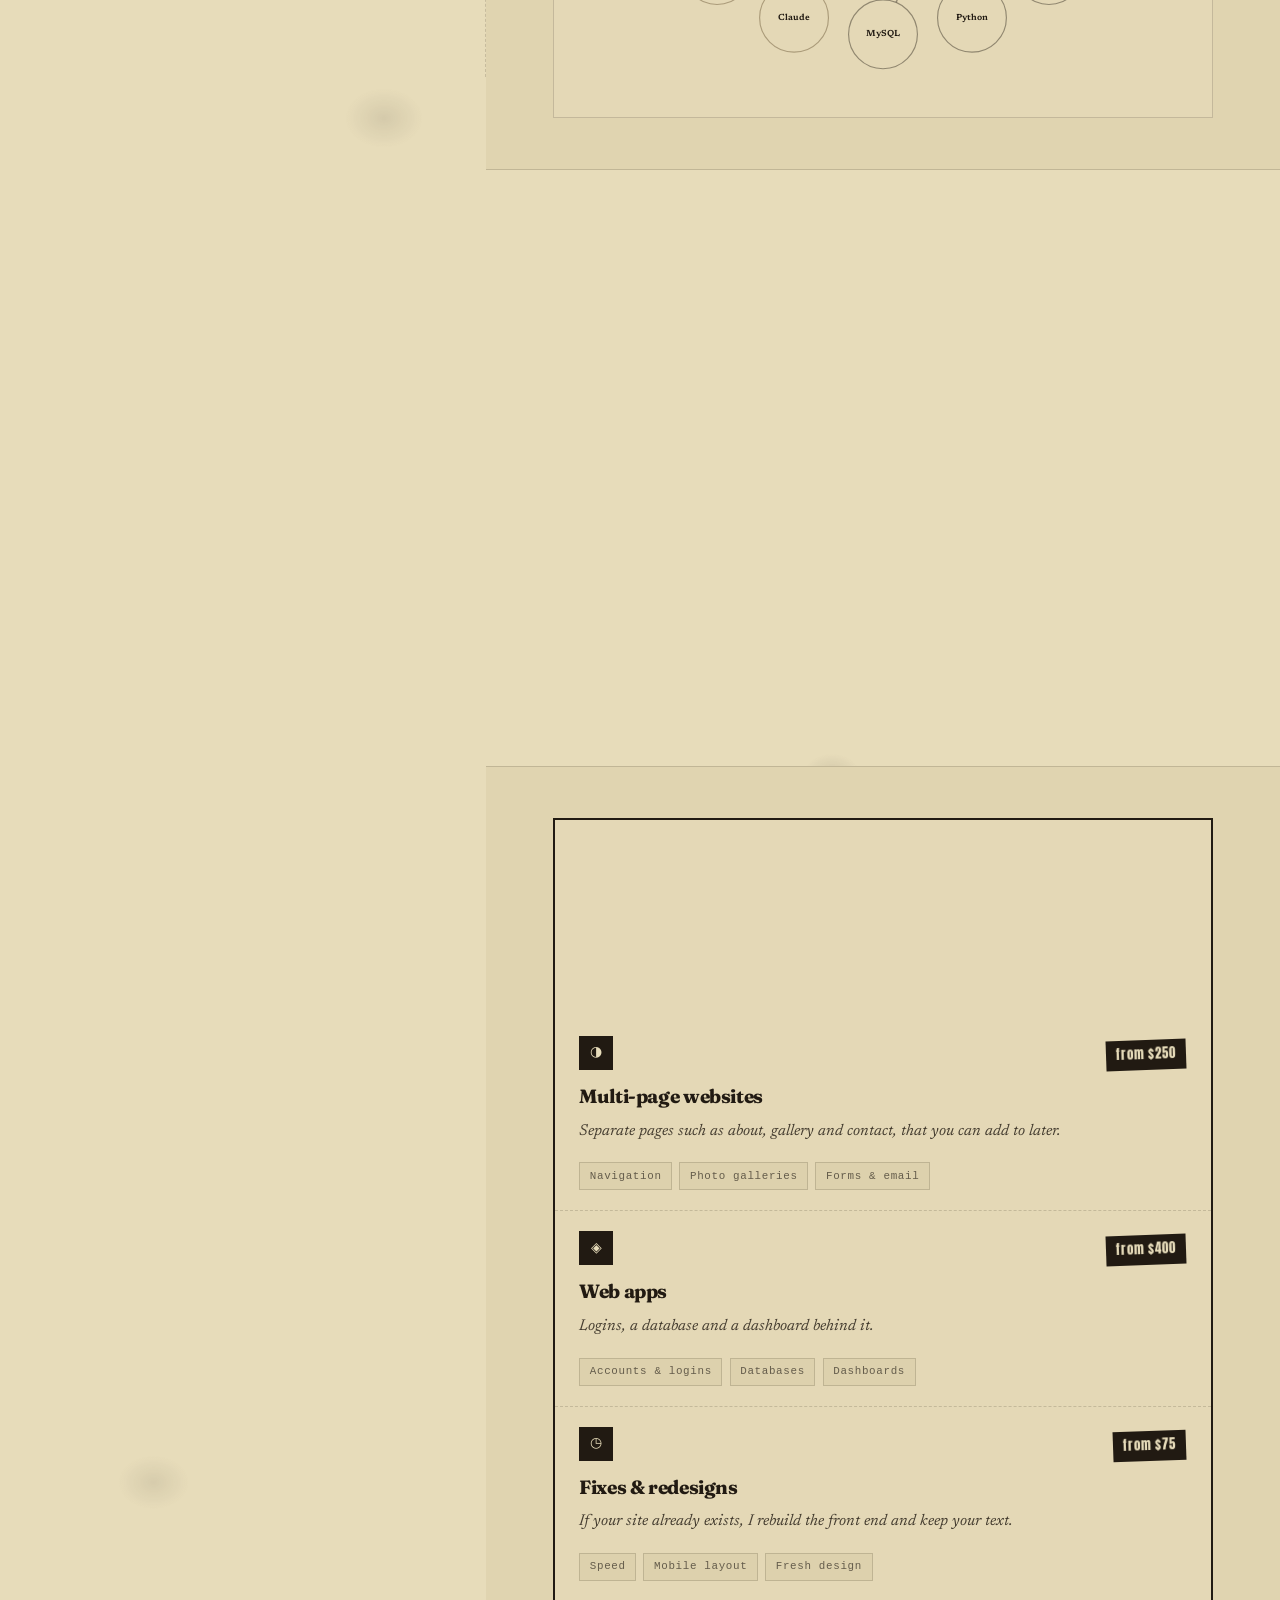
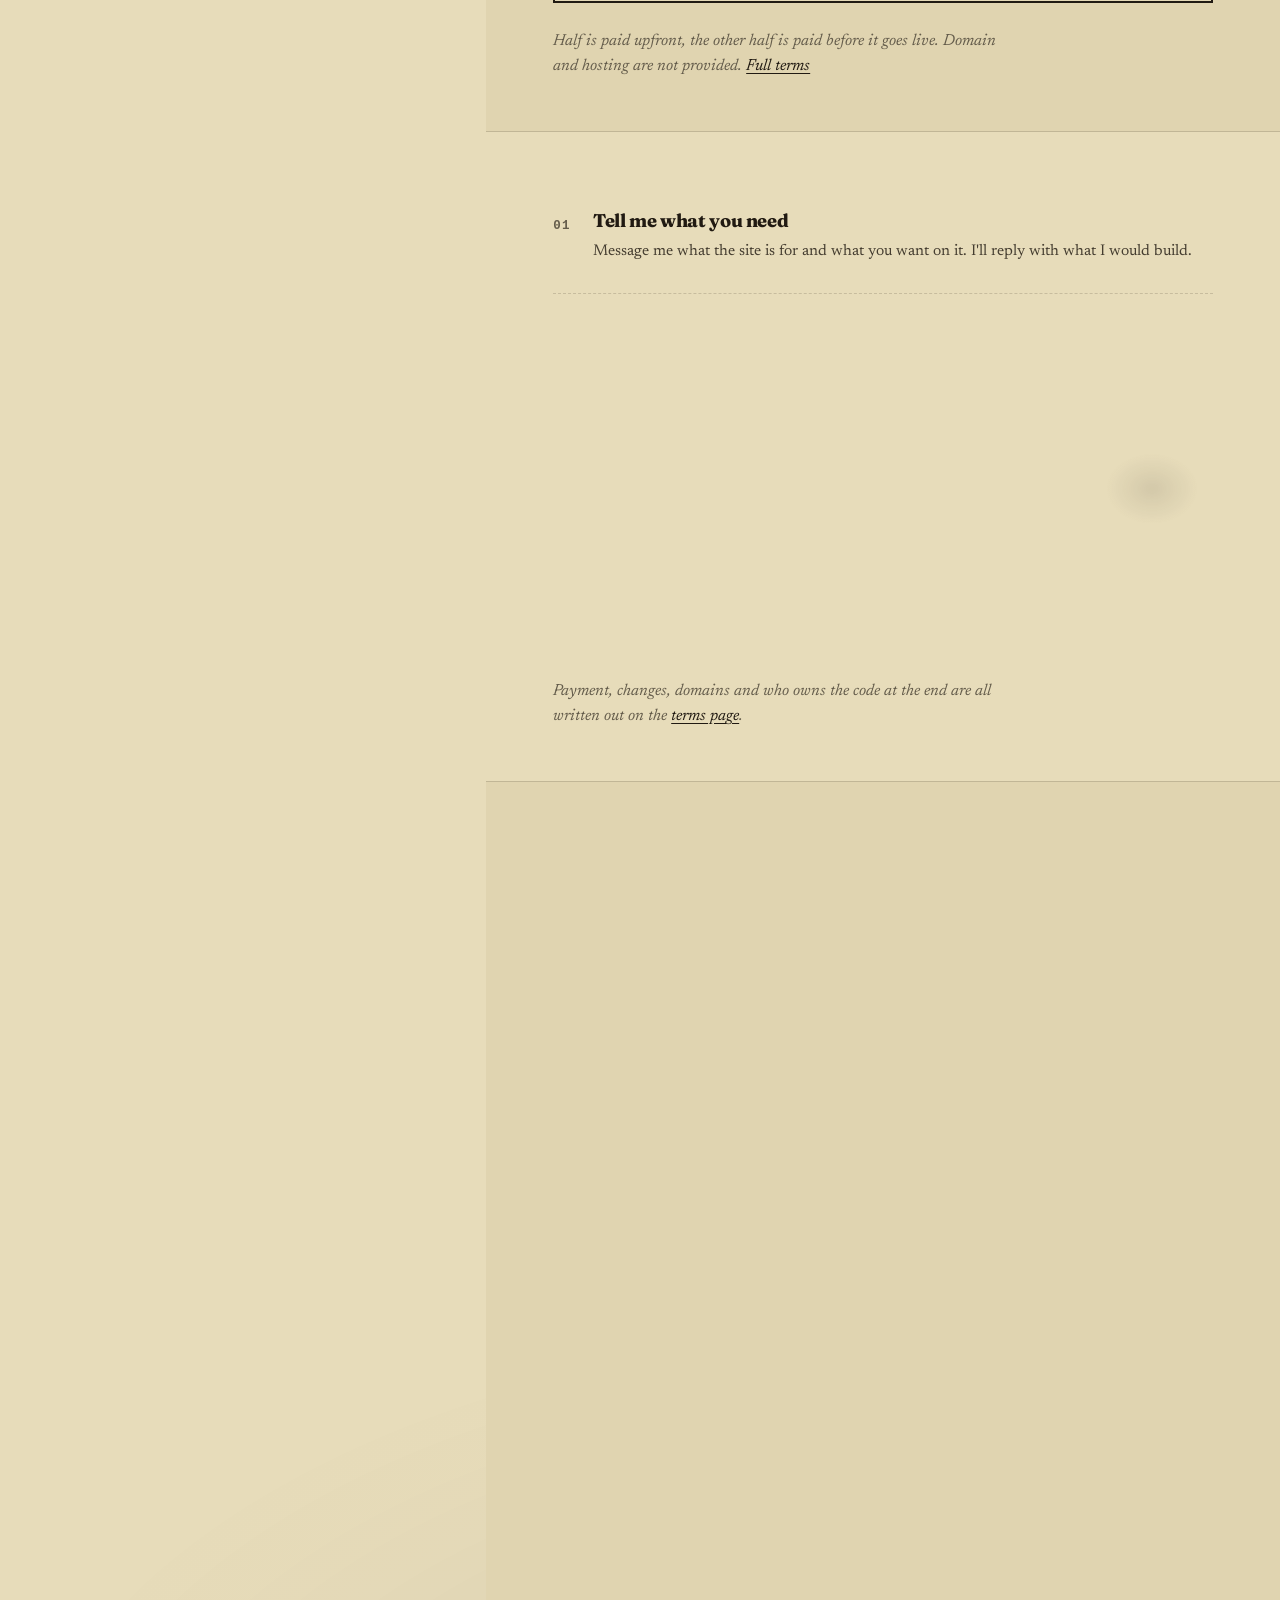
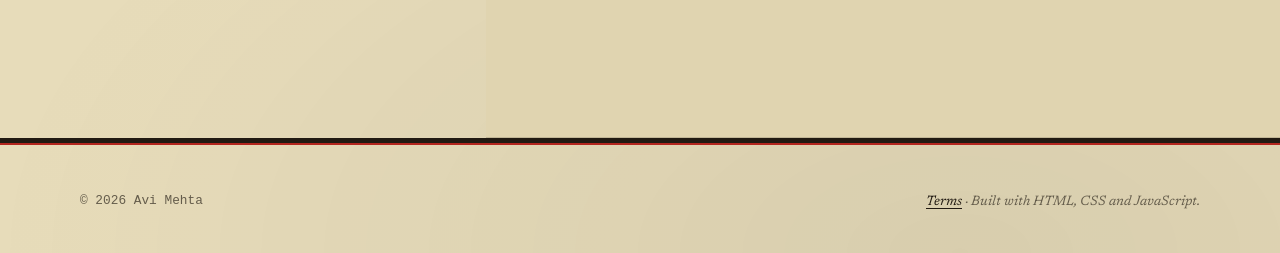
==== commit a02cf100: "Remove the numerals from the masthead index strip The "01 About", "02 Skills" etc row under the hero" ====
--- a/index.html
+++ b/index.html
@@ -66,12 +66,12 @@
 
       <div class="masthead-index">
         <ol class="wrap masthead-index-inner">
-          <li><span class="mi-num">01</span>About</li>
-          <li><span class="mi-num">02</span>Skills</li>
-          <li><span class="mi-num">03</span>Learning</li>
-          <li><span class="mi-num">04</span>Services</li>
-          <li><span class="mi-num">05</span>Ordering</li>
-          <li><span class="mi-num">06</span>Contact</li>
+          <li>About</li>
+          <li>Skills</li>
+          <li>Learning</li>
+          <li>Services</li>
+          <li>Ordering</li>
+          <li>Contact</li>
         </ol>
       </div>
     </section>
--- a/styles.css
+++ b/styles.css
@@ -296,7 +296,7 @@
 }
 .hero-inner {
   position: relative; z-index: 1;
-  padding: clamp(4rem, 9vw, 7rem) 0 clamp(3.5rem, 7vw, 5.5rem);
+  padding: clamp(2.5rem, 5vw, 4rem) 0 clamp(2.25rem, 4vw, 3.25rem);
 }
 
 /* ---------- Masthead: a band and an index, both full-bleed ----------
@@ -329,13 +329,12 @@
 .masthead-index-inner { display: flex; flex-wrap: wrap; list-style: none; margin: 0; padding: 0; }
 .masthead-index-inner li {
   flex: 1 1 auto; border-left: 1px solid var(--border);
-  display: flex; align-items: baseline; justify-content: center; gap: 0.5rem;
+  display: flex; align-items: baseline; justify-content: center;
   padding: 0.6rem 1rem;
   font-family: var(--font-mono); font-size: 0.72rem; font-weight: 600;
   letter-spacing: 0.06em; text-transform: uppercase; color: var(--text-soft);
 }
 .masthead-index-inner li:first-child { border-left: none; }
-.mi-num { color: var(--tabloid-red); font-weight: 700; }
 
 @media (max-width: 640px) {
   .masthead-index-inner { display: grid; grid-template-columns: repeat(2, 1fr); }
@@ -412,14 +411,14 @@
 /* ============================================================
    Sections
    ============================================================ */
-.section { padding: clamp(4rem, 9vw, 6.5rem) 0; position: relative; }
+.section { padding: clamp(2.5rem, 5vw, 4rem) 0; position: relative; }
 .section-alt { background: var(--bg-alt); border-block: 1px solid var(--border); }
 
 .section-head {
   display: flex; align-items: flex-end; gap: 1.2rem;
   padding-bottom: 1rem;
   border-bottom: 6px solid var(--ink);
-  margin-bottom: clamp(2.75rem, 4.5vw, 3.75rem);
+  margin-bottom: clamp(1.5rem, 2.5vw, 2.25rem);
   position: relative;
 }
 :root[data-theme="dark"] .section-head { border-bottom-color: var(--paper); }
@@ -898,8 +897,7 @@
   .rail-item.on a::before { width: 42px; background: var(--tabloid-red); }
 
   .split-right .section {
-    display: grid; align-content: center;
-    padding: clamp(3.5rem, 7vw, 5.5rem) 0;
+    padding: clamp(2.25rem, 4vw, 3.25rem) 0;
   }
   .split-right .wrap {
     width: min(100% - 4rem, 660px);
@@ -924,14 +922,6 @@
 }
 
 @media (min-width: 1000px) {
-  /* Each chapter holds the screen for longer than it needs, so you
-     arrive, settle, read, and only then move on. */
-  .split-right .section { min-height: 112vh; scroll-snap-align: center; }
-
-  /* Snapping is for browsers doing their own scrolling. When the damped
-     scroller is active it drives the page, so snap would fight it. */
-  html:not(.js-scroll) { scroll-snap-type: y proximity; }
-
   .chapter-deck { min-height: 240px; }
 }
 
@@ -1091,10 +1081,6 @@
   transform: rotate(45deg);
 }
 
-/* The damped scroller positions the page itself; native smooth scrolling
-   would animate on top of it and the two would stutter. */
-html.js-scroll { scroll-behavior: auto; }
-
 /* ============================================================
    TERMS PAGE
    ============================================================ */
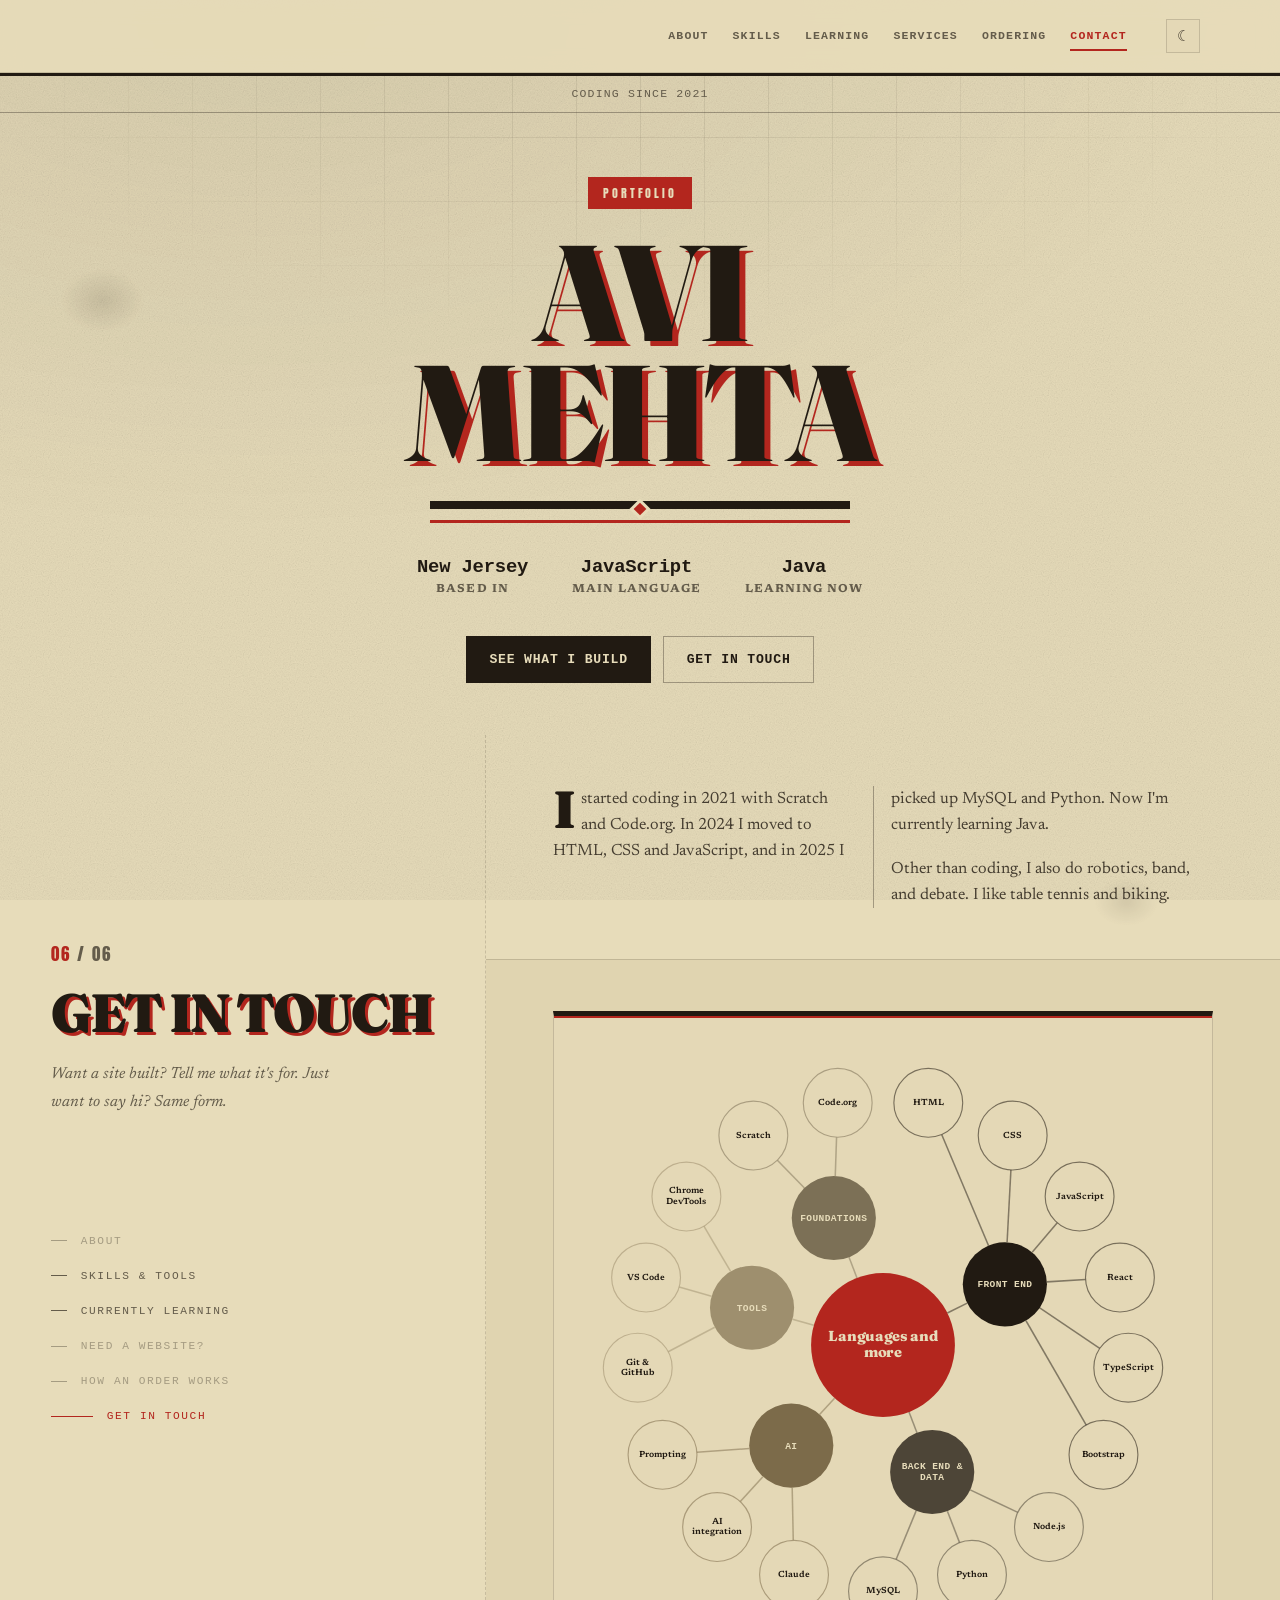
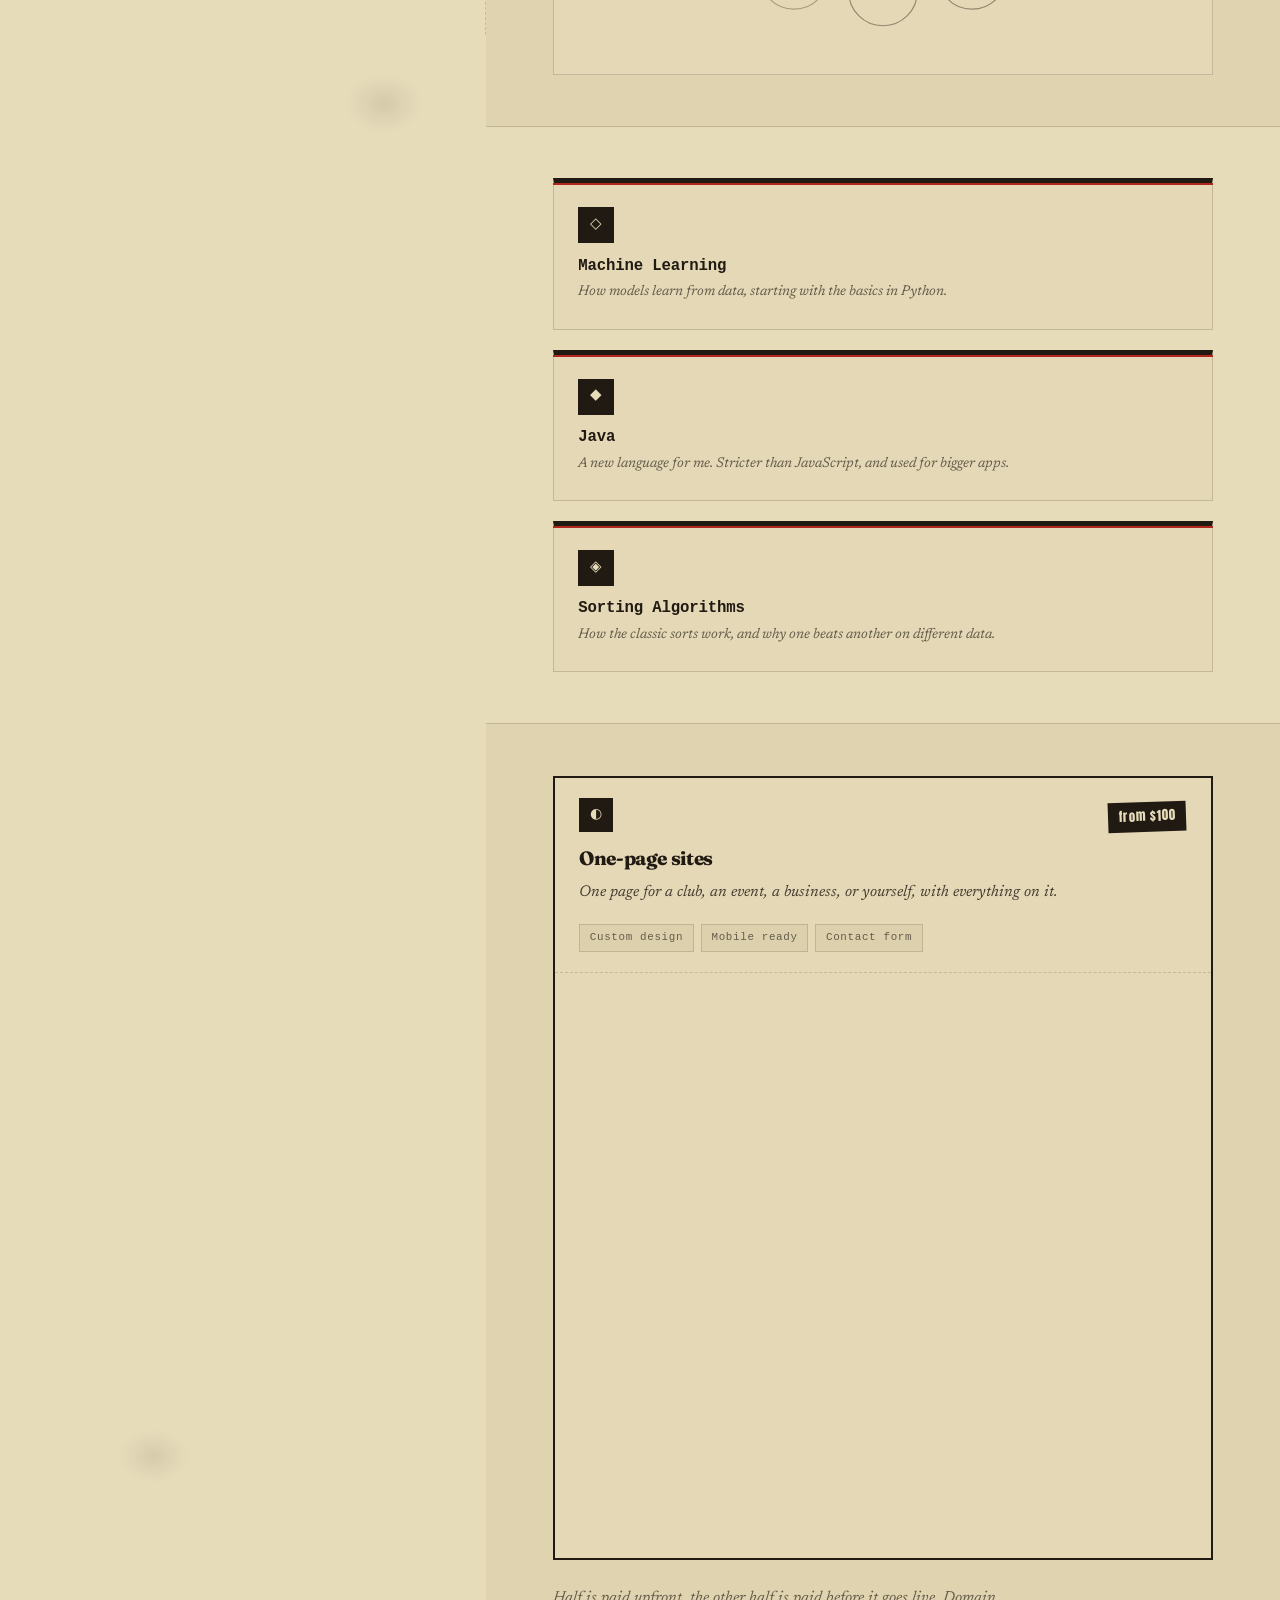
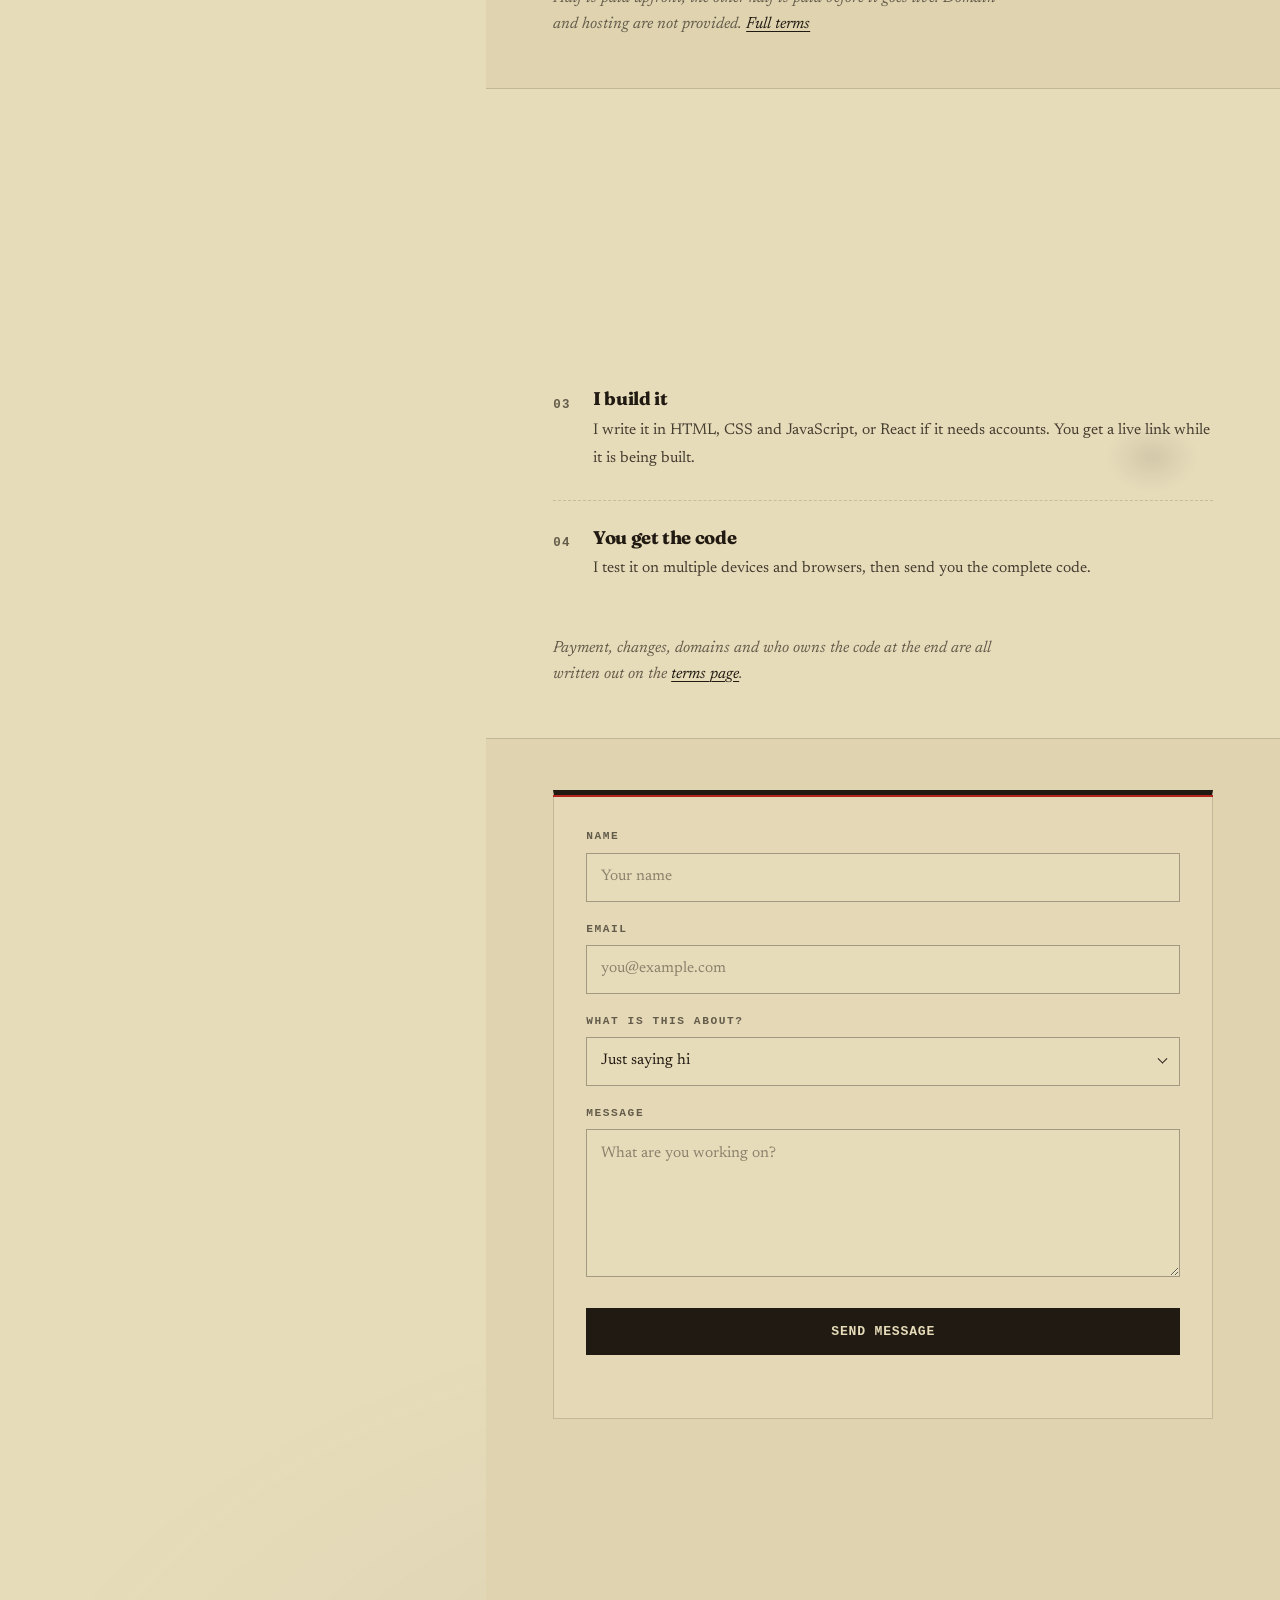
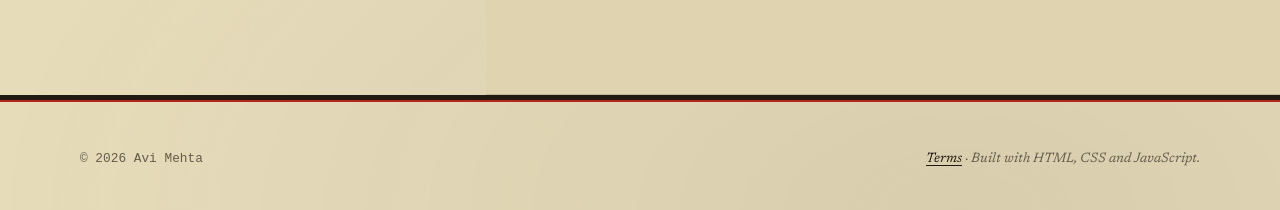
==== commit 721e2d71: "Remove the section index strip entirely That was the "About Skills Learning Services Ordering Contac" ====
--- a/index.html
+++ b/index.html
@@ -63,17 +63,6 @@
           </div>
         </div>
       </div>
-
-      <div class="masthead-index">
-        <ol class="wrap masthead-index-inner">
-          <li>About</li>
-          <li>Skills</li>
-          <li>Learning</li>
-          <li>Services</li>
-          <li>Ordering</li>
-          <li>Contact</li>
-        </ol>
-      </div>
     </section>
 
     <div class="split">
--- a/styles.css
+++ b/styles.css
@@ -299,10 +299,10 @@
   padding: clamp(2.5rem, 5vw, 4rem) 0 clamp(2.25rem, 4vw, 3.25rem);
 }
 
-/* ---------- Masthead: a band and an index, both full-bleed ----------
+/* ---------- Masthead band: full-bleed ----------
    .hero has no ancestor .wrap and no side padding of its own, so a plain
    100%-width child already reaches the true viewport edge. */
-.masthead-band, .masthead-index { position: relative; z-index: 1; width: 100%; }
+.masthead-band { position: relative; z-index: 1; width: 100%; }
 
 .masthead-band {
   border-top: 3px solid var(--ink);
@@ -318,28 +318,6 @@
 }
 .masthead-band .masthead-dateline {
   margin: 0; font-size: inherit; letter-spacing: inherit; color: inherit;
-}
-
-.masthead-index {
-  border-top: 1px dashed var(--border);
-  border-bottom: 4px double var(--ink);
-}
-:root[data-theme="dark"] .masthead-index { border-bottom-color: var(--paper); }
-
-.masthead-index-inner { display: flex; flex-wrap: wrap; list-style: none; margin: 0; padding: 0; }
-.masthead-index-inner li {
-  flex: 1 1 auto; border-left: 1px solid var(--border);
-  display: flex; align-items: baseline; justify-content: center;
-  padding: 0.6rem 1rem;
-  font-family: var(--font-mono); font-size: 0.72rem; font-weight: 600;
-  letter-spacing: 0.06em; text-transform: uppercase; color: var(--text-soft);
-}
-.masthead-index-inner li:first-child { border-left: none; }
-
-@media (max-width: 640px) {
-  .masthead-index-inner { display: grid; grid-template-columns: repeat(2, 1fr); }
-  .masthead-index-inner li { border-left: none; border-bottom: 1px solid var(--border); }
-  .masthead-index-inner li:nth-child(odd) { border-right: 1px solid var(--border); }
 }
 
 .hero-copy { min-width: 0; max-width: 56ch; margin-inline: auto; }
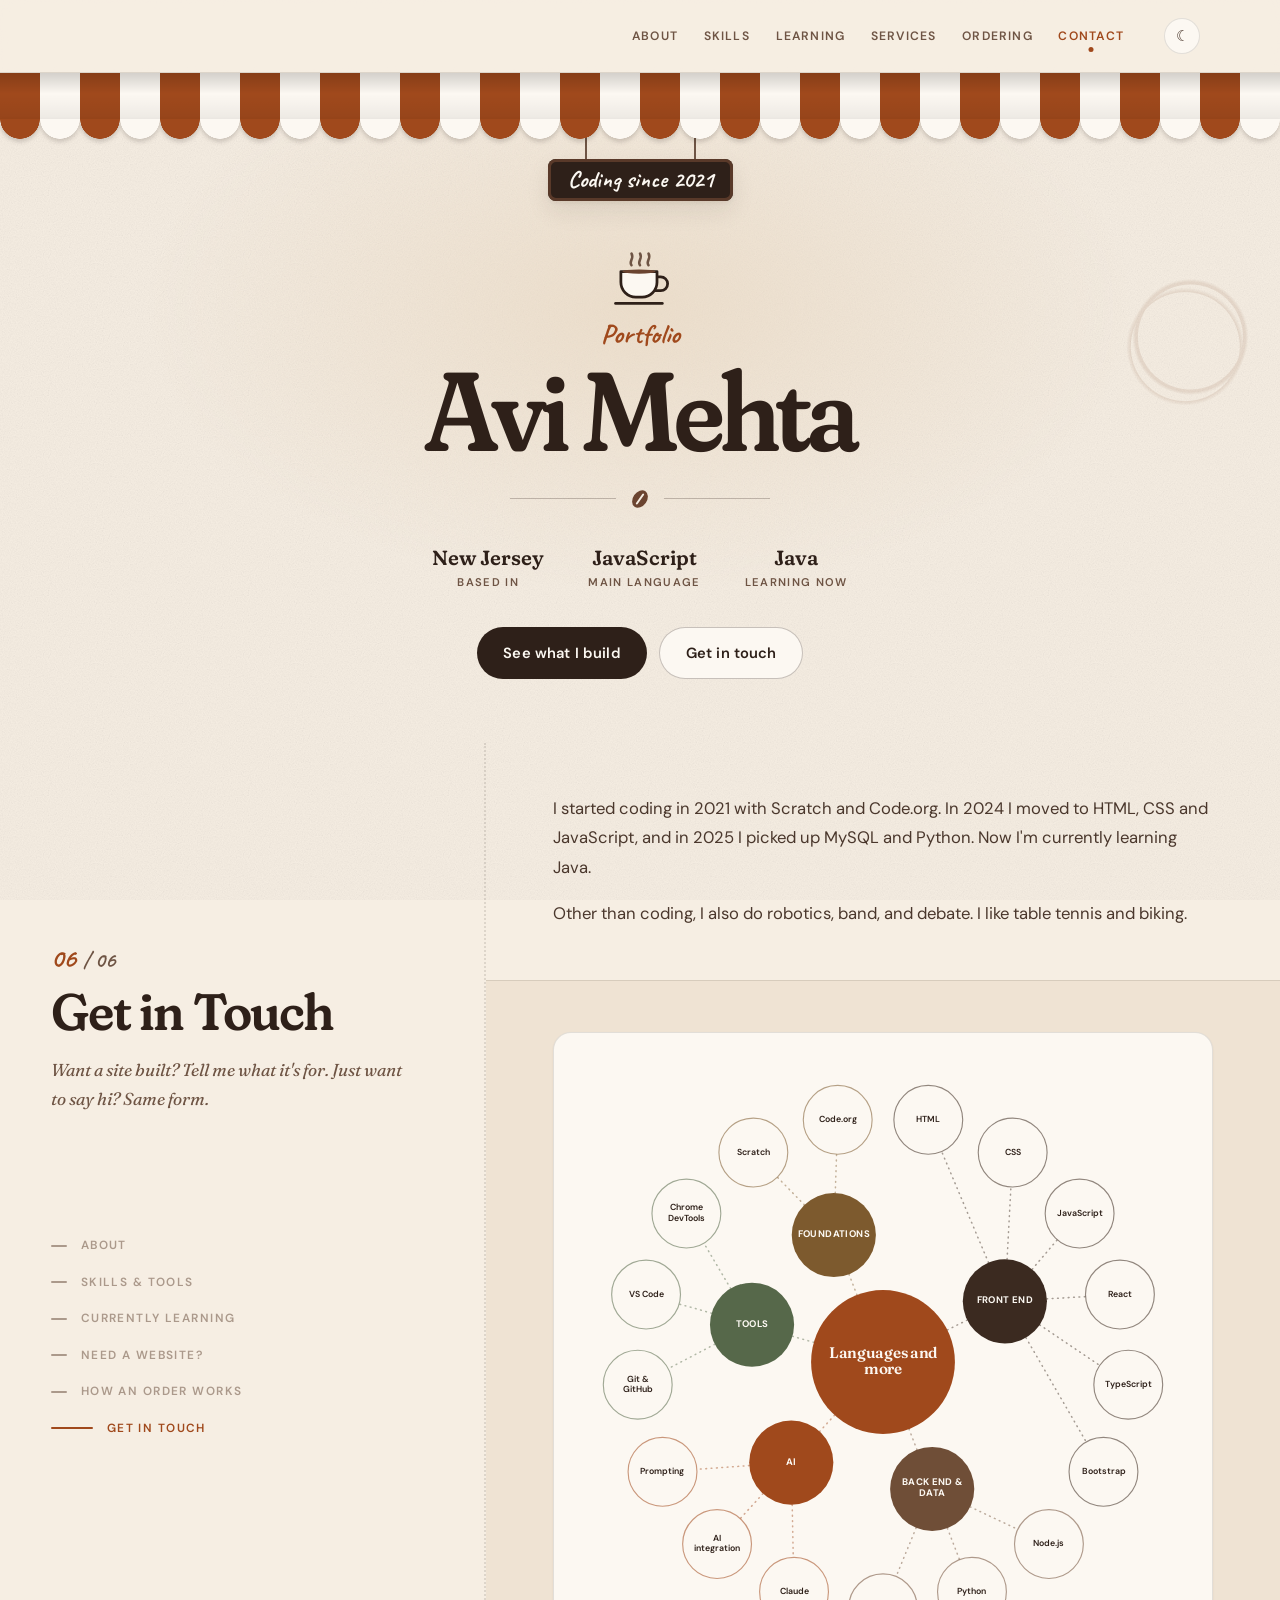
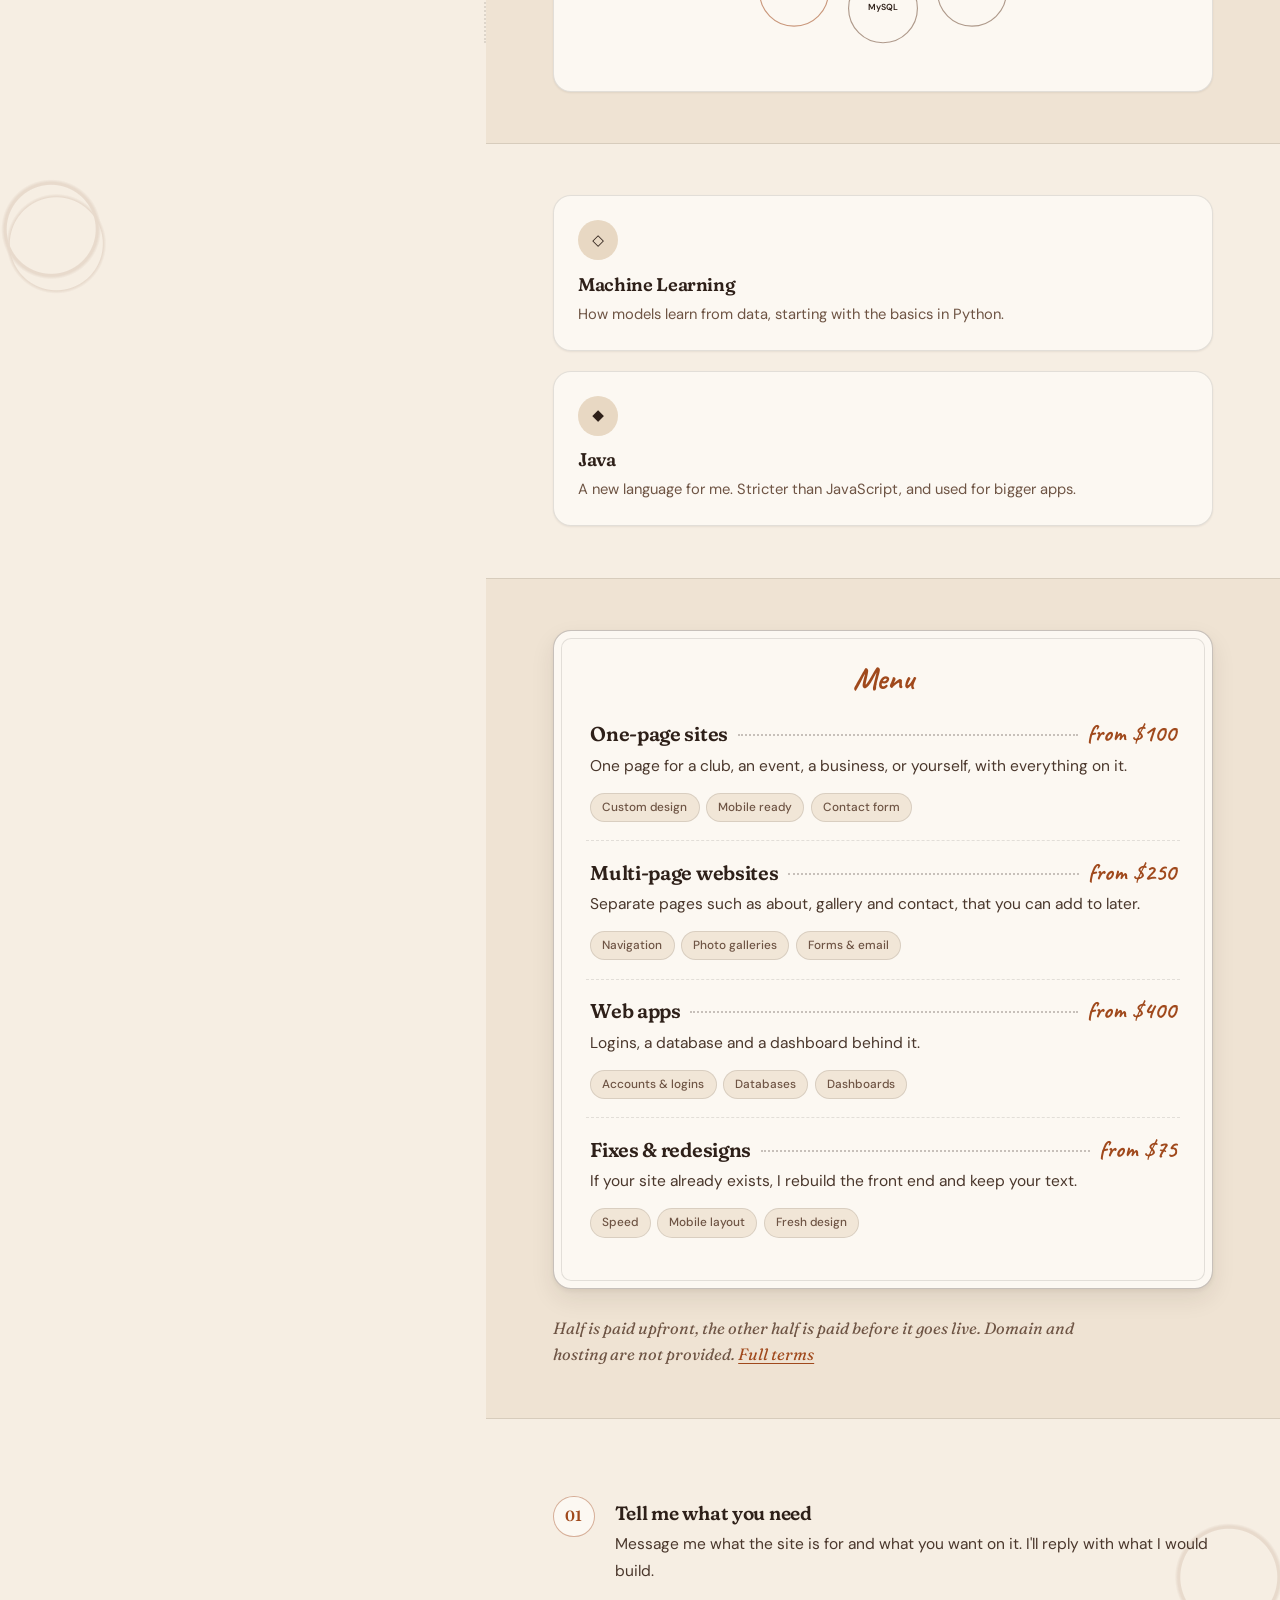
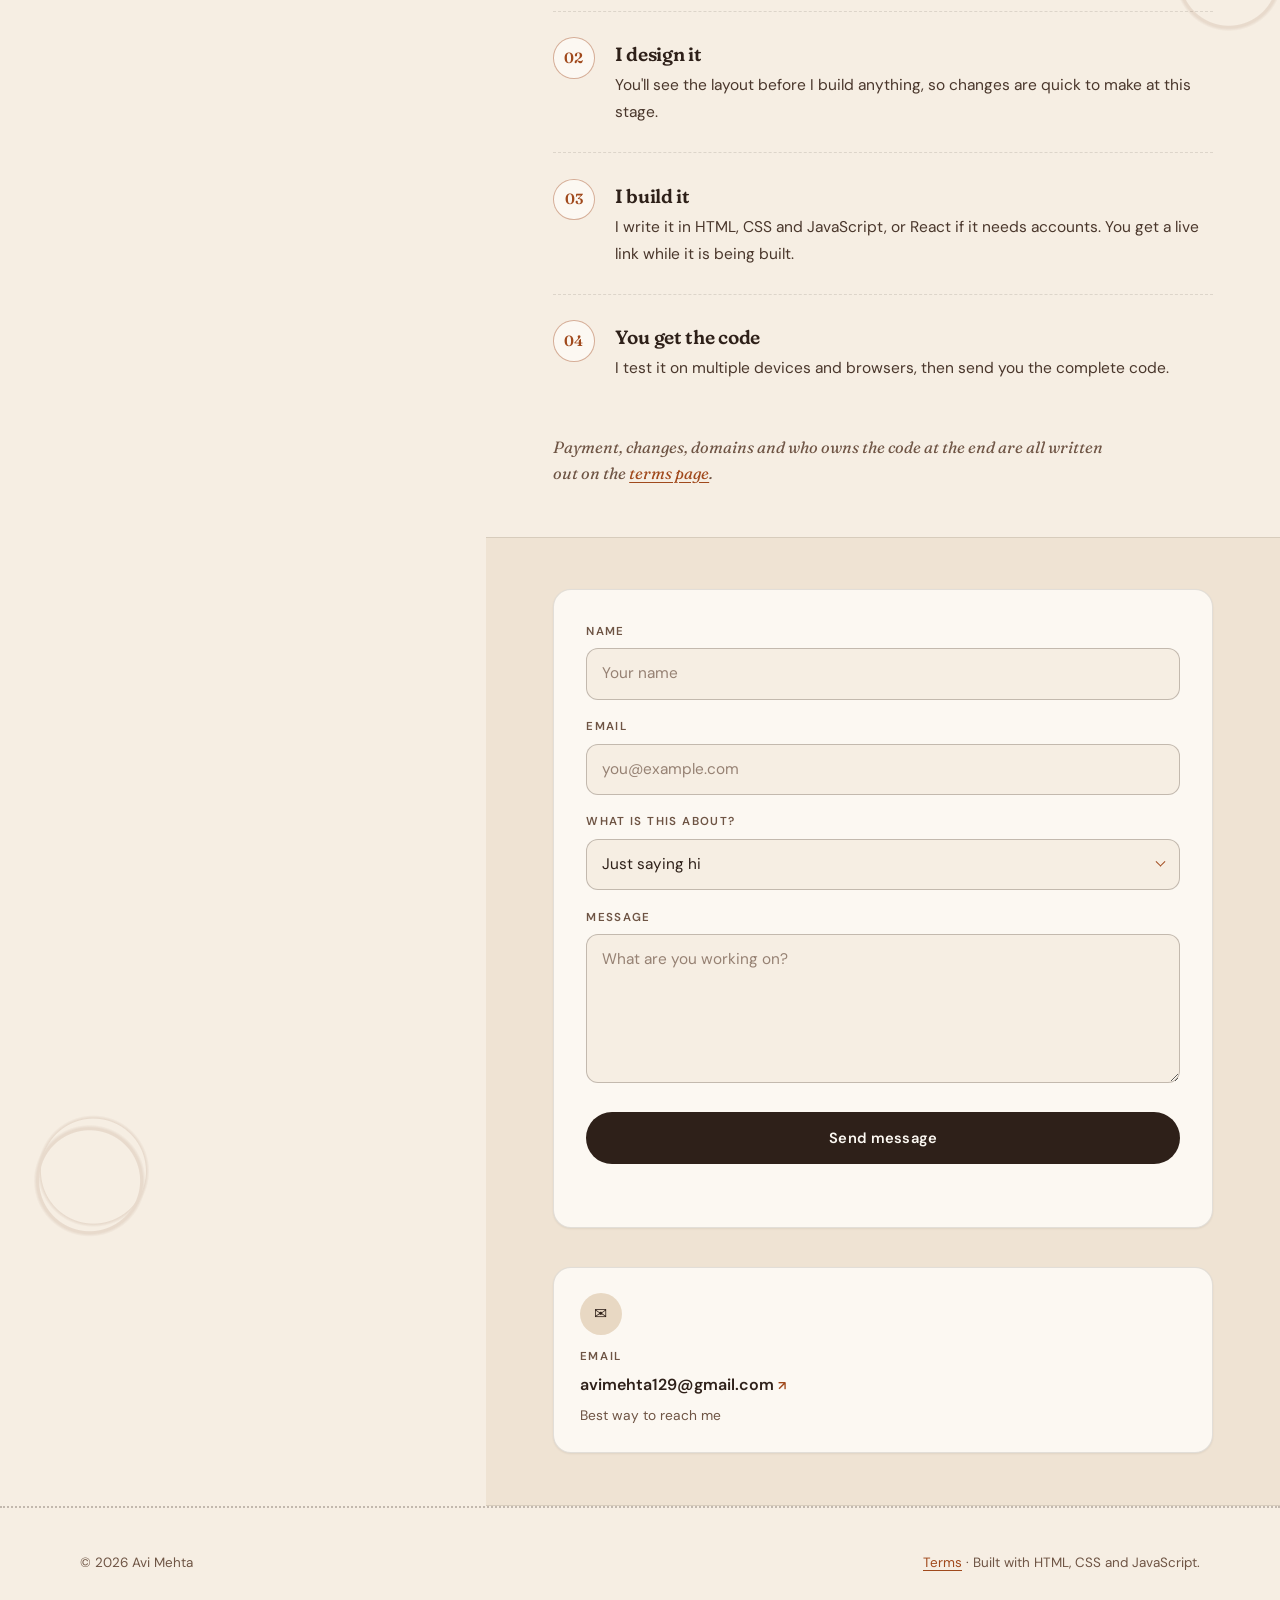
==== commit e3837f9f: "Retheme the site as a coffee shop Swap the newspaper look for a café: cream and espresso palette wit" ====
--- a/index.html
+++ b/index.html
@@ -7,15 +7,15 @@
   <meta name="description" content="Avi Mehta, 8th grader, coding since 2021. I build websites for people who need one.">
   <link rel="preconnect" href="https://fonts.googleapis.com">
   <link rel="preconnect" href="https://fonts.gstatic.com" crossorigin>
-  <link rel="stylesheet" href="https://fonts.googleapis.com/css2?family=Anton&family=Fraunces:ital,opsz,wght@0,9..144,400..900;1,9..144,400..700&family=Newsreader:ital,opsz,wght@0,6..72,400..700;1,6..72,400..600&display=swap">
+  <link rel="stylesheet" href="https://fonts.googleapis.com/css2?family=Caveat:wght@500..700&family=DM+Sans:ital,opsz,wght@0,9..40,400..700;1,9..40,400..600&family=Fraunces:ital,opsz,wght,SOFT,WONK@0,9..144,400..800,0..100,0..1;1,9..144,400..700,0..100,0..1&display=swap">
   <link rel="stylesheet" href="styles.css">
 </head>
 <body>
   <a class="skip-link" href="#main">Skip to content</a>
 
-  <!-- Newsprint texture and age staining. Purely decorative. -->
+  <!-- Paper texture and coffee rings. Purely decorative. -->
   <div class="grain" aria-hidden="true"></div>
-  <div class="age-stains" aria-hidden="true"></div>
+  <div class="coffee-rings" aria-hidden="true"></div>
 
   <header class="topbar">
     <div class="wrap topbar-inner">
@@ -43,14 +43,24 @@
   <main id="main" tabindex="-1">
     <!-- ================= HERO ================= -->
     <section class="hero" id="top">
-      <div class="masthead-band">
-        <div class="wrap masthead-band-inner">
-          <p class="masthead-dateline">Coding since 2021</p>
-        </div>
+      <div class="awning" aria-hidden="true"></div>
+      <div class="hang-sign-wrap">
+        <p class="hang-sign">Coding since 2021</p>
       </div>
 
       <div class="wrap hero-inner">
         <div class="hero-copy">
+          <div class="cup" aria-hidden="true">
+            <svg viewBox="0 0 64 64" width="68" height="68" focusable="false">
+              <path class="steam s1" d="M24 19c-3-4 3-6 0-11" />
+              <path class="steam s2" d="M32 19c-3-4 3-6 0-11" />
+              <path class="steam s3" d="M40 19c-3-4 3-6 0-11" />
+              <path class="cup-handle" d="M48 30h3.5a6.5 6.5 0 0 1 0 13H46" />
+              <path class="cup-body" d="M14 25h34v10a14 14 0 0 1-14 14h-6a14 14 0 0 1-14-14z" />
+              <ellipse class="cup-coffee" cx="31" cy="25" rx="15.5" ry="2" />
+              <path class="saucer" d="M9 55h44" />
+            </svg>
+          </div>
           <p class="masthead-kicker">Portfolio</p>
           <h1 class="hero-name" id="heroName"></h1>
           <div class="masthead-rule" aria-hidden="true"></div>
@@ -113,6 +123,7 @@
         </header>
         <p class="section-lede" id="servicesLede"></p>
         <div class="briefs-box">
+          <p class="menu-heading" aria-hidden="true">Menu</p>
           <div class="services-grid" id="servicesGrid"></div>
         </div>
         <p class="pricing-note" id="pricingNote"></p>
@@ -208,4 +219,4 @@
 
   <script src="script.js"></script>
 </body>
-</html>
+</html>
--- a/styles.css
+++ b/styles.css
@@ -1,113 +1,123 @@
 /* ============================================================
    Avi Mehta — Portfolio
-   Palette: aged newsprint
-     #E7DCBA  paper (yellowed)   ·  #C7B78E  fog
-     #7C6B4A  slate              ·  #211A12  ink
-   Light (paper) by default. A dark "night edition" is available
+   Theme: corner café
+     #F6EEE3  cream (the page)    ·  #FCF8F2  foam (cards)
+     #A0491C  cinnamon (accent)   ·  #2E2019  espresso (text)
+   Light by default. A dark "after hours" roast is available
    via the toggle.
    ============================================================ */
 
-/* ---------- The palette. Every other colour is one of these four,
-     or a mix of two of them. Nothing else is introduced. ---------- */
+/* ---------- The palette ---------- */
 :root {
-  --paper: #E7DCBA;
-  --fog:   #C7B78E;
-  --slate: #7C6B4A;
-  --ink:   #211A12;
+  --cream:    #F6EEE3;
+  --foam:     #FCF8F2;
+  --latte:    #E8D8C3;
+  --mocha:    #6E5444;
+  --espresso: #2E2019;
+  --cinnamon: #A0491C;
 }
 
 /* ---------- Tokens: light (default) ----------
-   Paper is the ground. Surfaces deepen by mixing fog into paper. */
+   Every text/background pair below clears 4.5:1, verified. */
 :root {
-  --bg:            var(--paper);
-  --bg-alt:        color-mix(in srgb, var(--fog) 22%, var(--paper));
-  --surface:       color-mix(in srgb, var(--fog) 10%, var(--paper));
-  --surface-2:     color-mix(in srgb, var(--fog) 30%, var(--paper));
-  --surface-3:     color-mix(in srgb, var(--fog) 46%, var(--paper));
-
-  --text:          var(--ink);
-  --text-soft:     color-mix(in srgb, var(--ink) 82%, var(--paper));
-  --text-muted:    color-mix(in srgb, var(--ink) 66%, var(--paper));
-  --heading:       var(--ink);
-
-  --accent:        var(--ink);
-  --accent-solid:  var(--ink);
-  --accent-deep:   color-mix(in srgb, var(--ink) 85%, var(--slate));
-  --accent-soft:   color-mix(in srgb, var(--ink) 8%, transparent);
-  --accent-line:   color-mix(in srgb, var(--ink) 32%, transparent);
-
-  --border:        color-mix(in srgb, var(--ink) 16%, transparent);
-  --border-strong: color-mix(in srgb, var(--ink) 34%, transparent);
-
-  --shadow-sm: 0 1px 2px color-mix(in srgb, var(--ink) 10%, transparent);
-  --shadow:    0 1px 0 color-mix(in srgb, var(--ink) 14%, transparent),
-               0 8px 20px color-mix(in srgb, var(--ink) 8%, transparent);
-  --shadow-lg: 0 2px 0 color-mix(in srgb, var(--ink) 16%, transparent),
-               0 16px 34px color-mix(in srgb, var(--ink) 12%, transparent);
-  --on-accent: var(--paper);
-
-  /* Mind-map branches: a tonal ramp, since there is no accent hue. */
-  --mm-1: var(--ink);
-  --mm-2: color-mix(in srgb, var(--ink) 78%, var(--paper));
-  --mm-3: var(--slate);
-  --mm-4: color-mix(in srgb, var(--slate) 68%, var(--paper));
-  --mm-5: color-mix(in srgb, var(--fog) 55%, var(--ink));
-
-  /* One spot color, used narrowly: numerals, wayfinding, the misregistration
-     ghost, the price stamp and form errors. Never body text, links or fills
-     outside that list. 5.74:1 on paper, verified. */
-  --tabloid-red: #B3261E;
+  --bg:            var(--cream);
+  --bg-alt:        #EFE3D3;
+  --surface:       var(--foam);
+  --surface-2:     #F1E6D7;
+  --surface-3:     var(--latte);
+
+  --text:          var(--espresso);
+  --text-soft:     #4A372C;
+  --text-muted:    var(--mocha);
+  --heading:       var(--espresso);
+
+  --accent:        var(--cinnamon);
+  --accent-solid:  var(--espresso);
+  --accent-soft:   color-mix(in srgb, var(--cinnamon) 10%, transparent);
+  --accent-line:   color-mix(in srgb, var(--cinnamon) 42%, transparent);
+  --on-accent:     var(--foam);
+
+  --border:        color-mix(in srgb, var(--espresso) 12%, transparent);
+  --border-strong: color-mix(in srgb, var(--espresso) 26%, transparent);
+
+  --shadow-sm: 0 1px 2px color-mix(in srgb, var(--espresso) 8%, transparent);
+  --shadow:    0 2px 4px color-mix(in srgb, var(--espresso) 6%, transparent),
+               0 10px 24px color-mix(in srgb, var(--espresso) 9%, transparent);
+  --shadow-lg: 0 4px 8px color-mix(in srgb, var(--espresso) 8%, transparent),
+               0 20px 40px color-mix(in srgb, var(--espresso) 14%, transparent);
+
+  /* Mind-map branches: a roast ramp. Foam labels clear 5.7:1 on each. */
+  --mm-root:  var(--cinnamon);
+  --mm-label: var(--foam);
+  --mm-1: #3B2A20;
+  --mm-2: #6F4E37;
+  --mm-3: #A0491C;
+  --mm-4: #56684A;
+  --mm-5: #7D5A2E;
+
+  --error:     #A3231A;
+  --bean:      #6B4430;
+  --ring:      #8B5A3C;
+  --awning-a:  var(--cinnamon);
+  --awning-b:  var(--foam);
+  --sign-bg:   var(--espresso);
+  --sign-ink:  var(--foam);
+  --glow:      color-mix(in srgb, var(--latte) 75%, transparent);
 
   --font-display: "Fraunces", Georgia, "Iowan Old Style", serif;
-  --font-serif: "Newsreader", Georgia, "Iowan Old Style", serif;
-  --font-mono: ui-monospace, SFMono-Regular, "SF Mono", Menlo, Consolas, monospace;
-  --font-stamp: "Anton", var(--font-mono);
+  --font-body: "DM Sans", system-ui, -apple-system, "Segoe UI", sans-serif;
+  --font-hand: "Caveat", "Bradley Hand", "Segoe Print", cursive;
 
   --wrap: 1120px;
-  --r-sm: 0px;
-  --r-md: 0px;
-  --r-lg: 0px;
-  --r-xl: 2px;
-}
-
-/* ---------- Tokens: dark, "night edition" ----------
-   Ink is the ground. Surfaces lift by mixing paper into ink. */
+  --r-sm: 8px;
+  --r-md: 999px;
+  --r-lg: 18px;
+}
+
+/* ---------- Tokens: dark, "after hours" ---------- */
 :root[data-theme="dark"] {
-  --bg:            var(--ink);
-  --bg-alt:        color-mix(in srgb, var(--paper) 6%, var(--ink));
-  --surface:       color-mix(in srgb, var(--paper) 9%, var(--ink));
-  --surface-2:     color-mix(in srgb, var(--paper) 14%, var(--ink));
-  --surface-3:     color-mix(in srgb, var(--paper) 21%, var(--ink));
-
-  --text:          var(--paper);
-  --text-soft:     color-mix(in srgb, var(--paper) 80%, var(--ink));
-  --text-muted:    color-mix(in srgb, var(--paper) 58%, var(--ink));
-  --heading:       var(--paper);
-
-  --accent:        var(--paper);
-  --accent-solid:  var(--paper);
-  --accent-deep:   color-mix(in srgb, var(--paper) 85%, var(--fog));
-  --accent-soft:   color-mix(in srgb, var(--paper) 10%, transparent);
-  --accent-line:   color-mix(in srgb, var(--paper) 34%, transparent);
-
-  --border:        color-mix(in srgb, var(--paper) 13%, transparent);
-  --border-strong: color-mix(in srgb, var(--paper) 27%, transparent);
+  --bg:            #1C1410;
+  --bg-alt:        #231A15;
+  --surface:       #2A1F19;
+  --surface-2:     #33271F;
+  --surface-3:     #3E3027;
+
+  --text:          #F2E6D6;
+  --text-soft:     #DCCBB6;
+  --text-muted:    #B8A48F;
+  --heading:       #F2E6D6;
+
+  --accent:        #E3A26B;
+  --accent-solid:  #F2E6D6;
+  --accent-soft:   color-mix(in srgb, #E3A26B 12%, transparent);
+  --accent-line:   color-mix(in srgb, #E3A26B 45%, transparent);
+  --on-accent:     #1C1410;
+
+  --border:        color-mix(in srgb, #F2E6D6 11%, transparent);
+  --border-strong: color-mix(in srgb, #F2E6D6 24%, transparent);
 
   --shadow-sm: 0 1px 2px color-mix(in srgb, black 40%, transparent);
-  --shadow:    0 1px 0 color-mix(in srgb, black 50%, transparent),
-               0 12px 28px color-mix(in srgb, black 45%, transparent);
-  --shadow-lg: 0 2px 0 color-mix(in srgb, black 55%, transparent),
-               0 22px 46px color-mix(in srgb, black 55%, transparent);
-  --on-accent: var(--ink);
-
-  --mm-1: var(--paper);
-  --mm-2: color-mix(in srgb, var(--paper) 78%, var(--ink));
-  --mm-3: var(--fog);
-  --mm-4: color-mix(in srgb, var(--fog) 62%, var(--ink));
-  --mm-5: var(--slate);
-
-  /* Lifted so the ghost/numerals still clear 4.5:1 against ink. 5.60:1 verified. */
-  --tabloid-red: color-mix(in srgb, #B3261E 55%, var(--paper) 45%);
+  --shadow:    0 2px 4px color-mix(in srgb, black 35%, transparent),
+               0 12px 28px color-mix(in srgb, black 40%, transparent);
+  --shadow-lg: 0 4px 8px color-mix(in srgb, black 40%, transparent),
+               0 22px 46px color-mix(in srgb, black 50%, transparent);
+
+  --mm-root:  #E3A26B;
+  --mm-label: #1C1410;
+  --mm-1: #F2E6D6;
+  --mm-2: #D9BFA0;
+  --mm-3: #E3A26B;
+  --mm-4: #A9BD98;
+  --mm-5: #CFA77A;
+
+  --error:     #F08A7E;
+  --bean:      #C79A73;
+  --ring:      #C79A73;
+  --awning-a:  #8A3E18;
+  --awning-b:  #3A2B22;
+  --sign-bg:   #F2E6D6;
+  --sign-ink:  #1C1410;
+  --glow:      color-mix(in srgb, #E3A26B 9%, transparent);
 }
 
 /* ---------- Reset ---------- */
@@ -122,9 +132,9 @@
   margin: 0;
   background: var(--bg);
   color: var(--text);
-  font-family: var(--font-serif);
+  font-family: var(--font-body);
   font-size: 16.5px;
-  line-height: 1.62;
+  line-height: 1.65;
   -webkit-font-smoothing: antialiased;
   -moz-osx-font-smoothing: grayscale;
   overflow-x: hidden;
@@ -132,11 +142,12 @@
 h1, h2, h3, h4 {
   font-family: var(--font-display);
   font-optical-sizing: auto;
+  font-variation-settings: "SOFT" 100, "WONK" 0;
   color: var(--heading);
-  line-height: 1.1;
+  line-height: 1.12;
   letter-spacing: -0.02em;
   margin: 0;
-  font-weight: 750;
+  font-weight: 600;
 }
 p { margin: 0 0 1rem; }
 p:last-child { margin-bottom: 0; }
@@ -145,7 +156,7 @@
 li { list-style: none; }
 img { max-width: 100%; height: auto; display: block; }
 pre { margin: 0; }
-::selection { background: var(--accent-solid); color: var(--on-accent); }
+::selection { background: var(--accent); color: var(--on-accent); }
 
 :focus-visible { outline: 2px solid var(--accent); outline-offset: 3px; border-radius: var(--r-sm); }
 
@@ -167,44 +178,35 @@
   opacity: 0.85;
 }
 
-/* ---------- Newsprint texture ---------- */
+/* ---------- Paper texture, like a kraft menu ---------- */
 .grain {
   position: fixed; inset: 0; z-index: 1; pointer-events: none;
-  opacity: 0.5; mix-blend-mode: multiply;
+  opacity: 0.32; mix-blend-mode: multiply;
   background-image: url("data:image/svg+xml,%3Csvg xmlns='http://www.w3.org/2000/svg' width='200' height='200'%3E%3Cfilter id='n'%3E%3CfeTurbulence type='fractalNoise' baseFrequency='0.85' numOctaves='3' stitchTiles='stitch'/%3E%3CfeColorMatrix type='saturate' values='0'/%3E%3C/filter%3E%3Crect width='200' height='200' filter='url(%23n)' opacity='0.5'/%3E%3C/svg%3E");
 }
-:root[data-theme="dark"] .grain { opacity: 0.32; mix-blend-mode: overlay; }
-
-/* ---------- Age: foxing stains and a worn top/bottom edge ----------
-   Real old newsprint doesn't yellow evenly — a handful of rust-brown
-   foxing spots, sparse, not a repeating pattern, plus a bit more wear at
-   the very top and bottom of the sheet than in the middle. This is
-   `absolute`, not `fixed`, and tied to `body` (position: relative, above)
-   so it sits on the PAGE and scrolls with it — a `fixed` version repeats
-   the exact same blotch at the same spot on every screenful, which reads
-   as dirt on the glass, not wear on the paper. Every spot below is a
-   one-off placed by percentage of the whole document, so it scales with
-   however long the page is instead of tiling into a visible grid. */
-.age-stains {
+:root[data-theme="dark"] .grain { opacity: 0.22; mix-blend-mode: overlay; }
+
+/* ---------- Coffee rings ----------
+   A few mug marks left on the page. `absolute` on body (not `fixed`) so
+   they sit on the page and scroll with it instead of following the
+   viewport. Each ring is two slightly offset circles, so the edge comes
+   out uneven the way a real one does. */
+.coffee-rings {
   position: absolute; inset: 0; z-index: 1; pointer-events: none;
   background-repeat: no-repeat;
   background-image:
-    radial-gradient(ellipse 100% 14% at 20% 0%,   color-mix(in srgb, var(--ink) 16%, transparent), transparent 75%),
-    radial-gradient(ellipse 100% 14% at 75% 100%, color-mix(in srgb, var(--ink) 18%, transparent), transparent 75%),
-    radial-gradient(ellipse 60px 46px at 8% 6%,   color-mix(in srgb, var(--ink) 30%, transparent), transparent 70%),
-    radial-gradient(ellipse 45px 34px at 88% 18%, color-mix(in srgb, var(--ink) 24%, transparent), transparent 70%),
-    radial-gradient(ellipse 55px 42px at 30% 34%, color-mix(in srgb, var(--ink) 22%, transparent), transparent 70%),
-    radial-gradient(ellipse 40px 30px at 65% 47%, color-mix(in srgb, var(--ink) 26%, transparent), transparent 70%),
-    radial-gradient(ellipse 50px 38px at 12% 61%, color-mix(in srgb, var(--ink) 20%, transparent), transparent 70%),
-    radial-gradient(ellipse 65px 50px at 90% 73%, color-mix(in srgb, var(--ink) 24%, transparent), transparent 70%),
-    radial-gradient(ellipse 42px 32px at 45% 86%, color-mix(in srgb, var(--ink) 18%, transparent), transparent 70%),
-    radial-gradient(ellipse 55px 42px at 78% 94%, color-mix(in srgb, var(--ink) 22%, transparent), transparent 70%);
-  mix-blend-mode: multiply;
-  opacity: 0.4;
-}
-:root[data-theme="dark"] .age-stains { opacity: 0.3; mix-blend-mode: overlay; }
-
-@media print { .age-stains { display: none !important; } }
+    radial-gradient(circle at 93% 7%,     transparent 52px, var(--ring) 53px, var(--ring) 55px, transparent 58px),
+    radial-gradient(circle at 92.6% 7.2%, transparent 54px, var(--ring) 55px, transparent 59px),
+    radial-gradient(circle at 4% 38%,     transparent 44px, var(--ring) 45px, var(--ring) 47px, transparent 50px),
+    radial-gradient(circle at 4.4% 38.3%, transparent 46px, var(--ring) 47px, transparent 50px),
+    radial-gradient(circle at 96% 66%,    transparent 48px, var(--ring) 49px, var(--ring) 51px, transparent 54px),
+    radial-gradient(circle at 7% 91%,     transparent 50px, var(--ring) 51px, var(--ring) 53px, transparent 56px),
+    radial-gradient(circle at 7.3% 90.8%, transparent 52px, var(--ring) 53px, transparent 56px);
+  opacity: 0.13;
+}
+:root[data-theme="dark"] .coffee-rings { opacity: 0.08; }
+
+@media print { .coffee-rings { display: none !important; } }
 
 .topbar, main, .footer { position: relative; z-index: 2; }
 
@@ -226,24 +228,25 @@
 .nav a {
   position: relative;
   color: var(--text-muted); text-decoration: none;
-  font-family: var(--font-mono); font-size: 0.72rem; font-weight: 600;
+  font-size: 0.76rem; font-weight: 600;
   letter-spacing: 0.1em; text-transform: uppercase;
-  padding: 0.45rem 0.7rem; border-radius: var(--r-sm);
-  transition: color 0.18s ease;
+  padding: 0.45rem 0.75rem; border-radius: var(--r-md);
+  transition: color 0.18s ease, background 0.18s ease;
   white-space: nowrap;
 }
-.nav a:hover { color: var(--text); }
-.nav a.active { color: var(--tabloid-red); }
+.nav a:hover { color: var(--text); background: var(--accent-soft); }
+.nav a.active { color: var(--accent); }
 .nav a.active::after {
-  content: ""; position: absolute; left: 0.7rem; right: 0.7rem; bottom: 0.1rem;
-  height: 2px; background: var(--tabloid-red);
+  content: ""; position: absolute; left: 50%; bottom: 0.05rem;
+  width: 5px; height: 5px; border-radius: 50%;
+  background: var(--accent); transform: translateX(-50%);
 }
 
 .topbar-actions { display: flex; align-items: center; gap: 0.5rem; margin-left: 0.5rem; }
 
 .icon-btn {
   display: grid; place-items: center;
-  width: 34px; height: 34px; border-radius: var(--r-sm);
+  width: 36px; height: 36px; border-radius: 50%;
   background: var(--surface); color: var(--text-soft);
   border: 1px solid var(--border); cursor: pointer;
   font-size: 0.95rem; line-height: 1;
@@ -253,17 +256,18 @@
 .nav-toggle { display: none; }
 
 .scroll-progress {
-  position: absolute; left: 0; bottom: -1px; height: 2px; width: 0%;
-  background: var(--tabloid-red);
+  position: absolute; left: 0; bottom: -1px; height: 3px; width: 0%;
+  background: linear-gradient(90deg, var(--mm-2), var(--accent));
+  border-radius: 0 3px 3px 0;
   transition: width 0.1s linear;
 }
 
 /* ---------- Buttons ---------- */
 .btn {
   display: inline-flex; align-items: center; justify-content: center; gap: 0.45rem;
-  font: inherit; font-family: var(--font-mono); font-size: 0.82rem; font-weight: 650;
-  letter-spacing: 0.06em; text-transform: uppercase;
-  padding: 0.75rem 1.4rem; border-radius: var(--r-md);
+  font: inherit; font-size: 0.92rem; font-weight: 600;
+  letter-spacing: 0.01em;
+  padding: 0.8rem 1.6rem; border-radius: var(--r-md);
   border: 1px solid transparent; cursor: pointer; text-decoration: none;
   transition: transform 0.16s ease, box-shadow 0.2s ease, background 0.2s ease,
               color 0.2s ease, border-color 0.2s ease;
@@ -273,115 +277,141 @@
   color: var(--on-accent);
 }
 .btn-solid:hover { transform: translateY(-2px); box-shadow: var(--shadow); }
-.btn-ghost { background: transparent; color: var(--text); border-color: var(--border-strong); }
+.btn-ghost { background: var(--surface); color: var(--text); border-color: var(--border-strong); }
 .btn-ghost:hover { border-color: var(--accent); color: var(--accent); transform: translateY(-2px); }
 
 /* ============================================================
-   Hero / masthead
+   Hero: the shopfront
    ============================================================ */
 .hero {
   position: relative;
   overflow: hidden;
   text-align: center;
 }
+/* Warm light falling on the counter. */
 .hero::after {
-  content: ""; position: absolute; inset: 0;
-  background-image:
-    linear-gradient(var(--border) 1px, transparent 1px),
-    linear-gradient(90deg, var(--border) 1px, transparent 1px);
-  background-size: 64px 64px;
-  mask-image: radial-gradient(ellipse 70% 55% at 50% 0%, #000 20%, transparent 75%);
-  -webkit-mask-image: radial-gradient(ellipse 70% 55% at 50% 0%, #000 20%, transparent 75%);
-  opacity: 0.5; pointer-events: none;
+  content: ""; position: absolute; inset: 0; pointer-events: none;
+  background: radial-gradient(ellipse 55% 60% at 50% 35%, var(--glow), transparent 70%);
 }
 .hero-inner {
   position: relative; z-index: 1;
-  padding: clamp(2.5rem, 5vw, 4rem) 0 clamp(2.25rem, 4vw, 3.25rem);
-}
-
-/* ---------- Masthead band: full-bleed ----------
-   .hero has no ancestor .wrap and no side padding of its own, so a plain
-   100%-width child already reaches the true viewport edge. */
-.masthead-band { position: relative; z-index: 1; width: 100%; }
-
-.masthead-band {
-  border-top: 3px solid var(--ink);
-  border-bottom: 1px solid var(--border-strong);
-}
-:root[data-theme="dark"] .masthead-band { border-top-color: var(--paper); }
-
-.masthead-band-inner {
-  display: flex; flex-wrap: wrap; justify-content: center; gap: 0.4rem 1.5rem;
-  padding-block: 0.55rem;
-  font-family: var(--font-mono); font-size: 0.72rem; letter-spacing: 0.1em;
-  text-transform: uppercase; color: var(--text-muted); text-align: center;
-}
-.masthead-band .masthead-dateline {
-  margin: 0; font-size: inherit; letter-spacing: inherit; color: inherit;
+  padding: clamp(1.75rem, 4vw, 2.75rem) 0 clamp(2.5rem, 5vw, 4rem);
+}
+
+/* ---------- Awning ----------
+   Stripes are 40px each, and each scallop is a 20px-radius circle centred
+   on its stripe, so the scallops line up with the stripes at any width.
+   .hero has no side padding, so 100% reaches the viewport edge. */
+.awning {
+  position: relative; z-index: 2;
+  width: 100%; height: 46px;
+  background: repeating-linear-gradient(90deg, var(--awning-a) 0 40px, var(--awning-b) 40px 80px);
+}
+.awning::before {
+  content: ""; position: absolute; inset: 0;
+  background: linear-gradient(to bottom,
+    color-mix(in srgb, black 16%, transparent),
+    transparent 45%,
+    color-mix(in srgb, black 6%, transparent));
+}
+.awning::after {
+  content: ""; position: absolute; left: 0; right: 0; top: 100%; height: 20px;
+  background:
+    radial-gradient(circle at 20px 0, var(--awning-a) 19.5px, transparent 20px) 0 0 / 80px 20px repeat-x,
+    radial-gradient(circle at 60px 0, var(--awning-b) 19.5px, transparent 20px) 0 0 / 80px 20px repeat-x;
+  filter: drop-shadow(0 3px 2px color-mix(in srgb, var(--espresso) 18%, transparent));
+}
+
+/* ---------- The sign hanging under it ---------- */
+.hang-sign-wrap { position: relative; z-index: 1; display: flex; justify-content: center; }
+.hang-sign {
+  position: relative;
+  margin: 40px 0 0;
+  font-family: var(--font-hand); font-size: 1.45rem; font-weight: 700; line-height: 1;
+  color: var(--sign-ink); background: var(--sign-bg);
+  padding: 0.55rem 1.25rem 0.65rem;
+  border-radius: var(--r-sm);
+  box-shadow: inset 0 0 0 3px color-mix(in srgb, var(--bean) 70%, var(--sign-bg)), var(--shadow);
+  transform-origin: 50% -40px;
+  animation: sway 6s ease-in-out infinite;
+}
+.hang-sign::before, .hang-sign::after {
+  content: ""; position: absolute; bottom: 100%;
+  width: 2px; height: 42px; background: var(--text-muted);
+}
+.hang-sign::before { left: 20%; }
+.hang-sign::after  { right: 20%; }
+@keyframes sway {
+  0%, 100% { transform: rotate(-1.8deg); }
+  50%      { transform: rotate(1.4deg); }
 }
 
 .hero-copy { min-width: 0; max-width: 56ch; margin-inline: auto; }
 
+/* ---------- Cup with steam ---------- */
+.cup { width: 68px; margin: 0 auto 0.5rem; color: var(--heading); }
+.cup svg { display: block; width: 100%; height: auto; overflow: visible; }
+.cup .cup-body { fill: var(--surface); stroke: currentColor; stroke-width: 2.6; stroke-linejoin: round; }
+.cup .cup-coffee { fill: var(--bean); }
+.cup .cup-handle, .cup .saucer { fill: none; stroke: currentColor; stroke-width: 2.6; stroke-linecap: round; }
+.cup .steam {
+  fill: none; stroke: var(--text-muted); stroke-width: 2.4; stroke-linecap: round;
+  transform-box: fill-box; transform-origin: center;
+  animation: steam 3.4s ease-in-out infinite;
+}
+.cup .s2 { animation-delay: 1.1s; }
+.cup .s3 { animation-delay: 2.2s; }
+@keyframes steam {
+  0%   { transform: translateY(5px) scaleY(0.8); opacity: 0; }
+  35%  { opacity: 0.85; }
+  100% { transform: translateY(-9px) scaleY(1.1); opacity: 0; }
+}
+
 .masthead-kicker {
-  display: inline-block;
-  font-family: var(--font-stamp); font-weight: 400;
-  font-size: 0.74rem; letter-spacing: 0.24em; text-transform: uppercase;
-  color: var(--on-accent); background: var(--tabloid-red);
-  padding: 0.4rem 0.95rem; margin: 0 0 1.5rem;
+  font-family: var(--font-hand); font-weight: 700;
+  font-size: 1.7rem; line-height: 1;
+  color: var(--accent);
+  margin: 0 0 0.6rem;
 }
 
 .hero-name {
-  font-size: clamp(3.75rem, 13vw, 8.5rem);
-  font-weight: 900; letter-spacing: -0.035em; line-height: 0.88;
-  text-transform: uppercase;
-  margin: 0 0 1rem;
+  font-size: clamp(3.25rem, 11vw, 7rem);
+  font-weight: 600; letter-spacing: -0.035em; line-height: 0.95;
+  margin: 0 0 0.5rem;
   color: var(--heading);
-  text-shadow: 6px 5px 0 var(--tabloid-red);
-}
-@media (max-width: 480px) {
-  .hero-name { text-shadow: 4px 3px 0 var(--tabloid-red); }
-}
-
-.masthead-dateline {
-  font-family: var(--font-mono); font-size: 0.82rem;
-  letter-spacing: 0.04em;
-  color: var(--text-muted); margin: 0;
-}
-
+}
+
+/* ---------- Divider with a coffee bean in the middle ---------- */
 .masthead-rule {
   position: relative;
-  width: 100%; max-width: 420px; margin: 1.75rem auto 2.5rem;
-  border-top: 8px solid var(--ink); border-bottom: none;
-  padding-top: 6px;
-}
+  width: 100%; max-width: 260px; height: 20px; margin: 1.5rem auto 2.25rem;
+  background:
+    linear-gradient(var(--border-strong), var(--border-strong)) left center / calc(50% - 24px) 1px no-repeat,
+    linear-gradient(var(--border-strong), var(--border-strong)) right center / calc(50% - 24px) 1px no-repeat;
+}
+.masthead-rule::before,
 .masthead-rule::after {
-  content: ""; position: absolute; top: 11px; left: 0; right: 0; height: 3px;
-  background: var(--tabloid-red);
-}
-.masthead-rule::before {
-  content: ""; position: absolute; left: 50%; top: 0;
-  width: 9px; height: 9px; z-index: 1;
-  background: var(--tabloid-red);
-  transform: translate(-50%, -50%) rotate(45deg);
-  box-shadow: 0 0 0 3px var(--paper);
-}
-:root[data-theme="dark"] .masthead-rule { border-top-color: var(--paper); }
-:root[data-theme="dark"] .masthead-rule::before { box-shadow: 0 0 0 3px var(--ink); }
+  content: ""; position: absolute; left: 50%; top: 50%;
+  transform: translate(-50%, -50%) rotate(35deg);
+}
+.masthead-rule::before { width: 14px; height: 19px; border-radius: 50%; background: var(--bean); }
+.masthead-rule::after  { width: 2px; height: 13px; border-radius: 2px; background: var(--bg); }
 
 /* Stat strip — flex so it reads well at any number of stats. */
 .stat-strip {
   display: flex; flex-wrap: wrap; justify-content: center;
-  gap: 2.75rem; margin: 0 0 2.25rem;
-}
-.stat { display: grid; gap: 0.15rem; }
+  gap: 1rem 2.75rem; margin: 0 0 2.25rem;
+}
+.stat { display: grid; gap: 0.1rem; }
 .stat-num {
-  font-family: var(--font-mono); font-size: clamp(0.98rem, 1.5vw, 1.18rem);
-  font-weight: 800; line-height: 1.3; letter-spacing: -0.01em;
+  font-family: var(--font-display); font-variation-settings: "SOFT" 100;
+  font-size: clamp(1.1rem, 1.6vw, 1.3rem);
+  font-weight: 600; line-height: 1.3;
   color: var(--heading);
 }
 .stat-label {
-  font-size: 0.72rem; letter-spacing: 0.09em; text-transform: uppercase;
-  color: var(--text-muted); font-weight: 700;
+  font-size: 0.7rem; letter-spacing: 0.12em; text-transform: uppercase;
+  color: var(--text-muted); font-weight: 600;
 }
 
 .hero-actions { display: flex; flex-wrap: wrap; justify-content: center; gap: 0.75rem; }
@@ -393,70 +423,36 @@
 .section-alt { background: var(--bg-alt); border-block: 1px solid var(--border); }
 
 .section-head {
-  display: flex; align-items: flex-end; gap: 1.2rem;
-  padding-bottom: 1rem;
-  border-bottom: 6px solid var(--ink);
+  display: flex; align-items: baseline; gap: 0.9rem;
+  padding-bottom: 0.9rem;
+  border-bottom: 2px dotted var(--border-strong);
   margin-bottom: clamp(1.5rem, 2.5vw, 2.25rem);
-  position: relative;
-}
-:root[data-theme="dark"] .section-head { border-bottom-color: var(--paper); }
-.section-head::after {
-  content: ""; position: absolute; left: 0; right: 0; bottom: -3px; height: 2px;
-  background: var(--tabloid-red);
 }
 .section-num {
-  font-family: var(--font-stamp); font-weight: 400;
-  font-size: clamp(2.75rem, 6.5vw, 4.75rem); line-height: 0.7;
-  letter-spacing: 0; text-transform: uppercase;
-  color: var(--tabloid-red); flex-shrink: 0;
+  font-family: var(--font-hand); font-weight: 700;
+  font-size: clamp(1.7rem, 3vw, 2.2rem); line-height: 1;
+  color: var(--accent); flex-shrink: 0;
 }
 .section-title {
   min-width: 0;
-  font-size: clamp(1.7rem, 5.5vw, 3.6rem);
-  font-weight: 900; letter-spacing: -0.035em; text-transform: uppercase;
-  text-shadow: 3px 3px 0 var(--tabloid-red);
+  font-size: clamp(1.8rem, 4.5vw, 3rem);
+  font-weight: 600; letter-spacing: -0.03em;
 }
 .section-lede {
   max-width: 60ch; color: var(--text-soft); margin: 1rem 0 0;
-  font-size: 1.02rem; line-height: 1.7; font-style: italic;
+  font-family: var(--font-display); font-style: italic;
+  font-size: 1.08rem; line-height: 1.6;
 }
 .section-head + .section-lede { margin-top: -1.5rem; margin-bottom: 2.5rem; }
 
 /* ---------- About ---------- */
-/* ---------- About: a real two-column story ----------
-   column-width caps at 2 columns and collapses to 1 on its own once the
-   container is too narrow — no breakpoint needed for that part. */
 .prose {
-  font-size: 1.02rem;
+  font-size: 1.04rem;
   color: var(--text-soft);
-  max-width: 640px;
-  line-height: 1.6;
-  text-align: left;
-  column-width: 260px;
-  column-count: 2;
-  column-gap: 2.25rem;
-  column-rule: 1px solid var(--border-strong);
-  column-fill: balance;
-  hyphens: auto;
-  -webkit-hyphens: auto;
-  orphans: 2;
-  widows: 2;
+  max-width: 62ch;
+  line-height: 1.75;
 }
 .prose p + p { margin-top: 1.1rem; }
-
-.prose p:first-of-type::first-letter {
-  float: left;
-  font-family: var(--font-display);
-  font-weight: 900;
-  font-size: 3.2em;
-  line-height: 0.82;
-  padding: 0.02em 0.09em 0 0;
-  margin-top: 0.03em;
-  color: var(--heading);
-}
-
-@media (max-width: 480px) { .prose { column-count: 1; } }
-@media print { .prose { column-count: 1; } }
 
 /* ---------- Empty slots ----------
    Cards whose content is still a [placeholder] render as deliberate
@@ -476,55 +472,24 @@
 /* ---------- Tags ---------- */
 .tag-row { display: flex; flex-wrap: wrap; gap: 0.4rem; }
 .tag {
-  font-family: var(--font-mono); font-size: 0.7rem; font-weight: 500;
-  letter-spacing: 0.02em;
+  font-size: 0.76rem; font-weight: 500;
   background: var(--surface-2); color: var(--text-soft);
   border: 1px solid var(--border);
-  padding: 0.28rem 0.6rem; border-radius: var(--r-sm);
+  padding: 0.28rem 0.75rem; border-radius: var(--r-md);
 }
 
 /* ---------- Shared card treatment ----------
-   Every card-like surface gets the same signature: a thick ink top border
-   with a thin red hairline right under it. On hover or focus the two merge
-   into one solid red edge — that's deliberate, not a rendering glitch. */
+   Soft, rounded, a little like a saucer on the counter. */
 .service, .learn-card, .contact-card, .contact-form, .mindmap {
   position: relative;
   background: var(--surface);
   border: 1px solid var(--border);
-  border-top: 5px solid var(--ink);
   border-radius: var(--r-lg);
-  transition: border-top-color 0.2s ease, transform 0.25s ease, box-shadow 0.25s ease;
-}
-:root[data-theme="dark"] .service,
-:root[data-theme="dark"] .learn-card,
-:root[data-theme="dark"] .contact-card,
-:root[data-theme="dark"] .contact-form,
-:root[data-theme="dark"] .mindmap { border-top-color: var(--paper); }
-
-.service::before, .learn-card::before, .contact-card::before,
-.contact-form::before, .mindmap::before {
-  content: ""; position: absolute; top: 0; left: -1px; right: -1px; height: 2px;
-  background: var(--tabloid-red); pointer-events: none;
-}
-
-.service:hover, .learn-card:hover,
-a.contact-card:hover, a.contact-card:focus-visible {
-  border-top-color: var(--tabloid-red);
-}
-/* The dark-theme override two rules up (:root[data-theme="dark"] .contact-card,
-   specificity 0,3,0) otherwise beats a.contact-card:focus-visible (0,2,1) and
-   silently wins, so hover/focus feedback would do nothing in dark mode. */
-:root[data-theme="dark"] .service:hover,
-:root[data-theme="dark"] .learn-card:hover,
-:root[data-theme="dark"] a.contact-card:hover,
-:root[data-theme="dark"] a.contact-card:focus-visible {
-  border-top-color: var(--tabloid-red);
-}
-
-/* Placeholder cards stay quiet — the ink/red signature would fight the
-   deliberately unfinished, dashed look .is-slot already has. */
-.is-slot { border-top-style: dashed; border-top-color: var(--border-strong); }
-.is-slot::before { display: none; }
+  box-shadow: var(--shadow-sm);
+  transition: border-color 0.2s ease, transform 0.25s ease, box-shadow 0.25s ease;
+}
+.learn-card:hover,
+a.contact-card:hover, a.contact-card:focus-visible { border-color: var(--accent-line); }
 
 /* ---------- Skills mind map ---------- */
 .skills-grid { display: block; }
@@ -537,25 +502,24 @@
 .mm-svg { display: block; width: 100%; height: auto; margin-inline: auto; max-width: 780px; }
 
 .mm-node { transition: fill 0.25s ease, stroke 0.25s ease; }
-.mm-node-root { fill: var(--tabloid-red); stroke: none; }
+.mm-node-root { fill: var(--mm-root); stroke: none; }
 .mm-node-branch { stroke: none; }
 .mm-node-leaf { fill: var(--surface); stroke-width: 1.5; stroke-opacity: 0.55; }
 
-.mm-spoke { stroke-width: 2; stroke-opacity: 0.5; }
-
-.mm-label { font-family: var(--font-serif); dominant-baseline: middle; }
+.mm-spoke { stroke-width: 2; stroke-opacity: 0.45; stroke-linecap: round; stroke-dasharray: 1 6; }
+
+.mm-label { font-family: var(--font-body); dominant-baseline: middle; }
 .mm-label-root {
   font-family: var(--font-display);
-  font-size: 19px; font-weight: 800; letter-spacing: -0.02em;
+  font-size: 20px; font-weight: 600; letter-spacing: -0.02em;
   fill: var(--on-accent);
 }
+:root[data-theme="dark"] .mm-label-root { fill: var(--mm-label); }
 .mm-label-branch {
-  font-family: var(--font-mono);
   font-size: 12.5px; font-weight: 700; letter-spacing: 0.04em;
   text-transform: uppercase;
-  fill: var(--paper);
-}
-:root[data-theme="dark"] .mm-label-branch { fill: var(--ink); }
+  fill: var(--mm-label);
+}
 .mm-label-leaf { font-size: 11.5px; font-weight: 600; fill: var(--text); }
 
 .mm-leaf { cursor: default; }
@@ -570,20 +534,19 @@
   position: absolute; width: 1px; height: 1px;
   padding: 0; overflow: hidden; clip: rect(0 0 0 0); white-space: nowrap; border: 0;
 }
-.mm-item h3 { font-size: 0.95rem; margin-bottom: 0.6rem; font-style: normal; }
+.mm-item h3 { font-size: 1.05rem; margin-bottom: 0.6rem; }
 
 /* ---------- Currently learning ---------- */
 .learning-grid { display: grid; grid-template-columns: repeat(auto-fit, minmax(250px, 1fr)); gap: 1.25rem; }
 .learn-card { padding: 1.5rem; }
 .learn-card:hover { transform: translateY(-3px); box-shadow: var(--shadow); }
 .learn-icon {
-  display: grid; place-items: center; width: 36px; height: 36px;
-  margin-bottom: 0.9rem;
-  background: var(--ink); color: var(--paper); font-size: 0.95rem;
-}
-:root[data-theme="dark"] .learn-icon { background: var(--paper); color: var(--ink); }
-.learn-card h3 { font-size: 0.98rem; margin-bottom: 0.4rem; font-family: var(--font-mono); letter-spacing: -0.01em; }
-.learn-card p { font-size: 0.88rem; color: var(--text-muted); line-height: 1.65; font-style: italic; }
+  display: grid; place-items: center; width: 40px; height: 40px;
+  margin-bottom: 0.9rem; border-radius: 50%;
+  background: var(--surface-3); color: var(--heading); font-size: 0.95rem;
+}
+.learn-card h3 { font-size: 1.15rem; margin-bottom: 0.4rem; }
+.learn-card p { font-size: 0.92rem; color: var(--text-muted); line-height: 1.65; }
 
 /* ---------- Contact ---------- */
 .contact-layout {
@@ -597,19 +560,19 @@
 .field { margin-bottom: 1.1rem; }
 .field label {
   display: block;
-  font-family: var(--font-mono); font-size: 0.7rem; font-weight: 600;
-  letter-spacing: 0.14em; text-transform: uppercase;
+  font-size: 0.72rem; font-weight: 600;
+  letter-spacing: 0.12em; text-transform: uppercase;
   color: var(--text-muted); margin-bottom: 0.45rem;
 }
 .field input,
 .field textarea {
   width: 100%;
-  font: inherit; font-family: var(--font-serif); font-size: 0.96rem;
+  font: inherit; font-size: 0.96rem;
   color: var(--text);
   background: var(--bg);
   border: 1px solid var(--border-strong);
-  border-radius: var(--r-sm);
-  padding: 0.7rem 0.85rem;
+  border-radius: 12px;
+  padding: 0.75rem 0.95rem;
   transition: border-color 0.2s ease, box-shadow 0.2s ease;
 }
 .field textarea { resize: vertical; min-height: 120px; line-height: 1.6; }
@@ -622,11 +585,11 @@
   box-shadow: 0 0 0 3px var(--accent-soft);
 }
 .field input.invalid,
-.field textarea.invalid { border-color: var(--tabloid-red); }
+.field textarea.invalid { border-color: var(--error); }
 
 .field-error {
   margin: 0.4rem 0 0;
-  font-size: 0.8rem; color: var(--tabloid-red);
+  font-size: 0.8rem; color: var(--error);
   min-height: 1em;
 }
 .field-error:empty { min-height: 0; }
@@ -645,7 +608,7 @@
   min-height: 1.2em;
 }
 .form-status.is-ok { color: var(--text-muted); }
-.form-status.is-error { color: var(--tabloid-red); font-weight: 600; }
+.form-status.is-error { color: var(--error); font-weight: 600; }
 .form-status.is-error::before { content: "! "; }
 
 .contact-card {
@@ -657,15 +620,14 @@
 .contact-card.is-static { cursor: default; }
 
 .contact-icon {
-  display: grid; place-items: center; width: 38px; height: 38px;
-  margin-bottom: 1rem;
-  background: var(--ink); color: var(--paper);
+  display: grid; place-items: center; width: 42px; height: 42px;
+  margin-bottom: 1rem; border-radius: 50%;
+  background: var(--surface-3); color: var(--heading);
   font-size: 1rem;
 }
-:root[data-theme="dark"] .contact-icon { background: var(--paper); color: var(--ink); }
 .contact-card h3 {
-  font-family: var(--font-mono); font-size: 0.72rem; font-weight: 600;
-  letter-spacing: 0.16em; text-transform: uppercase;
+  font-family: var(--font-body); font-size: 0.72rem; font-weight: 600;
+  letter-spacing: 0.14em; text-transform: uppercase;
   color: var(--text-muted); margin-bottom: 0.5rem;
 }
 .contact-value {
@@ -678,18 +640,12 @@
   transition: transform 0.22s ease;
 }
 a.contact-card:hover .contact-arrow { transform: translate(2px, -2px); }
-.contact-note { font-size: 0.85rem; color: var(--text-muted); margin: 0; font-style: italic; }
+.contact-note { font-size: 0.86rem; color: var(--text-muted); margin: 0; }
 
 /* ---------- Footer ---------- */
-.footer { position: relative; padding: 3rem 0 2.5rem; border-top: 5px solid var(--ink); }
-:root[data-theme="dark"] .footer { border-top-color: var(--paper); }
-.footer::before {
-  content: ""; position: absolute; top: 0; left: 0; right: 0; height: 2px;
-  background: var(--tabloid-red);
-}
+.footer { position: relative; padding: 2.75rem 0 2.5rem; border-top: 2px dotted var(--border-strong); }
 .footer-inner { display: flex; flex-wrap: wrap; gap: 0.75rem; justify-content: space-between; align-items: center; }
-.footer p { margin: 0; font-size: 0.8rem; color: var(--text-muted); font-family: var(--font-mono); }
-.footer p.footer-note { font-family: var(--font-serif); font-style: italic; font-size: 0.85rem; }
+.footer p { margin: 0; font-size: 0.84rem; color: var(--text-muted); }
 
 /* ---------- Reveal ---------- */
 .reveal { opacity: 0; transform: translateY(16px); transition: opacity 0.5s ease, transform 0.5s cubic-bezier(0.22, 1, 0.36, 1); }
@@ -705,7 +661,8 @@
 }
 .reveal-title.visible .section-title .w i { transform: translateY(0); opacity: 1; }
 
-.hero-name { animation: settle 0.9s cubic-bezier(0.22, 1, 0.36, 1) both; }
+.cup          { animation: settle 0.9s cubic-bezier(0.22, 1, 0.36, 1) both; }
+.hero-name    { animation: settle 0.9s cubic-bezier(0.22, 1, 0.36, 1) 0.05s both; }
 .stat-strip   { animation: settle 0.9s cubic-bezier(0.22, 1, 0.36, 1) 0.15s both; }
 .hero-actions { animation: settle 0.9s cubic-bezier(0.22, 1, 0.36, 1) 0.25s both; }
 @keyframes settle {
@@ -718,7 +675,10 @@
   *, *::before, *::after { animation-duration: 0.001ms !important; transition-duration: 0.001ms !important; }
   .reveal { opacity: 1; transform: none; }
   .section-title .w i { transform: none; opacity: 1; }
-  .hero-name, .stat-strip, .hero-actions { animation: none !important; }
+  .cup, .hero-name, .stat-strip, .hero-actions, .hang-sign { animation: none !important; }
+  /* Looping animations at near-zero duration would flicker, so the steam
+     just sits still instead. */
+  .cup .steam { animation: none !important; opacity: 0.7; }
 }
 
 /* ============================================================
@@ -726,7 +686,7 @@
    ============================================================ */
 @media (max-width: 980px) {
   .wrap { width: min(var(--wrap), 100% - 2rem); }
-  .stat-strip { gap: 2rem; }
+  .stat-strip { gap: 1rem 2rem; }
   .contact-layout { grid-template-columns: 1fr; }
 
   /* Below this width the map's labels get too small to read, so the
@@ -745,18 +705,18 @@
     box-shadow: var(--shadow-lg); padding: 0.5rem; display: none;
   }
   .nav.open { display: flex; }
-  .nav a { padding: 0.75rem 1rem; }
+  .nav a { padding: 0.75rem 1rem; border-radius: var(--r-sm); }
   .nav a.active::after { display: none; }
 }
 
 @media (max-width: 480px) {
   body { font-size: 16px; }
   .hero-actions .btn { flex: 1 1 100%; }
+  .awning { height: 36px; }
 
   /* The numeral and a long title (e.g. "Currently Learning") no longer fit
      comfortably side by side at phone width, so the numeral moves above. */
-  .section-head { flex-direction: column; align-items: flex-start; gap: 0.3rem; }
-  .section-num { font-size: clamp(1.8rem, 11vw, 2.75rem); }
+  .section-head { flex-direction: column; align-items: flex-start; gap: 0.2rem; }
 }
 
 /* ============================================================
@@ -765,40 +725,34 @@
 @media print {
   :root, :root[data-theme="dark"] {
     --bg: #fff; --bg-alt: #fff; --surface: #fff;
-    --surface-2: color-mix(in srgb, var(--fog) 40%, #fff);
-    --surface-3: color-mix(in srgb, var(--fog) 25%, #fff);
-    --text: var(--ink);
-    --text-muted: color-mix(in srgb, var(--ink) 68%, #fff);
-    --text-soft: color-mix(in srgb, var(--ink) 85%, #fff);
-    --heading: var(--ink); --accent: var(--ink); --accent-solid: var(--ink); --accent-deep: var(--ink);
-    --accent-soft: color-mix(in srgb, var(--ink) 10%, #fff);
-    --accent-line: color-mix(in srgb, var(--ink) 32%, #fff);
-    --border: color-mix(in srgb, var(--ink) 22%, #fff);
-    --border-strong: color-mix(in srgb, var(--ink) 45%, #fff);
+    --surface-2: color-mix(in srgb, var(--latte) 40%, #fff);
+    --surface-3: color-mix(in srgb, var(--latte) 60%, #fff);
+    --text: var(--espresso);
+    --text-muted: color-mix(in srgb, var(--espresso) 68%, #fff);
+    --text-soft: color-mix(in srgb, var(--espresso) 85%, #fff);
+    --heading: var(--espresso); --accent: var(--espresso); --accent-solid: var(--espresso);
+    --accent-soft: color-mix(in srgb, var(--espresso) 10%, #fff);
+    --accent-line: color-mix(in srgb, var(--espresso) 32%, #fff);
+    --border: color-mix(in srgb, var(--espresso) 22%, #fff);
+    --border-strong: color-mix(in srgb, var(--espresso) 45%, #fff);
     --shadow-sm: none; --shadow: none; --shadow-lg: none;
-    --tabloid-red: var(--ink);
   }
   .topbar, .hero-actions, .footer-note, .skip-link, .scroll-progress,
-  .contact-form { display: none !important; }
+  .contact-form, .awning, .hang-sign-wrap, .cup { display: none !important; }
   body { font-size: 10.5pt; line-height: 1.45; }
   .hero { padding: 0 0 1rem; }
   .hero::before, .hero::after { display: none; }
-  .hero-name { font-size: 24pt; color: var(--ink); text-shadow: none; }
-  .stat-num { color: var(--ink); }
+  .hero-name { font-size: 24pt; color: var(--espresso); }
+  .stat-num { color: var(--espresso); }
   .section { padding: 0.9rem 0; break-inside: avoid; }
   .wrap { width: 100%; }
-  .section-title { font-size: 15pt; text-shadow: none; }
-  .chapter-title { text-shadow: none; }
+  .section-title { font-size: 15pt; }
   .contact-card, .learn-card, .mindmap {
-    break-inside: avoid; box-shadow: none; border: 1px solid color-mix(in srgb, var(--ink) 20%, #fff);
+    break-inside: avoid; box-shadow: none; border: 1px solid color-mix(in srgb, var(--espresso) 20%, #fff);
   }
   .reveal { opacity: 1 !important; transform: none !important; }
-  a { color: var(--ink); text-decoration: none; }
+  a { color: var(--espresso); text-decoration: none; }
   .grain { display: none !important; }
-}
-
-@media (forced-colors: active) {
-  .hero-name, .section-title, .chapter-title { text-shadow: none; }
 }
 
 /* ============================================================
@@ -819,7 +773,7 @@
     height: 100vh;
     display: grid; align-content: center;
     padding: 0 clamp(2rem, 4vw, 4.5rem);
-    border-right: 1px dashed var(--border);
+    border-right: 2px dotted var(--border);
   }
 
   .chapter-deck { position: relative; }
@@ -832,20 +786,20 @@
   .chapter.active { opacity: 1; transform: none; pointer-events: auto; }
 
   .chapter-num {
-    font-family: var(--font-stamp); font-weight: 400; font-size: 1.05rem;
-    letter-spacing: 0.12em; text-transform: uppercase; color: var(--tabloid-red);
-    margin: 0 0 1.1rem;
-  }
-  .chapter-num span { color: var(--text-muted); }
+    font-family: var(--font-hand); font-weight: 700; font-size: 1.7rem; line-height: 1;
+    color: var(--accent);
+    margin: 0 0 0.8rem;
+  }
+  .chapter-num span { color: var(--text-muted); font-size: 0.8em; }
   .chapter-title {
-    font-size: clamp(2.4rem, 4.2vw, 3.8rem);
-    font-weight: 900; letter-spacing: -0.04em; text-transform: uppercase;
-    line-height: 1.02; margin: 0 0 1.2rem;
-    text-shadow: 3px 3px 0 var(--tabloid-red);
+    font-size: clamp(2.3rem, 4vw, 3.5rem);
+    font-weight: 600; letter-spacing: -0.035em;
+    line-height: 1.04; margin: 0 0 1.1rem;
   }
   .chapter-lede {
-    font-size: 1rem; line-height: 1.75; font-style: italic;
-    color: var(--text-muted); max-width: 34ch; margin: 0;
+    font-family: var(--font-display); font-style: italic;
+    font-size: 1.08rem; line-height: 1.65;
+    color: var(--text-muted); max-width: 32ch; margin: 0;
   }
 
   .chapter-rail { list-style: none; margin: 3rem 0 0; padding: 0; display: grid; gap: 0.7rem; }
@@ -855,24 +809,24 @@
   .rail-item a {
     display: flex; align-items: center; gap: 0.85rem;
     padding: 0.18rem 0;
-    font-family: var(--font-mono); font-size: 0.7rem;
-    letter-spacing: 0.14em; text-transform: uppercase;
-    color: var(--text-muted); opacity: 0.5;
+    font-size: 0.74rem; font-weight: 600;
+    letter-spacing: 0.12em; text-transform: uppercase;
+    color: var(--text-muted); opacity: 0.55;
     text-decoration: none; cursor: pointer;
     transition: color 0.25s ease, opacity 0.25s ease, gap 0.25s ease;
   }
   .rail-item a::before {
-    content: ""; width: 16px; height: 1px; flex-shrink: 0;
+    content: ""; width: 16px; height: 2px; flex-shrink: 0; border-radius: 2px;
     background: currentColor;
     transition: width 0.3s ease, background 0.3s ease;
   }
   .rail-item a:hover,
-  .rail-item a:focus-visible { color: var(--accent); opacity: 1; gap: 1.1rem; }
+  .rail-item a:focus-visible { color: var(--text); opacity: 1; gap: 1.1rem; }
   .rail-item a:hover::before,
-  .rail-item a:focus-visible::before { width: 30px; background: var(--accent); }
-
-  .rail-item.on a { color: var(--tabloid-red); opacity: 1; }
-  .rail-item.on a::before { width: 42px; background: var(--tabloid-red); }
+  .rail-item a:focus-visible::before { width: 30px; }
+
+  .rail-item.on a { color: var(--accent); opacity: 1; }
+  .rail-item.on a::before { width: 42px; background: var(--accent); }
 
   .split-right .section {
     padding: clamp(2.25rem, 4vw, 3.25rem) 0;
@@ -904,63 +858,67 @@
 }
 
 /* ============================================================
-   SERVICES & PROCESS
+   SERVICES (the menu board) & PROCESS
    ============================================================ */
 
 .services-grid { display: block; }
 
-.briefs-box { border: 2px solid var(--ink); background: var(--surface); }
-:root[data-theme="dark"] .briefs-box { border-color: var(--paper); }
+/* A framed menu card: the inset shadows draw the thin inner border. */
+.briefs-box {
+  background: var(--surface);
+  border: 1px solid var(--border-strong);
+  border-radius: var(--r-lg);
+  padding: clamp(1.25rem, 3vw, 2rem) clamp(1.1rem, 3vw, 2rem);
+  box-shadow: inset 0 0 0 7px var(--surface), inset 0 0 0 8px var(--border), var(--shadow);
+}
+.menu-heading {
+  font-family: var(--font-hand); font-weight: 700;
+  font-size: 2rem; line-height: 1; text-align: center;
+  color: var(--accent);
+  margin: 0 0 0.5rem;
+}
 
 .service {
-  padding: 1.25rem 1.5rem;
+  padding: 1.15rem 0.25rem;
   border: none;
   border-radius: 0;
   background: transparent;
+  box-shadow: none;
   border-bottom: 1px dashed var(--border);
-  transition: background 0.2s ease;
 }
 .service:last-child { border-bottom: none; }
-.service::before { display: none; }
-.service:hover { transform: none; background: var(--surface-2); }
-
-.service-icon {
-  display: inline-grid; place-items: center;
-  width: 34px; height: 34px;
-  background: var(--ink); color: var(--paper);
-  font-size: 0.9rem; margin-bottom: 1rem;
-}
-:root[data-theme="dark"] .service-icon { background: var(--paper); color: var(--ink); }
-.service h3 { font-size: 1.2rem; letter-spacing: -0.02em; margin-bottom: 0.6rem; padding-right: 6.5rem; }
+
+.service-head { display: flex; align-items: baseline; gap: 0.6rem; margin-bottom: 0.45rem; }
+.service h3 { font-size: 1.25rem; letter-spacing: -0.015em; min-width: 0; }
+.service-leader {
+  flex: 1 1 1.5rem; min-width: 1.5rem;
+  border-bottom: 2px dotted var(--border-strong);
+  transform: translateY(-0.3em);
+}
+.service-price {
+  font-family: var(--font-hand); font-weight: 700;
+  font-size: 1.5rem; line-height: 1;
+  color: var(--accent);
+  white-space: nowrap;
+}
 .service-desc {
-  font-size: 0.98rem; line-height: 1.8; font-style: italic;
-  color: var(--text-soft); margin-bottom: 1.1rem;
-}
-.service-points { display: flex; flex-wrap: wrap; gap: 0.45rem; }
+  font-size: 0.97rem; line-height: 1.7;
+  color: var(--text-soft); margin-bottom: 0.85rem; max-width: 54ch;
+}
+.service-points { display: flex; flex-wrap: wrap; gap: 0.4rem; }
 .service-points li {
-  font-family: var(--font-mono); font-size: 0.68rem;
-  letter-spacing: 0.06em;
+  font-size: 0.74rem; font-weight: 500;
   color: var(--text-muted);
   background: var(--surface-2);
   border: 1px solid var(--border);
-  padding: 0.26rem 0.6rem;
-}
-
-.service-price {
-  position: absolute; top: 1.5rem; right: 1.6rem;
-  font-family: var(--font-stamp); font-weight: 400;
-  font-size: 0.8rem; letter-spacing: 0.06em;
-  color: var(--paper);
-  background: var(--ink);
-  padding: 0.28rem 0.65rem;
-  white-space: nowrap;
-  transform: rotate(-2deg);
-}
-:root[data-theme="dark"] .service-price { background: var(--paper); color: var(--ink); }
+  padding: 0.24rem 0.7rem;
+  border-radius: var(--r-md);
+}
 
 .pricing-note {
   margin: 1.6rem 0 0;
-  font-size: 1rem; line-height: 1.6; font-style: italic;
+  font-family: var(--font-display); font-style: italic;
+  font-size: 1.02rem; line-height: 1.6;
   color: var(--text-muted);
   max-width: 52ch;
 }
@@ -972,19 +930,21 @@
 /* ---------- Process: a numbered walk ---------- */
 .process-list { list-style: none; margin: 0; padding: 0; display: grid; gap: 0; }
 .step {
-  display: grid; grid-template-columns: auto 1fr; gap: 1.4rem;
-  padding: 1.7rem 0;
+  display: grid; grid-template-columns: auto 1fr; gap: 1.25rem;
+  padding: 1.6rem 0;
   border-bottom: 1px dashed var(--border);
 }
 .step:last-child { border-bottom: none; }
 .step-num {
-  font-family: var(--font-mono); font-size: 0.78rem; font-weight: 700;
-  letter-spacing: 0.1em; color: var(--text-muted);
-  padding-top: 0.35rem;
-}
-.step-body h3 { font-size: 1.15rem; letter-spacing: -0.02em; margin-bottom: 0.45rem; }
+  display: grid; place-items: center;
+  width: 2.6rem; height: 2.6rem; border-radius: 50%;
+  background: var(--surface); border: 1.5px solid var(--accent-line);
+  font-family: var(--font-display); font-size: 0.92rem; font-weight: 600;
+  color: var(--accent);
+}
+.step-body h3 { font-size: 1.2rem; letter-spacing: -0.015em; margin: 0.45rem 0 0.4rem; }
 .step-body p {
-  font-size: 0.97rem; line-height: 1.8;
+  font-size: 0.97rem; line-height: 1.75;
   color: var(--text-soft); margin: 0;
 }
 
@@ -996,12 +956,12 @@
 .select-btn {
   display: flex; align-items: center; justify-content: space-between; gap: 0.75rem;
   width: 100%;
-  font: inherit; font-family: var(--font-serif); font-size: 0.96rem; text-align: left;
+  font: inherit; font-size: 0.96rem; text-align: left;
   color: var(--text);
   background: var(--bg);
   border: 1px solid var(--border-strong);
-  border-radius: var(--r-sm);
-  padding: 0.7rem 0.85rem;
+  border-radius: 12px;
+  padding: 0.75rem 0.95rem;
   cursor: pointer;
   transition: border-color 0.2s ease, box-shadow 0.2s ease;
 }
@@ -1027,9 +987,9 @@
 .select-list {
   position: absolute; left: 0; right: 0; top: calc(100% + 0.4rem); z-index: 20;
   margin: 0; padding: 0.35rem; list-style: none;
-  background: var(--surface-2);
-  border: 1px solid var(--accent-line);
-  border-radius: var(--r-sm);
+  background: var(--surface);
+  border: 1px solid var(--border-strong);
+  border-radius: 12px;
   box-shadow: var(--shadow-lg);
   opacity: 0; visibility: hidden;
   transform: translateY(-6px);
@@ -1039,9 +999,9 @@
 .select-list:focus { outline: none; }
 
 .select-option {
-  padding: 0.55rem 0.7rem;
+  padding: 0.55rem 0.75rem;
   border-radius: var(--r-sm);
-  font-size: 0.9rem; color: var(--text-soft);
+  font-size: 0.92rem; color: var(--text-soft);
   cursor: pointer;
   transition: background 0.2s ease, color 0.2s ease;
 }
@@ -1066,25 +1026,25 @@
 .legal-wrap { width: min(680px, 100% - 3rem); }
 
 .legal-kicker {
-  font-family: var(--font-mono); font-size: 0.72rem; font-weight: 600;
-  letter-spacing: 0.22em; text-transform: uppercase;
-  color: var(--text-muted); margin: 0 0 0.9rem;
+  font-family: var(--font-hand); font-size: 1.7rem; font-weight: 700; line-height: 1;
+  color: var(--accent); margin: 0 0 0.7rem;
 }
 .legal-title {
-  font-size: clamp(2rem, 5vw, 3.1rem); font-weight: 700;
-  letter-spacing: -0.02em; margin: 0 0 1.1rem;
+  font-size: clamp(2rem, 5vw, 3.1rem);
+  letter-spacing: -0.025em; margin: 0 0 1.1rem;
 }
 .legal-lede {
-  font-size: 1.1rem; line-height: 1.6; font-style: italic;
+  font-family: var(--font-display); font-style: italic;
+  font-size: 1.15rem; line-height: 1.6;
   color: var(--text-soft); margin: 0 0 3rem; max-width: 46ch;
 }
 
 .legal-block {
   padding: 2rem 0;
-  border-top: 1px dashed var(--border);
+  border-top: 2px dotted var(--border);
 }
 .legal-block h2 {
-  font-size: 1.35rem; font-weight: 700; letter-spacing: -0.015em;
+  font-size: 1.4rem; letter-spacing: -0.015em;
   margin: 0 0 1rem;
 }
 .legal-block p {
@@ -1098,40 +1058,45 @@
   font-size: 1rem; line-height: 1.8;
   color: var(--text-soft);
 }
+/* Each bullet is a little coffee bean. */
 .legal-block li::before {
-  content: ""; position: absolute; left: 0; top: 0.78em;
-  width: 6px; height: 6px;
-  background: var(--accent);
+  content: ""; position: absolute; left: 0.1rem; top: 0.62em;
+  width: 7px; height: 10px; border-radius: 50%;
+  background: var(--bean);
+  transform: rotate(35deg);
 }
 
 .legal-table {
   width: 100%; border-collapse: collapse; margin: 0 0 1.25rem;
-  font-family: var(--font-mono); font-size: 0.86rem;
+  font-size: 0.95rem;
 }
 .legal-table th {
-  text-align: left; font-weight: 600; font-size: 0.7rem;
-  letter-spacing: 0.14em; text-transform: uppercase;
+  text-align: left; font-weight: 600; font-size: 0.72rem;
+  letter-spacing: 0.12em; text-transform: uppercase;
   color: var(--text-muted); padding: 0 0 0.6rem;
   border-bottom: 1px solid var(--border);
 }
+.legal-table th:last-child { text-align: right; }
 .legal-table td {
   padding: 0.7rem 0;
   border-bottom: 1px dashed var(--border);
   color: var(--text);
 }
-.legal-table td:last-child { text-align: right; color: var(--text); font-weight: 600; }
+.legal-table td:last-child {
+  text-align: right; color: var(--accent);
+  font-family: var(--font-hand); font-size: 1.35rem; font-weight: 700; line-height: 1;
+}
 
 .legal-note {
   background: var(--surface);
   border: 1px solid var(--border);
-  border-left: 3px solid var(--ink);
+  border-left: 4px solid var(--accent);
   border-radius: var(--r-sm);
   padding: 1rem 1.2rem;
   font-size: 0.95rem !important;
 }
-:root[data-theme="dark"] .legal-note { border-left-color: var(--paper); }
 .legal-updated {
   margin-top: 2.5rem;
-  font-family: var(--font-mono); font-size: 0.72rem;
+  font-size: 0.78rem;
   color: var(--text-muted);
 }
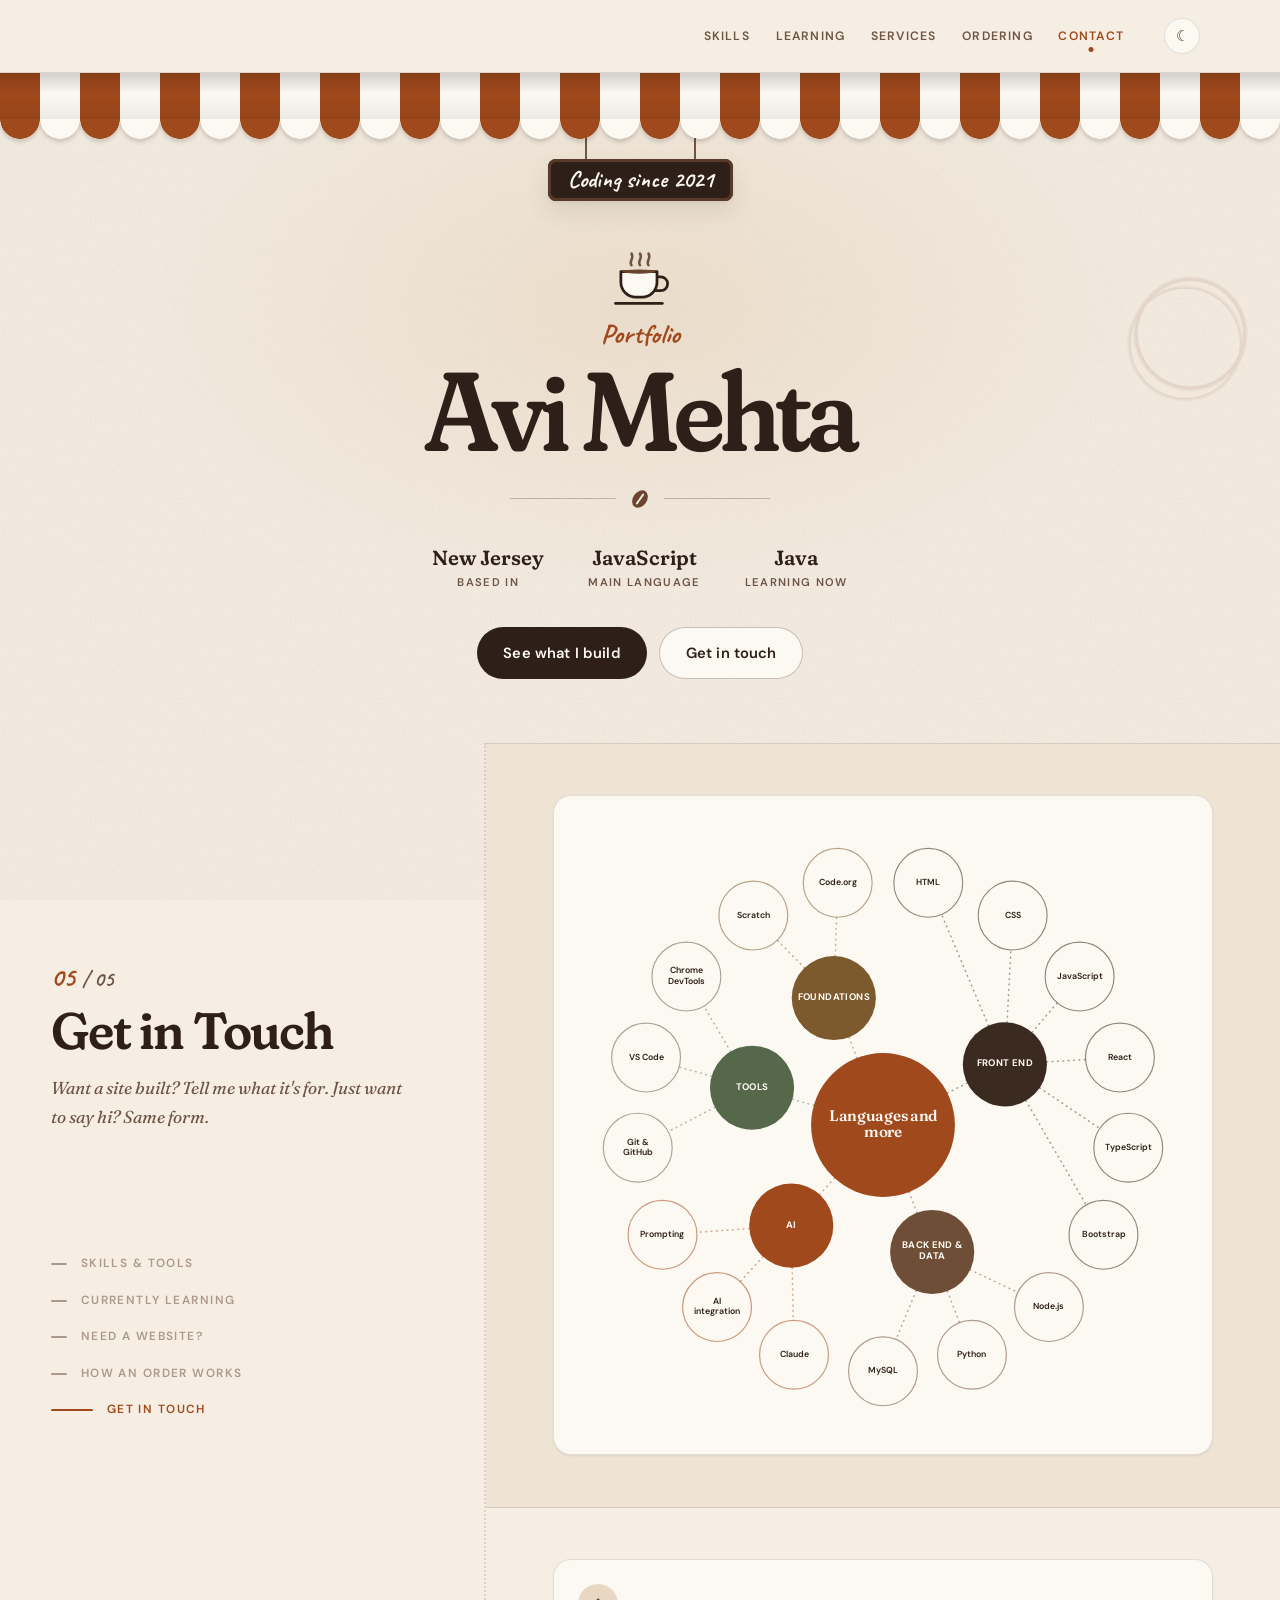
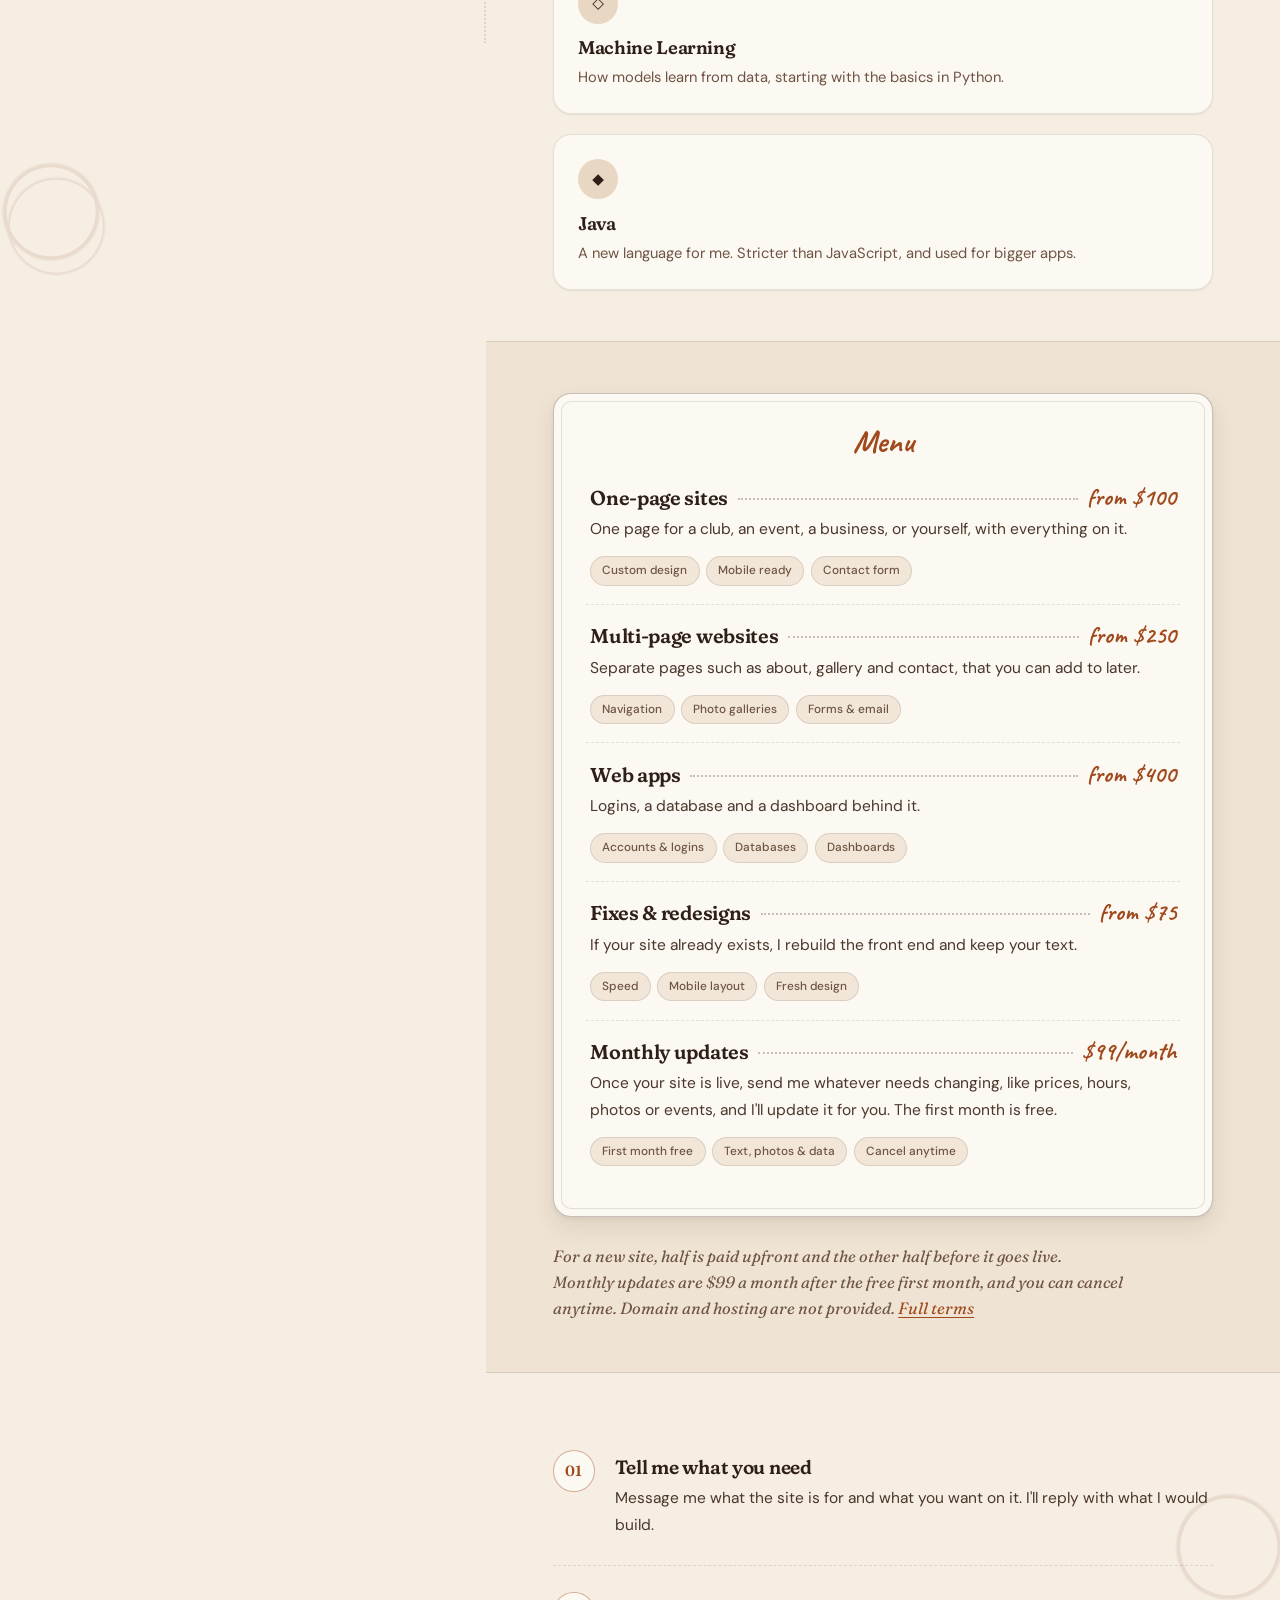
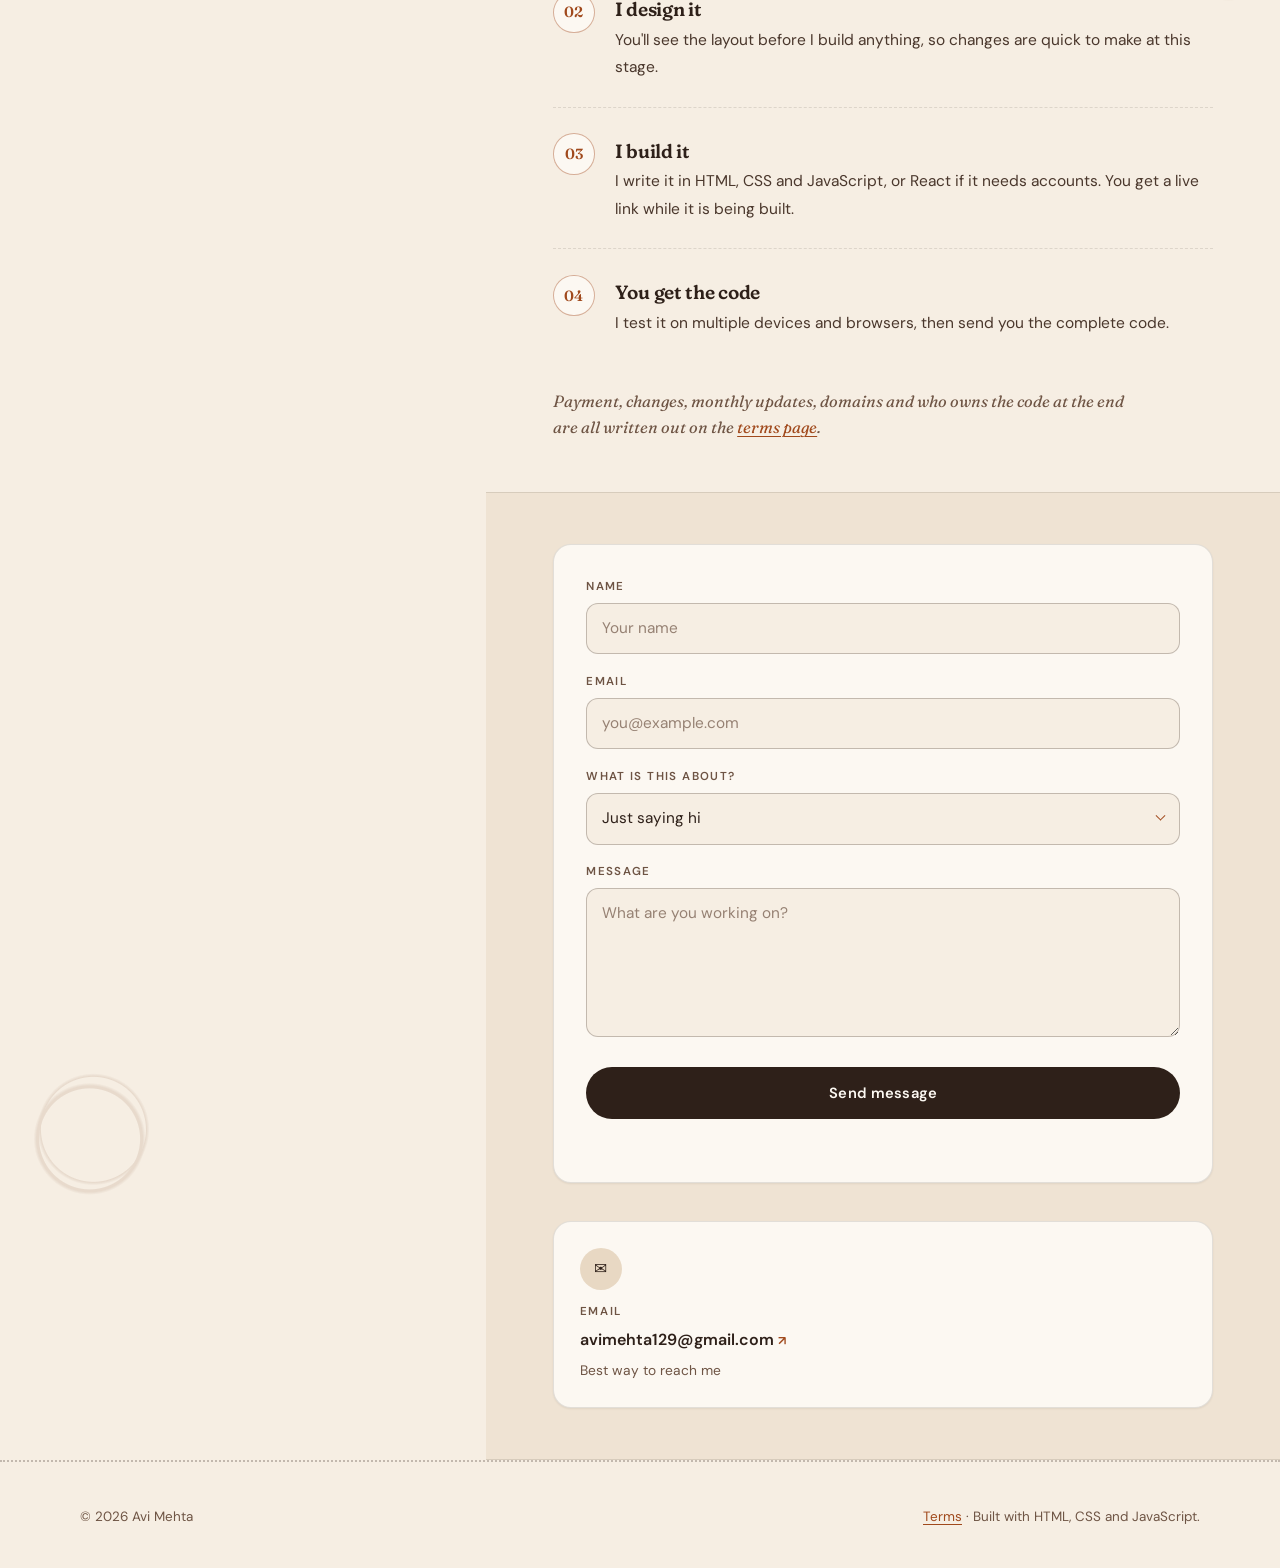
==== commit 4fa60d31: "Remove the About section and add a monthly updates plan Drop the About section, its nav link, data a" ====
--- a/index.html
+++ b/index.html
@@ -20,7 +20,6 @@
   <header class="topbar">
     <div class="wrap topbar-inner">
       <nav class="nav" id="nav" aria-label="Section navigation">
-        <a href="#about">About</a>
         <a href="#skills">Skills</a>
         <a href="#learning">Learning</a>
         <a href="#services">Services</a>
@@ -85,20 +84,10 @@
       </aside>
 
       <div class="split-right">
-    <section class="section" id="about">
+    <section class="section section-alt" id="skills">
       <div class="wrap">
         <header class="section-head">
           <span class="section-num">01</span>
-          <h2 class="section-title">About</h2>
-        </header>
-        <p class="section-lede">Who I am and how I got here.</p>
-        <div class="prose" id="aboutText"></div>
-      </div>
-    </section>
-    <section class="section section-alt" id="skills">
-      <div class="wrap">
-        <header class="section-head">
-          <span class="section-num">02</span>
           <h2 class="section-title">Skills &amp; Tools</h2>
         </header>
         <p class="section-lede">What I know, and what I build with.</p>
@@ -108,7 +97,7 @@
     <section class="section" id="learning">
       <div class="wrap">
         <header class="section-head">
-          <span class="section-num">03</span>
+          <span class="section-num">02</span>
           <h2 class="section-title">Currently Learning</h2>
         </header>
         <p class="section-lede">What I'm working on next.</p>
@@ -118,7 +107,7 @@
     <section class="section section-alt" id="services">
       <div class="wrap">
         <header class="section-head">
-          <span class="section-num">04</span>
+          <span class="section-num">03</span>
           <h2 class="section-title">Need a Website?</h2>
         </header>
         <p class="section-lede" id="servicesLede"></p>
@@ -132,7 +121,7 @@
     <section class="section" id="process">
       <div class="wrap">
         <header class="section-head">
-          <span class="section-num">05</span>
+          <span class="section-num">04</span>
           <h2 class="section-title">How an Order Works</h2>
         </header>
         <p class="section-lede" id="processLede"></p>
@@ -143,7 +132,7 @@
     <section class="section section-alt" id="contact">
       <div class="wrap">
         <header class="section-head">
-          <span class="section-num">06</span>
+          <span class="section-num">05</span>
           <h2 class="section-title">Get in Touch</h2>
         </header>
         <p class="section-lede" id="contactLede"></p>
--- a/styles.css
+++ b/styles.css
@@ -445,15 +445,6 @@
 }
 .section-head + .section-lede { margin-top: -1.5rem; margin-bottom: 2.5rem; }
 
-/* ---------- About ---------- */
-.prose {
-  font-size: 1.04rem;
-  color: var(--text-soft);
-  max-width: 62ch;
-  line-height: 1.75;
-}
-.prose p + p { margin-top: 1.1rem; }
-
 /* ---------- Empty slots ----------
    Cards whose content is still a [placeholder] render as deliberate
    outlines rather than looking like broken content. */
